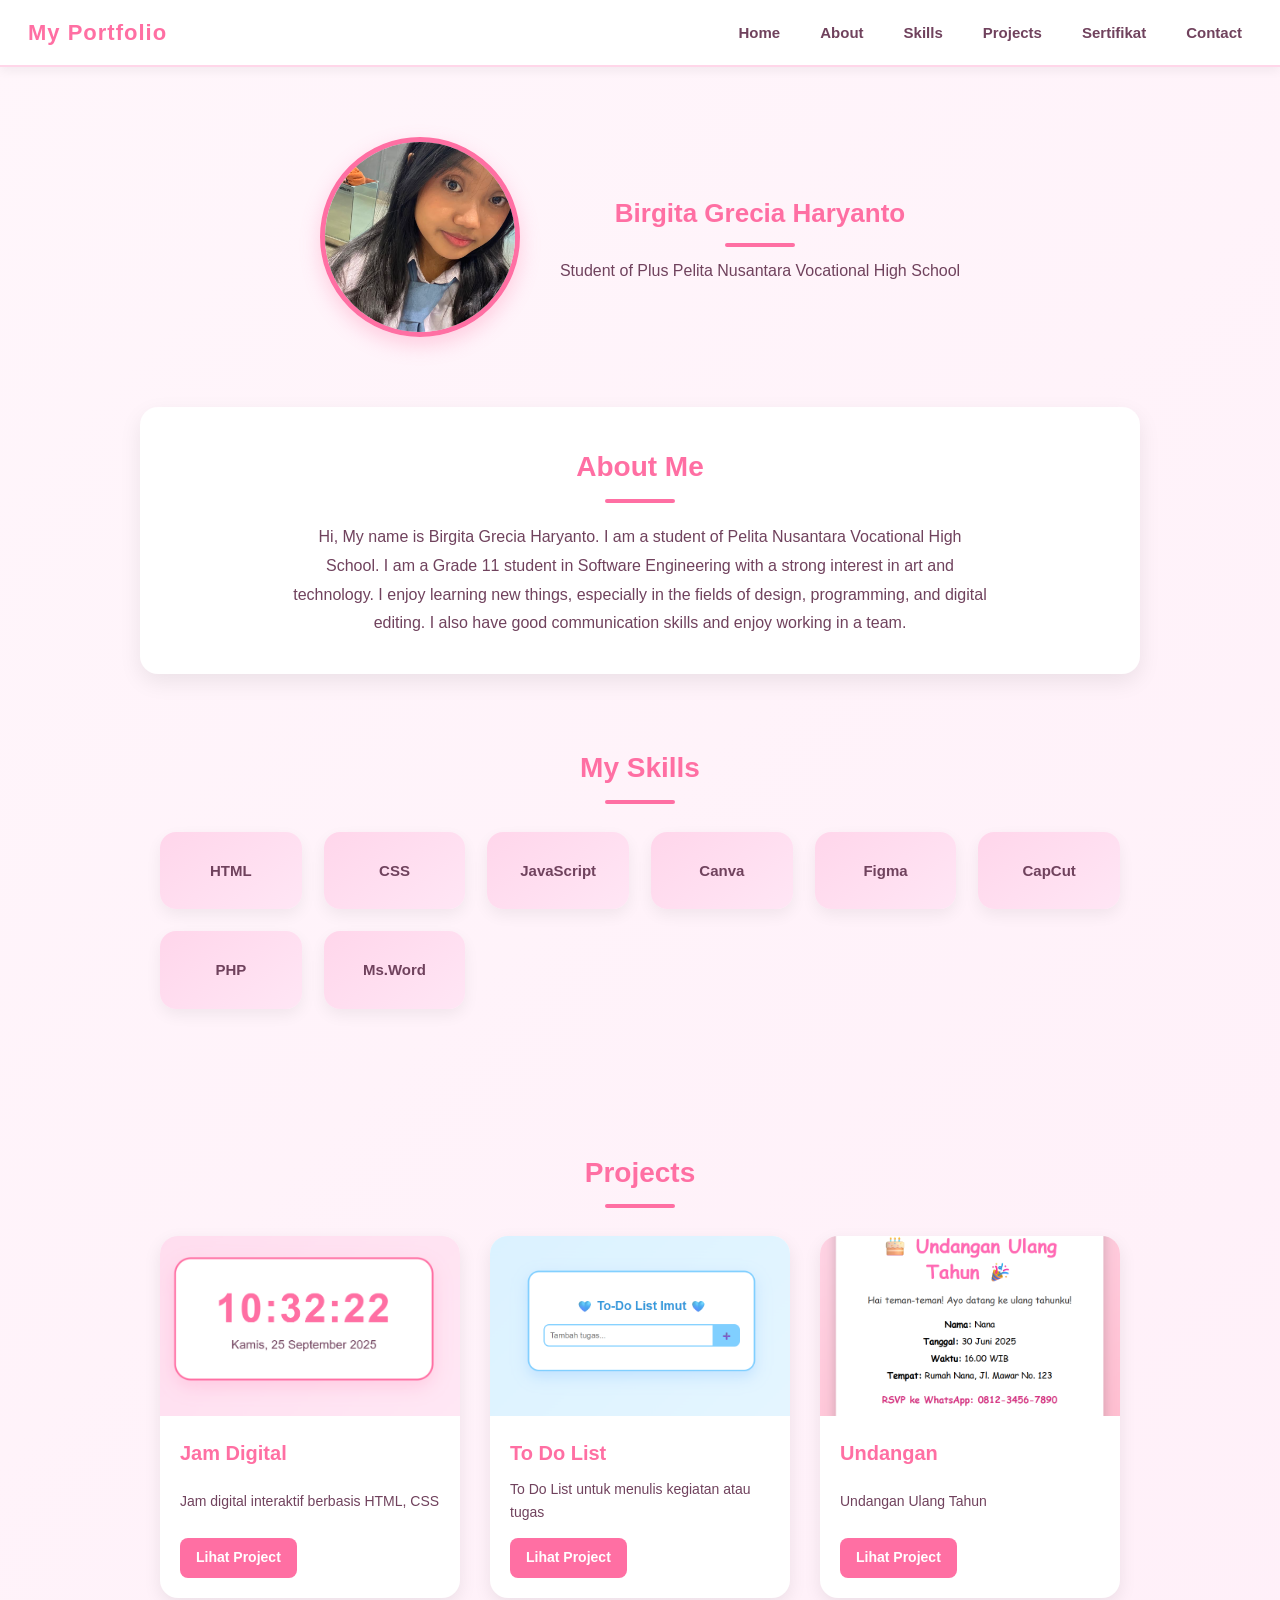
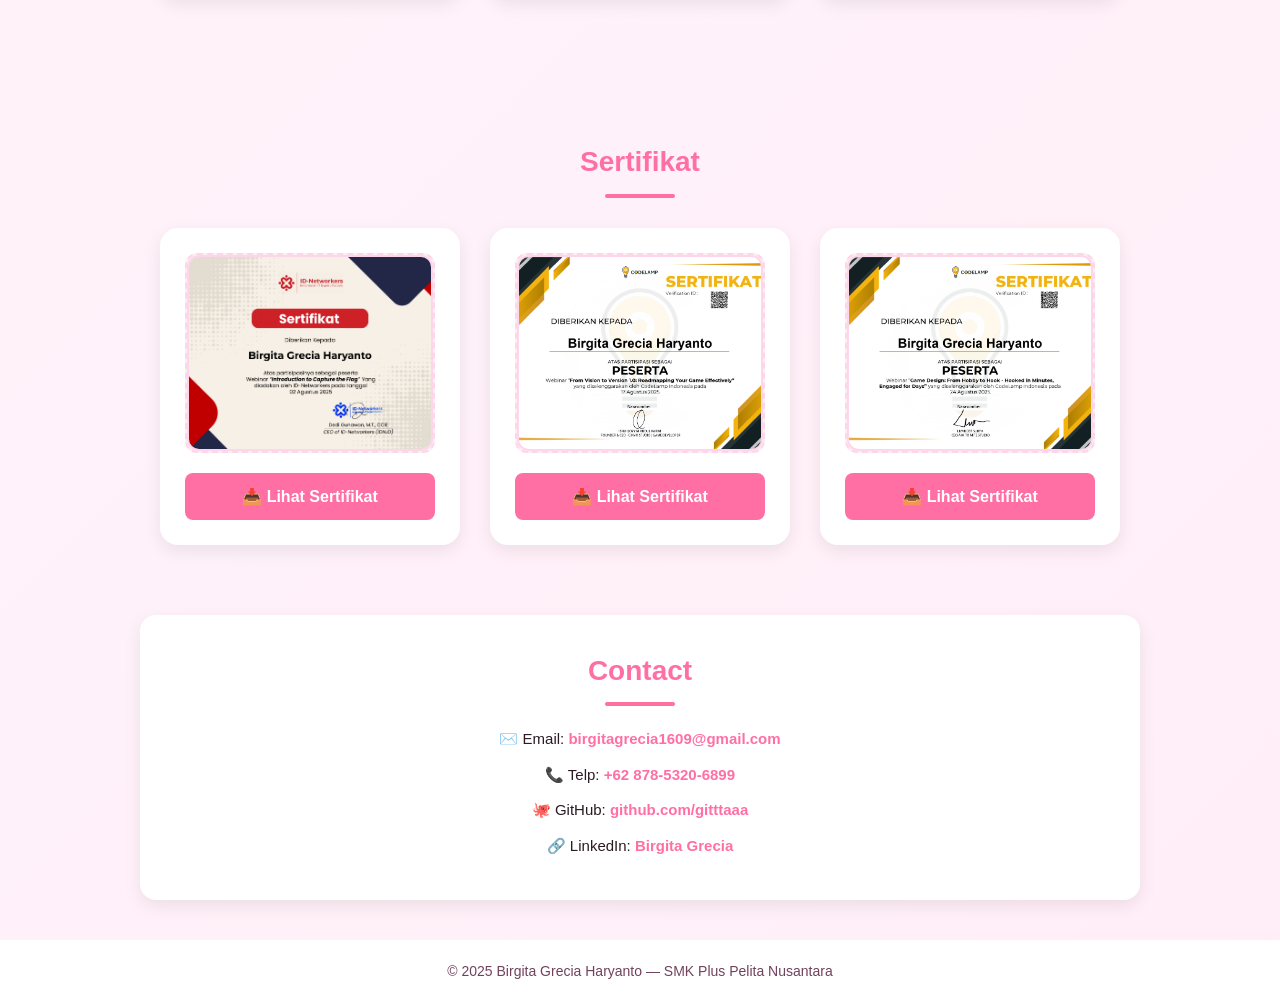
==== index.html @ 34ee0275 "update" ====
<!DOCTYPE html>
<html lang="id">
<head>
  <meta charset="UTF-8">
  <meta name="viewport" content="width=device-width, initial-scale=1.0">
  <title>Portofolio — Birgita Grecia</title>
  <link rel="stylesheet" href="style.css">
  <style>
    /* Tambahan CSS khusus untuk sertifikat - tanpa mengubah warna */
    .sertifikat-list {
      display: grid;
      grid-template-columns: repeat(auto-fit, minmax(280px, 1fr));
      gap: 30px;
      margin-top: 30px;
    }

    .sertifikat-item {
      background: #fff;
      border-radius: 18px;
      padding: 25px;
      box-shadow: 0 6px 18px rgba(0,0,0,0.08);
      transition: all 0.4s ease;
      text-align: center;
      display: flex;
      flex-direction: column;
      align-items: center;
    }

    .sertifikat-item:hover {
      transform: translateY(-8px);
      box-shadow: 0 12px 28px rgba(0,0,0,0.12);
    }

    .sertifikat-preview {
      width: 100%;
      height: 200px;
      background: #f8f0f4;
      border-radius: 12px;
      display: flex;
      flex-direction: column;
      align-items: center;
      justify-content: center;
      border: 2px dashed #ffd6e9;
      margin-bottom: 15px;
      transition: all 0.3s ease;
    }

    .sertifikat-preview:hover {
      border-color: var(--accent);
      background: #fff6fb;
    }

    .sertifikat-preview .icon {
      font-size: 50px;
      margin-bottom: 8px;
    }

    .sertifikat-preview .label {
      font-size: 14px;
      color: var(--muted);
      font-weight: 500;
    }

    .sertifikat-item .pdf-link {
      display: inline-block;
      background: var(--accent);
      color: #fff;
      font-weight: 600;
      padding: 10px 24px;
      border-radius: 8px;
      text-decoration: none;
      transition: all 0.3s ease;
      margin-top: 5px;
      width: 100%;
    }

    .sertifikat-item .pdf-link:hover {
      background: var(--accent-dark);
      transform: scale(1.05);
    }

    .sertifikat-item .sertifikat-title {
      font-size: 14px;
      color: var(--muted);
      margin-top: 12px;
      font-weight: 500;
    }

    /* Jika ingin menampilkan gambar (konversi PDF ke PNG/JPG dulu) */
    .sertifikat-item img {
      width: 100%;
      height: 200px;
      object-fit: cover;
      border-radius: 12px;
      border: 2px solid #ffd6e9;
      transition: all 0.3s ease;
    }

    .sertifikat-item img:hover {
      border-color: var(--accent);
      transform: scale(1.02);
    }

    /* Responsive */
    @media (max-width: 768px) {
      .sertifikat-list {
        grid-template-columns: 1fr;
        max-width: 400px;
        margin: 30px auto 0;
      }
    }
  </style>
</head>
<body>
  <header>
    <h1>My Portfolio</h1>
    <nav>
      <ul>
        <li><a href="#home">Home</a></li>
        <li><a href="#about">About</a></li>
        <li><a href="#skills">Skills</a></li>
        <li><a href="#projects">Projects</a></li>
        <li><a href="#sertifikat">Sertifikat</a></li>
        <li><a href="#contact">Contact</a></li>
      </ul>
    </nav>
  </header>

  <section id="home" class="hero fade-in">
    <div class="hero-container">
      <img src="/library/WhatsApp Image 2026-07-31 at 6.17.36 AM.jpeg" alt="Foto Profil">
      <div class="hero-text">
        <h2>Birgita Grecia Haryanto</h2>
        <p>Student of Plus Pelita Nusantara Vocational High School</p>
      </div>
    </div>
  </section>

  <section id="about" class="about fade-in">
    <h2>About Me</h2>
    <p>Hi, My name is Birgita Grecia Haryanto. I am a student of Pelita Nusantara Vocational High School. I am a Grade 11 student in Software Engineering with a strong interest in art and technology. I enjoy learning new things, especially in the fields of design, programming, and digital editing. I also have good communication skills and enjoy working in a team.</p>
  </section>

  <section id="skills" class="skills fade-in">
    <h2>My Skills</h2>
    <div class="skills-list">
      <div class="skill">HTML</div>
      <div class="skill">CSS</div>
      <div class="skill">JavaScript</div>
      <div class="skill">Canva</div>
      <div class="skill">Figma</div>
      <div class="skill">CapCut</div>
      <div class="skill">PHP</div>
      <div class="skill">Ms.Word</div>
    </div>
  </section>

  <section id="projects" class="projects fade-in">
    <h2>Projects</h2>
    <div class="project-list">
      <div class="project">
        <img src="/library/jam.png" alt="Jam Digital">
        <div class="project-content">
          <h3>Jam Digital</h3>
          <p>Jam digital interaktif berbasis HTML, CSS</p>
          <a href="https://gitttaaa.github.io/jam/" target="_blank">Lihat Project</a>
        </div>
      </div>

      <div class="project">
        <img src="/library/todolist.png" alt="To Do List">
        <div class="project-content">
          <h3>To Do List</h3>
          <p>To Do List untuk menulis kegiatan atau tugas</p>
          <a href="https://gitttaaa.github.io/todoo/" target="_blank">Lihat Project</a>
        </div>
      </div>

      <div class="project">
        <img src="/library/undangan.png" alt="Kartu Undangan">
        <div class="project-content">
          <h3>Undangan</h3>
          <p>Undangan Ulang Tahun</p>
          <a href="https://gitttaaa.github.io/Undangan/" target="_blank">Lihat Project</a>
        </div>
      </div>
    </div>
  </section>

  <!-- BAGIAN SERTIFIKAT YANG SUDAH DIPERBAIKI - TANPA MENGUBAH WARNA -->
  <section id="sertifikat" class="sertifikat fade-in">
    <h2>Sertifikat</h2>
    <div class="sertifikat-list">
      <!-- Sertifikat 1 -->
      <div class="sertifikat-item">
        <div class="sertifikat-preview">
        <img src="/library/Birgita Grecia Haryanto Sertifikat Webinar Introduction to Capture the Flag_page-0001.jpg" alt="Sertifikat 1">
        </div>
        <a href="/library/Birgita Grecia Haryanto Sertifikat Webinar Introduction to Capture the Flag_page-0001.jpg" target="_blank" class="pdf-link">
          📥 Lihat Sertifikat
        </a>
      </div>

      <!-- Sertifikat 2 -->
      <div class="sertifikat-item">
        <div class="sertifikat-preview">
        <img src="/library/From Vision to Version 1.0 Roadmapping Your Game Effectively_page-0001.jpg" alt="Sertifikat 1">
        
        </div>
        <a href="/library/From Vision to Version 1.0 Roadmapping Your Game Effectively.pdf" target="_blank" class="pdf-link">
          📥 Lihat Sertifikat
        </a>
      </div>

      <!-- Sertifikat 3 -->
      <div class="sertifikat-item">
        <div class="sertifikat-preview">
        <img src="/library/Game Design From hobby to hook_page-0001.jpg" alt="Sertifikat 1">
        </div>
        <a href="/library/Game Design From hobby to hook.pdf" target="_blank" class="pdf-link">
          📥 Lihat Sertifikat
        </a>
      </div>
    </div>
  </section>

  <section id="contact" class="contact fade-in">
    <h2>Contact</h2>
    <p>✉️ Email: <a href="mailto:birgitagrecia1609@gmail.com">birgitagrecia1609@gmail.com</a></p>
    <p>📞 Telp: <a href="https://wa.me/6287853206899">+62 878-5320-6899</a></p>
    <p>🐙 GitHub: <a href="https://github.com/gitttaaa" target="_blank">github.com/gitttaaa</a></p>
    <p>🔗 LinkedIn: <a href="https://www.linkedin.com/in/birgita-grecia-h-755148422" target="_blank">Birgita Grecia</a></p>
  </section>

  <footer>
    © 2025 Birgita Grecia Haryanto — SMK Plus Pelita Nusantara
  </footer>

  <script>
    // Animasi fade-in saat scroll
    const faders = document.querySelectorAll('.fade-in');
    const appearOptions = { 
      threshold: 0.2, 
      rootMargin: "0px 0px -50px 0px" 
    };
    
    const appearOnScroll = new IntersectionObserver((entries) => {
      entries.forEach(entry => {
        if (entry.isIntersecting) {
          entry.target.classList.add('show');
          appearOnScroll.unobserve(entry.target);
        }
      });
    }, appearOptions);
    
    faders.forEach(fader => { 
      appearOnScroll.observe(fader); 
    });
  </script>
</body>
</html>
---- style.css ----
:root {
  --bg: linear-gradient(135deg, #fff6fb, #ffeef8);
  --card: #ffffff;
  --accent: #ff6fa3;
  --accent-dark: #d94d82;
  --muted: #70425d;
}

* {
  margin: 0;
  padding: 0;
  box-sizing: border-box;
}

body {
  font-family: "Poppins", Arial, sans-serif;
  background: var(--bg);
  color: #2b1b24;
  line-height: 1.7;
  scroll-behavior: smooth;
}

/* Navbar */
header {
  background: #fff;
  padding: 14px 28px;
  display: flex;
  justify-content: space-between;
  align-items: center;
  position: sticky;
  top: 0;
  z-index: 10;
  box-shadow: 0 4px 10px rgba(0,0,0,0.05);
  border-bottom: 2px solid #ffd6e9;
}

header h1 {
  color: var(--accent);
  font-size: 22px;
  font-weight: 700;
  letter-spacing: 1px;
}

nav ul {
  list-style: none;
  display: flex;
  gap: 20px;
}

nav a {
  text-decoration: none;
  color: var(--muted);
  font-weight: 600;
  font-size: 15px;
  padding: 6px 10px;
  border-radius: 6px;
  transition: 0.3s ease;
}

nav a:hover {
  color: #fff;
  background: var(--accent);
  transform: translateY(-3px);
}

/* Sections */
section {
  padding: 70px 20px;
  max-width: 1000px;
  margin: auto;
}

section h2 {
  font-size: 28px;
  color: var(--accent);
  margin-bottom: 20px;
  text-align: center;
  position: relative;
}

section h2::after {
  content: "";
  display: block;
  width: 70px;
  height: 4px;
  background: var(--accent);
  margin: 8px auto 0;
  border-radius: 2px;
}

/* Hero */
.hero-container {
  display: flex;
  align-items: center;
  justify-content: center;
  gap: 40px;
  text-align: left;
  flex-wrap: wrap;
}

.hero-container img {
  width: 200px;
  height: 200px;
  border-radius: 50%;
  border: 5px solid var(--accent);
  object-fit: cover;
  box-shadow: 0 8px 20px rgba(255,111,163,0.3);
  transition: transform 0.4s ease;
}

.hero-container img:hover {
  transform: scale(1.08) rotate(3deg);
}

.hero-text h2 {
  color: var(--accent);
  margin-bottom: 10px;
  font-size: 26px;
}

.hero-text p {
  color: var(--muted);
  font-size: 16px;
  max-width: 450px;
}

/* About */
.about {
  background: #fff;
  padding: 36px;
  border-radius: 18px;
  box-shadow: 0 8px 22px rgba(0,0,0,0.08);
  text-align: center;
  transition: 0.4s ease;
}

.about:hover {
  transform: translateY(-8px);
  box-shadow: 0 12px 28px rgba(0,0,0,0.12);
}

.about p {
  font-size: 16px;
  color: var(--muted);
  max-width: 700px;
  margin: auto;
  line-height: 1.8;
}

/* Skills */
.skills-list {
  display: grid;
  grid-template-columns: repeat(auto-fit, minmax(140px, 1fr));
  gap: 22px;
  margin-top: 28px;
}

.skill {
  background: linear-gradient(145deg, #ffd6eb, #ffe6f5);
  padding: 26px;
  border-radius: 16px;
  text-align: center;
  font-weight: 600;
  color: var(--muted);
  font-size: 15px;
  box-shadow: 0 6px 16px rgba(0,0,0,0.06);
  transition: all 0.35s ease;
  position: relative;
  overflow: hidden;
}

.skill:hover {
  background: var(--accent);
  color: #fff;
  transform: translateY(-10px) scale(1.05);
  box-shadow: 0 10px 24px rgba(255,111,163,0.25);
}

.project-list {
  display: grid;
  grid-template-columns: repeat(auto-fit, minmax(300px, 1fr));
  gap: 30px;
  margin-top: 28px;
}

.project {
  background: #fff;
  border-radius: 18px;
  overflow: hidden;
  box-shadow: 0 6px 18px rgba(0,0,0,0.08);
  transition: all 0.4s ease;
  display: flex;
  flex-direction: column;
}

.project img {
  width: 100%;
  height: 180px;
  object-fit: cover;
  transition: transform 0.4s ease;
}

.project:hover img {
  transform: scale(1.08);
}

.project-content {
  padding: 20px;
  flex: 1;
  display: flex;
  flex-direction: column;
  justify-content: space-between;
}

.project h3 {
  font-size: 20px;
  color: var(--accent);
  margin-bottom: 8px;
}

.project p {
  font-size: 14px;
  color: var(--muted);
  margin-bottom: 15px;
  line-height: 1.6;
}

.project a {
  display: inline-block;
  align-self: flex-start;
  background: var(--accent);
  color: #fff;
  font-size: 14px;
  font-weight: 600;
  padding: 8px 16px;
  border-radius: 8px;
  text-decoration: none;
  transition: 0.3s ease;
}

.project a:hover {
  background: var(--accent-dark);
  transform: scale(1.05);
}


/* Contact */
.contact {
  background: #fff;
  padding: 32px;
  border-radius: 16px;
  box-shadow: 0 6px 18px rgba(0,0,0,0.08);
  text-align: center;
}

.contact p {
  margin: 10px 0;
  font-size: 15px;
}

.contact a {
  color: var(--accent);
  font-weight: 600;
  text-decoration: none;
}

.contact a:hover {
  text-decoration: underline;
}

/* Footer */
footer {
  text-align: center;
  padding: 20px;
  background: var(--card);
  color: var(--muted);
  margin-top: 40px;
  font-size: 14px;
}

/* Animations */
.fade-in {
  opacity: 0;
  transform: translateY(30px);
  transition: all 0.9s ease-out;
}

.fade-in.show {
  opacity: 1;
  transform: translateY(0);
}
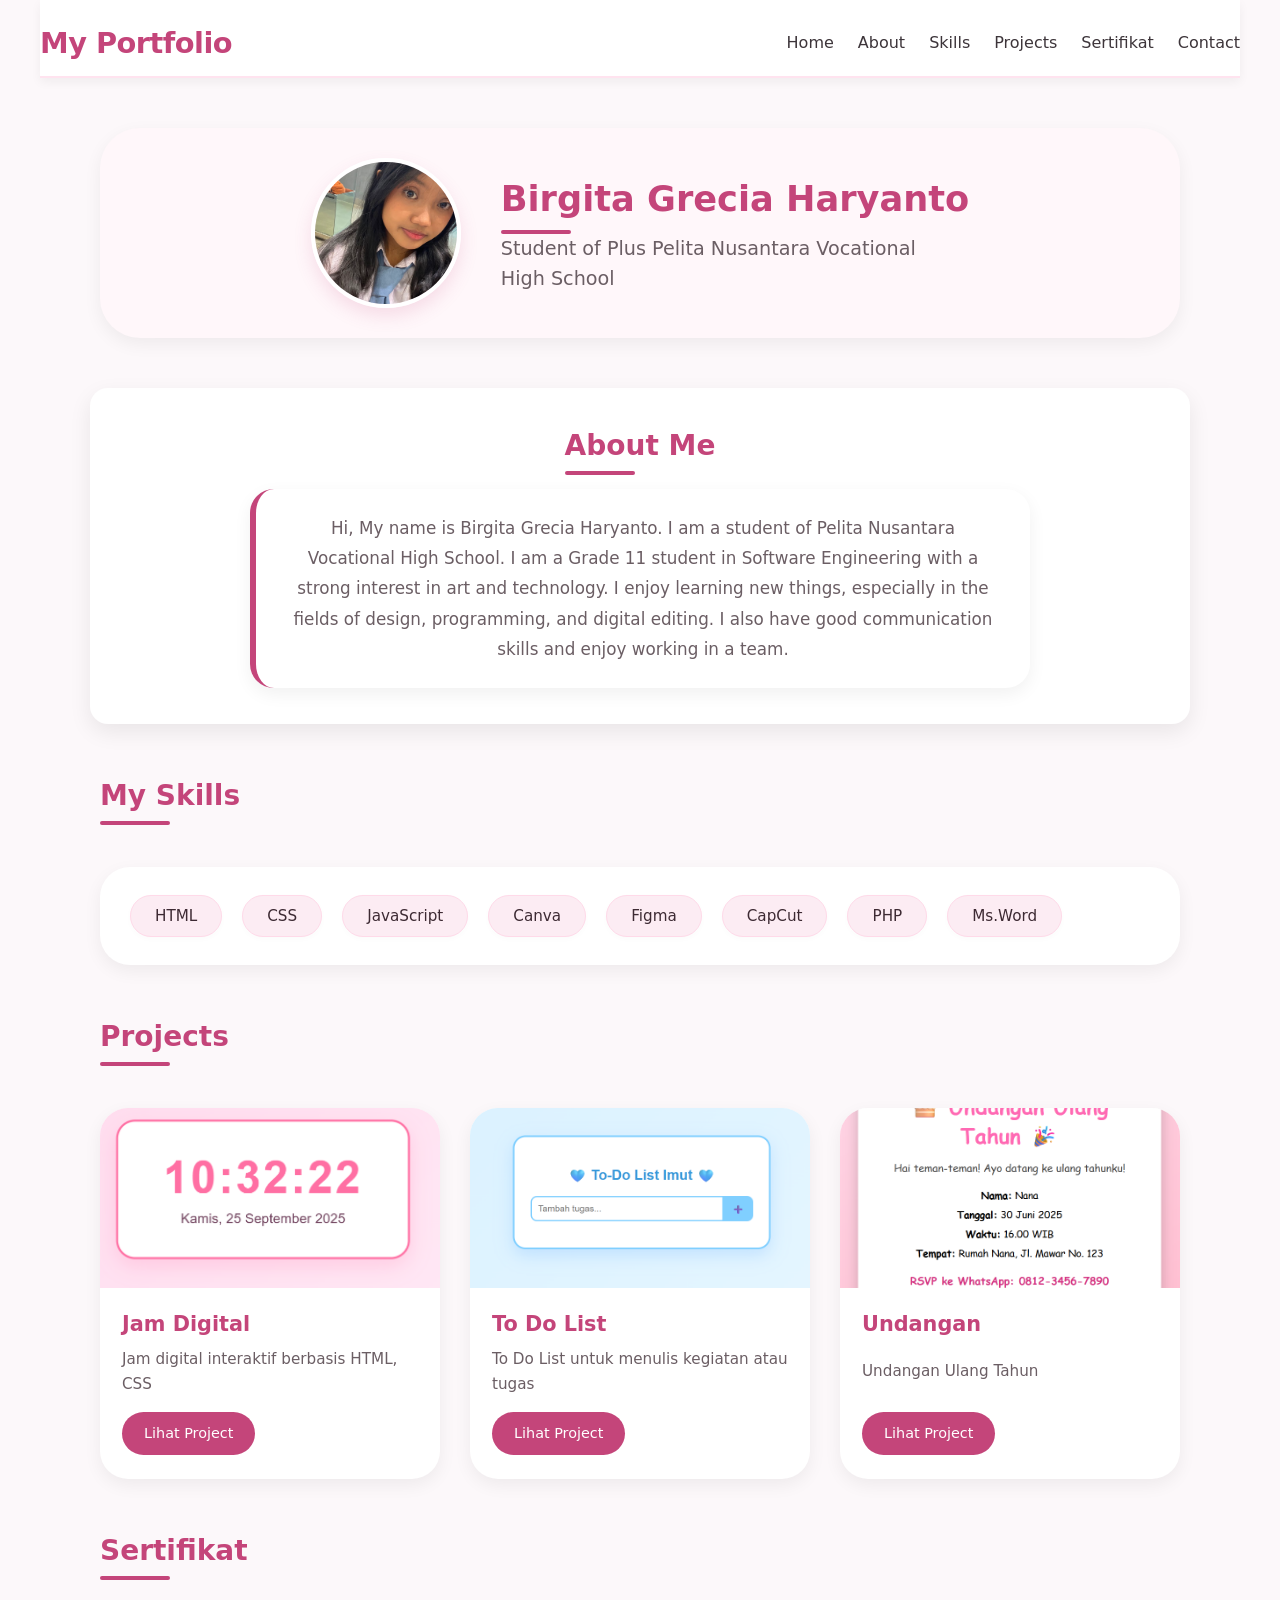
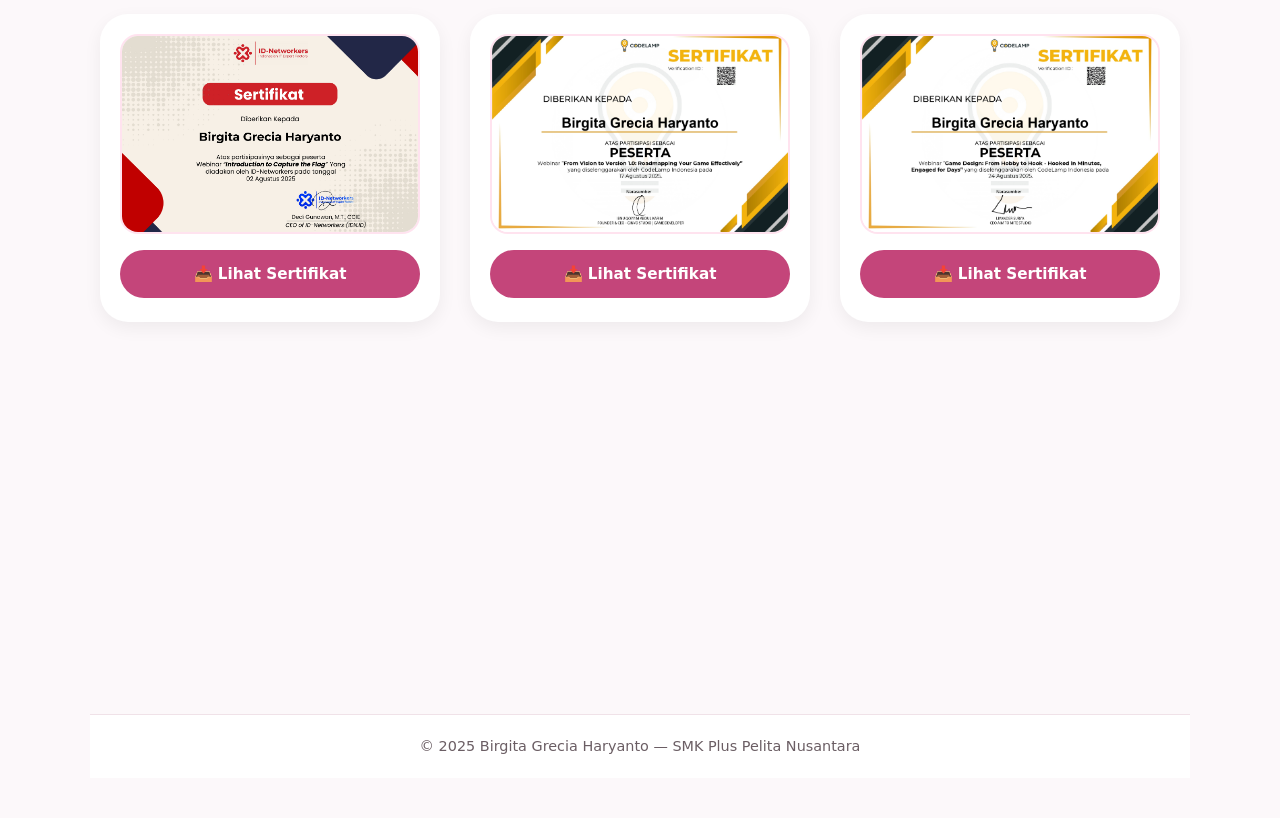
==== commit 65088289: "Update index.html amna gk ya" ====
--- a/index.html
+++ b/index.html
@@ -1,261 +1,604 @@
-<!DOCTYPE html>
-<html lang="id">
-<head>
-  <meta charset="UTF-8">
-  <meta name="viewport" content="width=device-width, initial-scale=1.0">
-  <title>Portofolio — Birgita Grecia</title>
-  <link rel="stylesheet" href="style.css">
-  <style>
-    /* Tambahan CSS khusus untuk sertifikat - tanpa mengubah warna */
-    .sertifikat-list {
-      display: grid;
-      grid-template-columns: repeat(auto-fit, minmax(280px, 1fr));
-      gap: 30px;
-      margin-top: 30px;
-    }
-
-    .sertifikat-item {
-      background: #fff;
-      border-radius: 18px;
-      padding: 25px;
-      box-shadow: 0 6px 18px rgba(0,0,0,0.08);
-      transition: all 0.4s ease;
-      text-align: center;
-      display: flex;
-      flex-direction: column;
-      align-items: center;
-    }
-
-    .sertifikat-item:hover {
-      transform: translateY(-8px);
-      box-shadow: 0 12px 28px rgba(0,0,0,0.12);
-    }
-
-    .sertifikat-preview {
-      width: 100%;
-      height: 200px;
-      background: #f8f0f4;
-      border-radius: 12px;
-      display: flex;
-      flex-direction: column;
-      align-items: center;
-      justify-content: center;
-      border: 2px dashed #ffd6e9;
-      margin-bottom: 15px;
-      transition: all 0.3s ease;
-    }
-
-    .sertifikat-preview:hover {
-      border-color: var(--accent);
-      background: #fff6fb;
-    }
-
-    .sertifikat-preview .icon {
-      font-size: 50px;
-      margin-bottom: 8px;
-    }
-
-    .sertifikat-preview .label {
-      font-size: 14px;
-      color: var(--muted);
-      font-weight: 500;
-    }
-
-    .sertifikat-item .pdf-link {
-      display: inline-block;
-      background: var(--accent);
-      color: #fff;
-      font-weight: 600;
-      padding: 10px 24px;
-      border-radius: 8px;
-      text-decoration: none;
-      transition: all 0.3s ease;
-      margin-top: 5px;
-      width: 100%;
-    }
-
-    .sertifikat-item .pdf-link:hover {
-      background: var(--accent-dark);
-      transform: scale(1.05);
-    }
-
-    .sertifikat-item .sertifikat-title {
-      font-size: 14px;
-      color: var(--muted);
-      margin-top: 12px;
-      font-weight: 500;
-    }
-
-    /* Jika ingin menampilkan gambar (konversi PDF ke PNG/JPG dulu) */
-    .sertifikat-item img {
-      width: 100%;
-      height: 200px;
-      object-fit: cover;
-      border-radius: 12px;
-      border: 2px solid #ffd6e9;
-      transition: all 0.3s ease;
-    }
-
-    .sertifikat-item img:hover {
-      border-color: var(--accent);
-      transform: scale(1.02);
-    }
-
-    /* Responsive */
-    @media (max-width: 768px) {
-      .sertifikat-list {
-        grid-template-columns: 1fr;
-        max-width: 400px;
-        margin: 30px auto 0;
-      }
-    }
-  </style>
-</head>
-<body>
-  <header>
-    <h1>My Portfolio</h1>
-    <nav>
-      <ul>
-        <li><a href="#home">Home</a></li>
-        <li><a href="#about">About</a></li>
-        <li><a href="#skills">Skills</a></li>
-        <li><a href="#projects">Projects</a></li>
-        <li><a href="#sertifikat">Sertifikat</a></li>
-        <li><a href="#contact">Contact</a></li>
-      </ul>
-    </nav>
-  </header>
-
-  <section id="home" class="hero fade-in">
-    <div class="hero-container">
-      <img src="/library/WhatsApp Image 2026-07-31 at 6.17.36 AM.jpeg" alt="Foto Profil">
-      <div class="hero-text">
-        <h2>Birgita Grecia Haryanto</h2>
-        <p>Student of Plus Pelita Nusantara Vocational High School</p>
-      </div>
-    </div>
-  </section>
-
-  <section id="about" class="about fade-in">
-    <h2>About Me</h2>
-    <p>Hi, My name is Birgita Grecia Haryanto. I am a student of Pelita Nusantara Vocational High School. I am a Grade 11 student in Software Engineering with a strong interest in art and technology. I enjoy learning new things, especially in the fields of design, programming, and digital editing. I also have good communication skills and enjoy working in a team.</p>
-  </section>
-
-  <section id="skills" class="skills fade-in">
-    <h2>My Skills</h2>
-    <div class="skills-list">
-      <div class="skill">HTML</div>
-      <div class="skill">CSS</div>
-      <div class="skill">JavaScript</div>
-      <div class="skill">Canva</div>
-      <div class="skill">Figma</div>
-      <div class="skill">CapCut</div>
-      <div class="skill">PHP</div>
-      <div class="skill">Ms.Word</div>
-    </div>
-  </section>
-
-  <section id="projects" class="projects fade-in">
-    <h2>Projects</h2>
-    <div class="project-list">
-      <div class="project">
-        <img src="/library/jam.png" alt="Jam Digital">
-        <div class="project-content">
-          <h3>Jam Digital</h3>
-          <p>Jam digital interaktif berbasis HTML, CSS</p>
-          <a href="https://gitttaaa.github.io/jam/" target="_blank">Lihat Project</a>
-        </div>
-      </div>
-
-      <div class="project">
-        <img src="/library/todolist.png" alt="To Do List">
-        <div class="project-content">
-          <h3>To Do List</h3>
-          <p>To Do List untuk menulis kegiatan atau tugas</p>
-          <a href="https://gitttaaa.github.io/todoo/" target="_blank">Lihat Project</a>
-        </div>
-      </div>
-
-      <div class="project">
-        <img src="/library/undangan.png" alt="Kartu Undangan">
-        <div class="project-content">
-          <h3>Undangan</h3>
-          <p>Undangan Ulang Tahun</p>
-          <a href="https://gitttaaa.github.io/Undangan/" target="_blank">Lihat Project</a>
-        </div>
-      </div>
-    </div>
-  </section>
-
-  <!-- BAGIAN SERTIFIKAT YANG SUDAH DIPERBAIKI - TANPA MENGUBAH WARNA -->
-  <section id="sertifikat" class="sertifikat fade-in">
-    <h2>Sertifikat</h2>
-    <div class="sertifikat-list">
-      <!-- Sertifikat 1 -->
-      <div class="sertifikat-item">
-        <div class="sertifikat-preview">
-        <img src="/library/Birgita Grecia Haryanto Sertifikat Webinar Introduction to Capture the Flag_page-0001.jpg" alt="Sertifikat 1">
-        </div>
-        <a href="/library/Birgita Grecia Haryanto Sertifikat Webinar Introduction to Capture the Flag_page-0001.jpg" target="_blank" class="pdf-link">
-          📥 Lihat Sertifikat
-        </a>
-      </div>
-
-      <!-- Sertifikat 2 -->
-      <div class="sertifikat-item">
-        <div class="sertifikat-preview">
-        <img src="/library/From Vision to Version 1.0 Roadmapping Your Game Effectively_page-0001.jpg" alt="Sertifikat 1">
-        
-        </div>
-        <a href="/library/From Vision to Version 1.0 Roadmapping Your Game Effectively.pdf" target="_blank" class="pdf-link">
-          📥 Lihat Sertifikat
-        </a>
-      </div>
-
-      <!-- Sertifikat 3 -->
-      <div class="sertifikat-item">
-        <div class="sertifikat-preview">
-        <img src="/library/Game Design From hobby to hook_page-0001.jpg" alt="Sertifikat 1">
-        </div>
-        <a href="/library/Game Design From hobby to hook.pdf" target="_blank" class="pdf-link">
-          📥 Lihat Sertifikat
-        </a>
-      </div>
-    </div>
-  </section>
-
-  <section id="contact" class="contact fade-in">
-    <h2>Contact</h2>
-    <p>✉️ Email: <a href="mailto:birgitagrecia1609@gmail.com">birgitagrecia1609@gmail.com</a></p>
-    <p>📞 Telp: <a href="https://wa.me/6287853206899">+62 878-5320-6899</a></p>
-    <p>🐙 GitHub: <a href="https://github.com/gitttaaa" target="_blank">github.com/gitttaaa</a></p>
-    <p>🔗 LinkedIn: <a href="https://www.linkedin.com/in/birgita-grecia-h-755148422" target="_blank">Birgita Grecia</a></p>
-  </section>
-
-  <footer>
-    © 2025 Birgita Grecia Haryanto — SMK Plus Pelita Nusantara
-  </footer>
-
-  <script>
-    // Animasi fade-in saat scroll
-    const faders = document.querySelectorAll('.fade-in');
-    const appearOptions = { 
-      threshold: 0.2, 
-      rootMargin: "0px 0px -50px 0px" 
-    };
-    
-    const appearOnScroll = new IntersectionObserver((entries) => {
-      entries.forEach(entry => {
-        if (entry.isIntersecting) {
-          entry.target.classList.add('show');
-          appearOnScroll.unobserve(entry.target);
-        }
-      });
-    }, appearOptions);
-    
-    faders.forEach(fader => { 
-      appearOnScroll.observe(fader); 
-    });
-  </script>
-</body>
+<!DOCTYPE html>
+<html lang="id">
+<head>
+  <meta charset="UTF-8">
+  <meta name="viewport" content="width=device-width, initial-scale=1.0">
+  <title>Portofolio — Birgita Grecia</title>
+  <link rel="stylesheet" href="style.css">
+  <style>
+    /* reset & base */
+    * {
+      margin: 0;
+      padding: 0;
+      box-sizing: border-box;
+      scroll-behavior: smooth;
+    }
+
+    body {
+      font-family: 'Segoe UI', Roboto, system-ui, -apple-system, sans-serif;
+      background: #fcf8fa;
+      color: #2d2a2c;
+      line-height: 1.6;
+      padding: 0 20px;
+    }
+
+    :root {
+      --accent: #c4457a;
+      --accent-dark: #a83664;
+      --muted: #6b5e64;
+      --bg-soft: #fff7fa;
+      --shadow: 0 6px 18px rgba(0,0,0,0.06);
+    }
+
+    header {
+      max-width: 1200px;
+      margin: 0 auto;
+      padding: 20px 0 10px;
+      display: flex;
+      justify-content: space-between;
+      align-items: center;
+      flex-wrap: wrap;
+      border-bottom: 2px solid #ffe3ef;
+      position: relative;
+    }
+
+    header h1 {
+      font-size: 1.8rem;
+      font-weight: 600;
+      color: var(--accent);
+      letter-spacing: -0.5px;
+    }
+
+    /* ===== HAMBURGER BUTTON ===== */
+    .hamburger {
+      display: none;
+      flex-direction: column;
+      cursor: pointer;
+      gap: 5px;
+      padding: 5px;
+      background: transparent;
+      border: none;
+      z-index: 100;
+    }
+
+    .hamburger span {
+      display: block;
+      width: 28px;
+      height: 3px;
+      background: var(--accent);
+      border-radius: 4px;
+      transition: 0.3s ease;
+    }
+
+    .hamburger.active span:nth-child(1) {
+      transform: rotate(45deg) translate(5px, 6px);
+    }
+
+    .hamburger.active span:nth-child(2) {
+      opacity: 0;
+    }
+
+    .hamburger.active span:nth-child(3) {
+      transform: rotate(-45deg) translate(5px, -6px);
+    }
+
+    nav ul {
+      display: flex;
+      gap: 24px;
+      list-style: none;
+      flex-wrap: wrap;
+    }
+
+    nav a {
+      text-decoration: none;
+      color: #3d353a;
+      font-weight: 500;
+      font-size: 1rem;
+      transition: 0.2s;
+      padding: 4px 0;
+      border-bottom: 2px solid transparent;
+    }
+
+    nav a:hover {
+      color: var(--accent);
+      border-bottom-color: var(--accent);
+    }
+
+    section {
+      max-width: 1100px;
+      margin: 50px auto;
+      padding: 0 10px;
+    }
+
+    h2 {
+      font-size: 2rem;
+      font-weight: 600;
+      margin-bottom: 24px;
+      color: #2d2a2c;
+      position: relative;
+      display: inline-block;
+    }
+
+    h2::after {
+      content: '';
+      position: absolute;
+      left: 0;
+      bottom: -6px;
+      width: 50%;
+      height: 4px;
+      background: var(--accent);
+      border-radius: 4px;
+    }
+
+    /* fade-in */
+    .fade-in {
+      opacity: 0;
+      transform: translateY(18px);
+      transition: opacity 0.8s ease, transform 0.8s ease;
+    }
+
+    .fade-in.show {
+      opacity: 1;
+      transform: translateY(0);
+    }
+
+    /* hero */
+    .hero-container {
+      display: flex;
+      align-items: center;
+      gap: 40px;
+      flex-wrap: wrap;
+      background: var(--bg-soft);
+      padding: 30px 35px;
+      border-radius: 40px;
+      box-shadow: var(--shadow);
+    }
+
+    .hero-container img {
+      width: 150px;
+      height: 150px;
+      border-radius: 50%;
+      object-fit: cover;
+      border: 4px solid white;
+      box-shadow: 0 8px 18px rgba(196, 69, 122, 0.15);
+    }
+
+    .hero-text h2 {
+      font-size: 2.2rem;
+      margin-bottom: 6px;
+    }
+
+    .hero-text p {
+      font-size: 1.2rem;
+      color: var(--muted);
+    }
+
+    /* about */
+    .about p {
+      max-width: 780px;
+      background: white;
+      padding: 24px 30px;
+      border-radius: 24px;
+      box-shadow: var(--shadow);
+      font-size: 1.05rem;
+      border-left: 6px solid var(--accent);
+    }
+
+    /* skills */
+    .skills-list {
+      display: flex;
+      flex-wrap: wrap;
+      gap: 16px 20px;
+      background: white;
+      padding: 28px 30px;
+      border-radius: 30px;
+      box-shadow: var(--shadow);
+    }
+
+    .skill {
+      background: #fcecf3;
+      padding: 8px 24px;
+      border-radius: 40px;
+      font-weight: 500;
+      color: #3d2a33;
+      font-size: 0.95rem;
+      box-shadow: 0 2px 6px rgba(0,0,0,0.02);
+      transition: 0.2s;
+      border: 1px solid #ffdae9;
+    }
+
+    .skill:hover {
+      background: var(--accent);
+      color: white;
+      border-color: var(--accent);
+      transform: scale(1.02);
+    }
+
+    /* projects */
+    .project-list {
+      display: grid;
+      grid-template-columns: repeat(auto-fit, minmax(260px, 1fr));
+      gap: 30px;
+    }
+
+    .project {
+      background: white;
+      border-radius: 28px;
+      overflow: hidden;
+      box-shadow: var(--shadow);
+      transition: 0.35s ease;
+      display: flex;
+      flex-direction: column;
+    }
+
+    .project:hover {
+      transform: translateY(-8px);
+      box-shadow: 0 14px 30px rgba(0,0,0,0.08);
+    }
+
+    .project img {
+      width: 100%;
+      height: 180px;
+      object-fit: cover;
+      background: #f2e6ec;
+    }
+
+    .project-content {
+      padding: 20px 22px 24px;
+    }
+
+    .project-content h3 {
+      font-size: 1.3rem;
+      margin-bottom: 6px;
+    }
+
+    .project-content p {
+      color: var(--muted);
+      font-size: 0.95rem;
+      margin-bottom: 16px;
+    }
+
+    .project-content a {
+      display: inline-block;
+      background: var(--accent);
+      color: white;
+      text-decoration: none;
+      padding: 10px 22px;
+      border-radius: 40px;
+      font-weight: 500;
+      transition: 0.25s;
+      font-size: 0.9rem;
+    }
+
+    .project-content a:hover {
+      background: var(--accent-dark);
+      transform: scale(1.02);
+    }
+
+    /* sertifikat */
+    .sertifikat-list {
+      display: grid;
+      grid-template-columns: repeat(auto-fit, minmax(260px, 1fr));
+      gap: 30px;
+      margin-top: 20px;
+    }
+
+    .sertifikat-item {
+      background: white;
+      border-radius: 28px;
+      padding: 20px 20px 24px;
+      box-shadow: var(--shadow);
+      transition: 0.35s ease;
+      text-align: center;
+      display: flex;
+      flex-direction: column;
+      align-items: center;
+    }
+
+    .sertifikat-item:hover {
+      transform: translateY(-6px);
+      box-shadow: 0 14px 28px rgba(0,0,0,0.08);
+    }
+
+    .sertifikat-item img {
+      width: 100%;
+      height: 200px;
+      object-fit: cover;
+      border-radius: 18px;
+      border: 2px solid #ffe3ef;
+      transition: 0.3s;
+      background: #faf0f4;
+    }
+
+    .sertifikat-item img:hover {
+      border-color: var(--accent);
+      transform: scale(1.02);
+    }
+
+    .sertifikat-item .pdf-link {
+      display: inline-block;
+      background: var(--accent);
+      color: white;
+      font-weight: 600;
+      padding: 12px 18px;
+      border-radius: 40px;
+      text-decoration: none;
+      transition: 0.3s;
+      margin-top: 16px;
+      width: 100%;
+      font-size: 0.95rem;
+    }
+
+    .sertifikat-item .pdf-link:hover {
+      background: var(--accent-dark);
+      transform: scale(1.02);
+    }
+
+    /* contact */
+    .contact {
+      background: var(--bg-soft);
+      padding: 30px 35px;
+      border-radius: 40px;
+      box-shadow: var(--shadow);
+    }
+
+    .contact p {
+      margin: 12px 0;
+      font-size: 1.05rem;
+    }
+
+    .contact a {
+      color: var(--accent);
+      text-decoration: none;
+      font-weight: 500;
+      border-bottom: 1px dotted transparent;
+      transition: 0.2s;
+    }
+
+    .contact a:hover {
+      border-bottom-color: var(--accent);
+    }
+
+    footer {
+      max-width: 1100px;
+      margin: 10px auto 40px;
+      text-align: center;
+      color: var(--muted);
+      border-top: 1px solid #f0e2e8;
+      padding-top: 20px;
+      font-size: 0.9rem;
+    }
+
+    /* ===== RESPONSIVE ===== */
+    @media (max-width: 750px) {
+      .hamburger {
+        display: flex;
+      }
+
+      nav {
+        position: absolute;
+        top: 100%;
+        left: 0;
+        right: 0;
+        background: white;
+        padding: 0 20px;
+        border-radius: 0 0 24px 24px;
+        box-shadow: 0 20px 30px rgba(0,0,0,0.08);
+        max-height: 0;
+        overflow: hidden;
+        transition: max-height 0.4s ease, padding 0.3s ease;
+        z-index: 99;
+      }
+
+      nav.open {
+        max-height: 400px;
+        padding: 20px 20px 30px;
+        border-top: 2px solid #ffe3ef;
+      }
+
+      nav ul {
+        flex-direction: column;
+        gap: 14px;
+        align-items: center;
+      }
+
+      nav a {
+        font-size: 1.1rem;
+        display: block;
+        padding: 6px 0;
+      }
+
+      .hero-container {
+        flex-direction: column;
+        text-align: center;
+        padding: 25px 20px;
+      }
+
+      .hero-text h2 {
+        font-size: 1.8rem;
+      }
+
+      .sertifikat-list {
+        grid-template-columns: 1fr;
+        max-width: 400px;
+        margin-left: auto;
+        margin-right: auto;
+      }
+
+      .project-list {
+        grid-template-columns: 1fr;
+        max-width: 400px;
+        margin-left: auto;
+        margin-right: auto;
+      }
+    }
+
+    @media (max-width: 480px) {
+      body { padding: 0 12px; }
+      section { margin: 30px auto; }
+      header h1 { font-size: 1.4rem; }
+    }
+  </style>
+</head>
+<body>
+  <header>
+    <h1>My Portfolio</h1>
+    
+    <!-- TOMBOL HAMBURGER -->
+    <button class="hamburger" id="hamburger" aria-label="Toggle menu">
+      <span></span>
+      <span></span>
+      <span></span>
+    </button>
+
+    <nav id="navMenu">
+      <ul>
+        <li><a href="#home">Home</a></li>
+        <li><a href="#about">About</a></li>
+        <li><a href="#skills">Skills</a></li>
+        <li><a href="#projects">Projects</a></li>
+        <li><a href="#sertifikat">Sertifikat</a></li>
+        <li><a href="#contact">Contact</a></li>
+      </ul>
+    </nav>
+  </header>
+
+  <section id="home" class="hero fade-in">
+    <div class="hero-container">
+      <img src="/library/WhatsApp Image 2026-07-31 at 6.17.36 AM.jpeg" alt="Foto Profil Birgita Grecia">
+      <div class="hero-text">
+        <h2>Birgita Grecia Haryanto</h2>
+        <p>Student of Plus Pelita Nusantara Vocational High School</p>
+      </div>
+    </div>
+  </section>
+
+  <section id="about" class="about fade-in">
+    <h2>About Me</h2>
+    <p>Hi, My name is Birgita Grecia Haryanto. I am a student of Pelita Nusantara Vocational High School. I am a Grade 11 student in Software Engineering with a strong interest in art and technology. I enjoy learning new things, especially in the fields of design, programming, and digital editing. I also have good communication skills and enjoy working in a team.</p>
+  </section>
+
+  <section id="skills" class="skills fade-in">
+    <h2>My Skills</h2>
+    <div class="skills-list">
+      <div class="skill">HTML</div>
+      <div class="skill">CSS</div>
+      <div class="skill">JavaScript</div>
+      <div class="skill">Canva</div>
+      <div class="skill">Figma</div>
+      <div class="skill">CapCut</div>
+      <div class="skill">PHP</div>
+      <div class="skill">Ms.Word</div>
+    </div>
+  </section>
+
+  <section id="projects" class="projects fade-in">
+    <h2>Projects</h2>
+    <div class="project-list">
+      <div class="project">
+        <img src="/library/jam.png" alt="Jam Digital">
+        <div class="project-content">
+          <h3>Jam Digital</h3>
+          <p>Jam digital interaktif berbasis HTML, CSS</p>
+          <a href="https://gitttaaa.github.io/jam/" target="_blank">Lihat Project</a>
+        </div>
+      </div>
+
+      <div class="project">
+        <img src="/library/todolist.png" alt="To Do List">
+        <div class="project-content">
+          <h3>To Do List</h3>
+          <p>To Do List untuk menulis kegiatan atau tugas</p>
+          <a href="https://gitttaaa.github.io/todoo/" target="_blank">Lihat Project</a>
+        </div>
+      </div>
+
+      <div class="project">
+        <img src="/library/undangan.png" alt="Kartu Undangan">
+        <div class="project-content">
+          <h3>Undangan</h3>
+          <p>Undangan Ulang Tahun</p>
+          <a href="https://gitttaaa.github.io/Undangan/" target="_blank">Lihat Project</a>
+        </div>
+      </div>
+    </div>
+  </section>
+
+  <section id="sertifikat" class="sertifikat fade-in">
+    <h2>Sertifikat</h2>
+    <div class="sertifikat-list">
+      <div class="sertifikat-item">
+        <img src="/library/Birgita Grecia Haryanto Sertifikat Webinar Introduction to Capture the Flag_page-0001.jpg" alt="Sertifikat Webinar Capture the Flag">
+        <a href="/library/Birgita Grecia Haryanto Sertifikat Webinar Introduction to Capture the Flag_page-0001.jpg" target="_blank" class="pdf-link">
+          📥 Lihat Sertifikat
+        </a>
+      </div>
+
+      <div class="sertifikat-item">
+        <img src="/library/From Vision to Version 1.0 Roadmapping Your Game Effectively_page-0001.jpg" alt="Sertifikat Roadmapping Game">
+        <a href="/library/From Vision to Version 1.0 Roadmapping Your Game Effectively.pdf" target="_blank" class="pdf-link">
+          📥 Lihat Sertifikat
+        </a>
+      </div>
+
+      <div class="sertifikat-item">
+        <img src="/library/Game Design From hobby to hook_page-0001.jpg" alt="Sertifikat Game Design">
+        <a href="/library/Game Design From hobby to hook.pdf" target="_blank" class="pdf-link">
+          📥 Lihat Sertifikat
+        </a>
+      </div>
+    </div>
+  </section>
+
+  <section id="contact" class="contact fade-in">
+    <h2>Contact</h2>
+    <p>✉️ Email: <a href="mailto:birgitagrecia1609@gmail.com">birgitagrecia1609@gmail.com</a></p>
+    <p>📞 Telp: <a href="https://wa.me/6287853206899" target="_blank">+62 878-5320-6899</a></p>
+    <p>🐙 GitHub: <a href="https://github.com/gitttaaa" target="_blank">github.com/gitttaaa</a></p>
+    <p>🔗 LinkedIn: <a href="https://www.linkedin.com/in/birgita-grecia-h-755148422" target="_blank">Birgita Grecia</a></p>
+  </section>
+
+  <footer>
+    © 2025 Birgita Grecia Haryanto — SMK Plus Pelita Nusantara
+  </footer>
+
+  <script>
+    // ===== HAMBURGER TOGGLE =====
+    const hamburger = document.getElementById('hamburger');
+    const navMenu = document.getElementById('navMenu');
+
+    hamburger.addEventListener('click', function() {
+      this.classList.toggle('active');
+      navMenu.classList.toggle('open');
+    });
+
+    // Tutup menu saat link diklik (mobile)
+    document.querySelectorAll('nav a').forEach(link => {
+      link.addEventListener('click', () => {
+        hamburger.classList.remove('active');
+        navMenu.classList.remove('open');
+      });
+    });
+
+    // ===== FADE-IN SCROLL =====
+    const faders = document.querySelectorAll('.fade-in');
+    const appearOptions = { 
+      threshold: 0.2, 
+      rootMargin: "0px 0px -30px 0px" 
+    };
+    
+    const appearOnScroll = new IntersectionObserver((entries) => {
+      entries.forEach(entry => {
+        if (entry.isIntersecting) {
+          entry.target.classList.add('show');
+          appearOnScroll.unobserve(entry.target);
+        }
+      });
+    }, appearOptions);
+    
+    faders.forEach(fader => { 
+      appearOnScroll.observe(fader); 
+    });
+  </script>
+</body>
 </html>
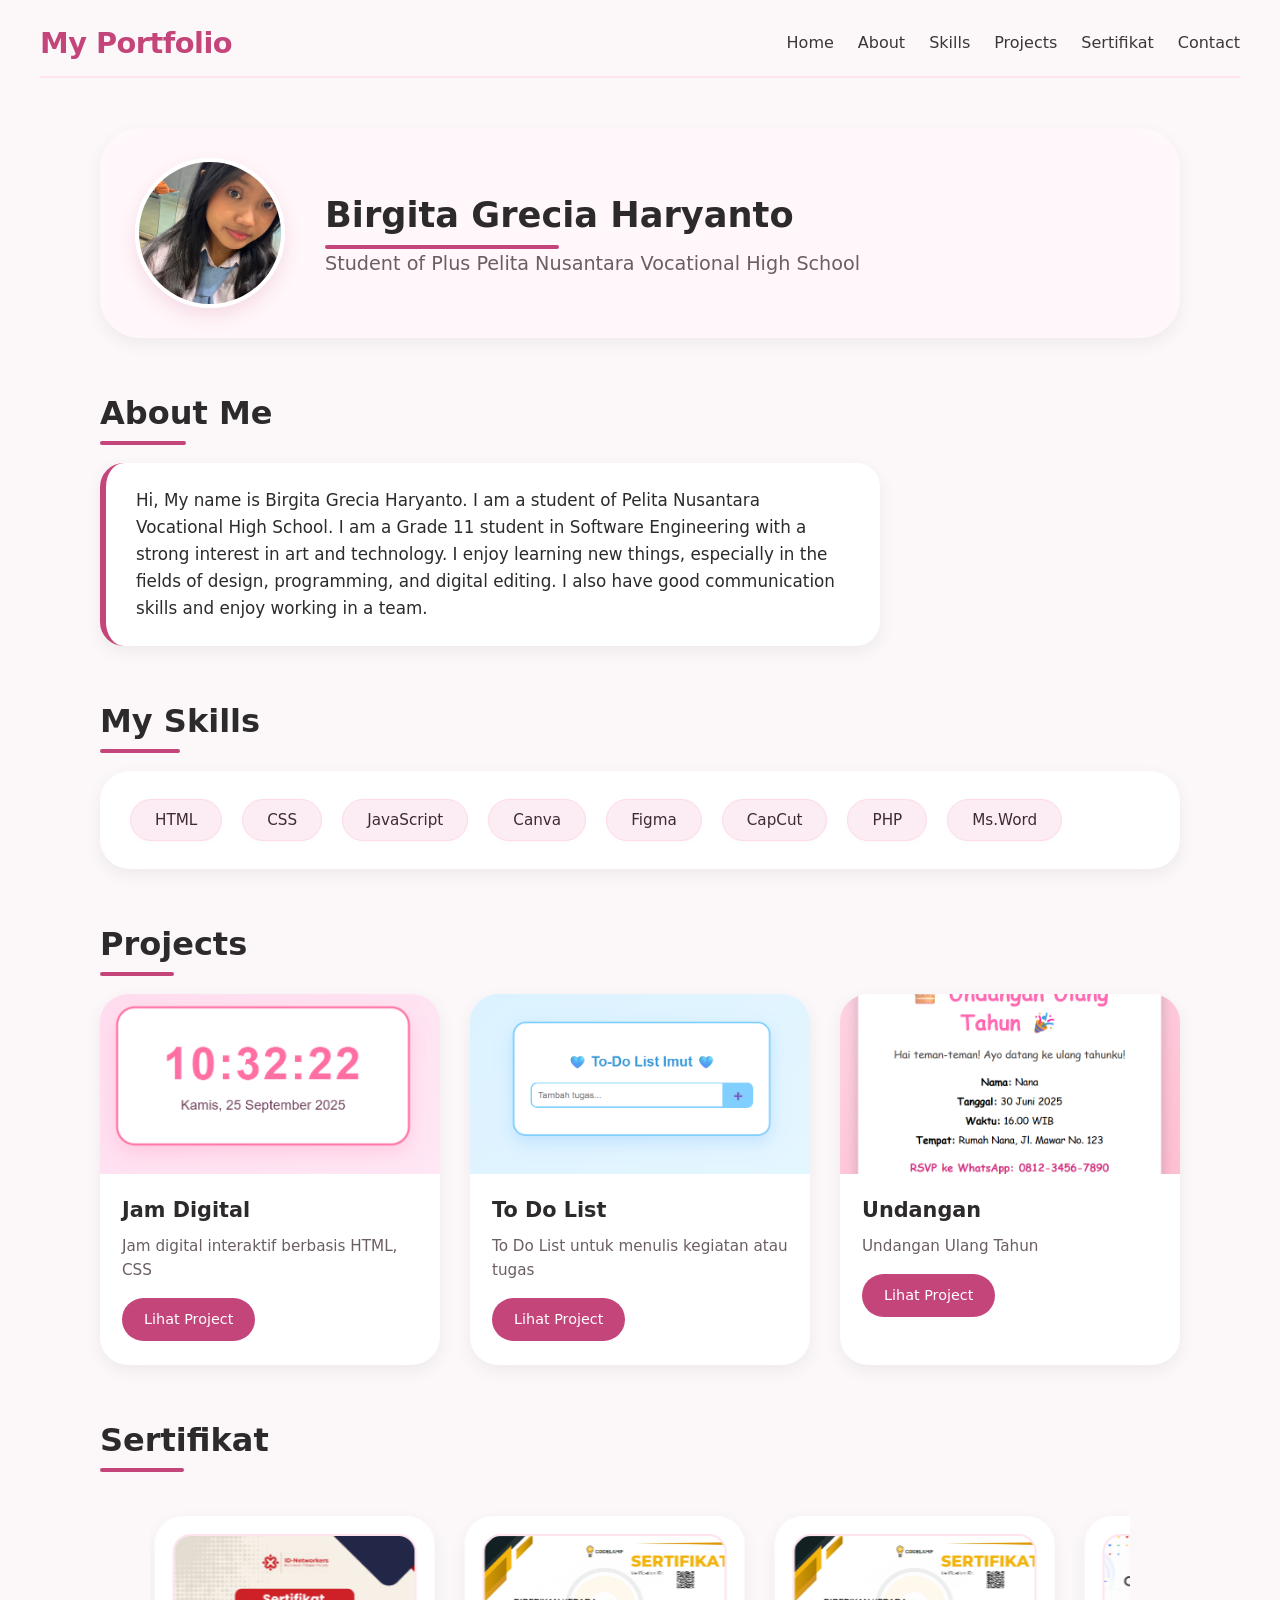
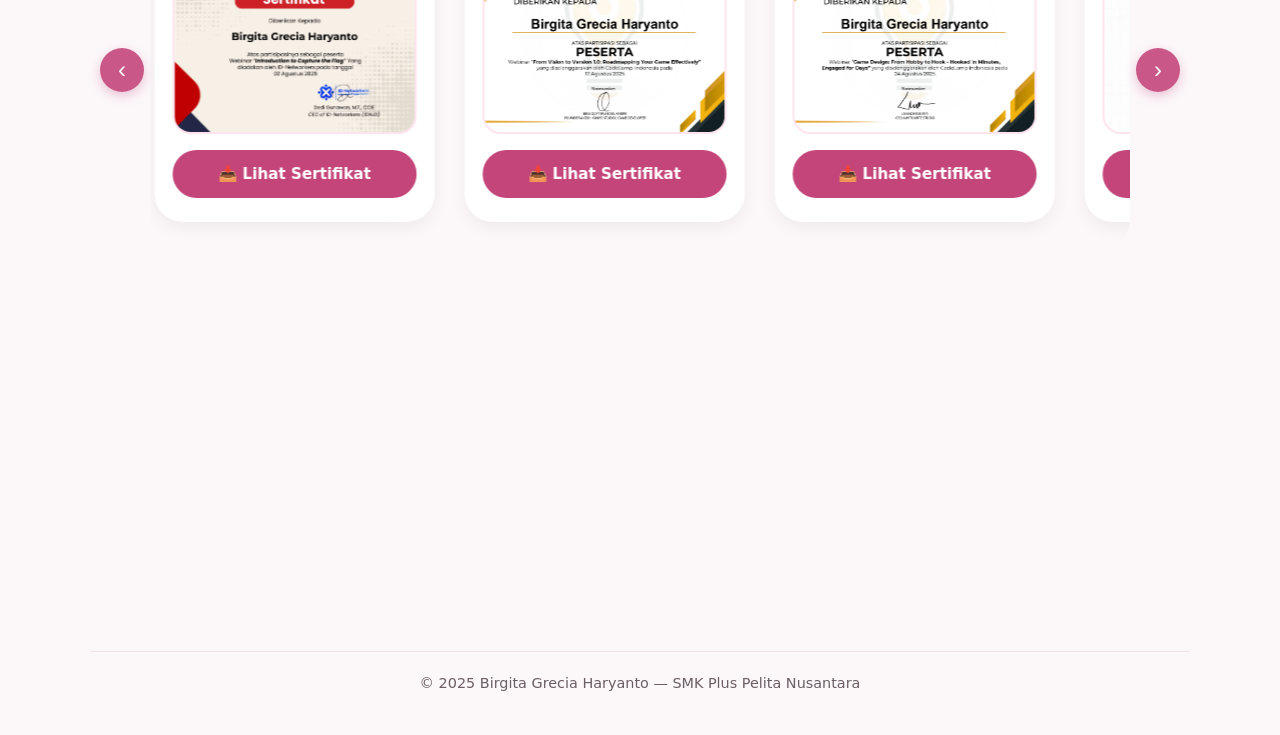
==== commit 6b3a0c04: "nambah sertif" ====
--- a/index.html
+++ b/index.html
@@ -1,604 +1,1042 @@
-<!DOCTYPE html>
-<html lang="id">
-<head>
-  <meta charset="UTF-8">
-  <meta name="viewport" content="width=device-width, initial-scale=1.0">
-  <title>Portofolio — Birgita Grecia</title>
-  <link rel="stylesheet" href="style.css">
-  <style>
-    /* reset & base */
-    * {
-      margin: 0;
-      padding: 0;
-      box-sizing: border-box;
-      scroll-behavior: smooth;
-    }
-
-    body {
-      font-family: 'Segoe UI', Roboto, system-ui, -apple-system, sans-serif;
-      background: #fcf8fa;
-      color: #2d2a2c;
-      line-height: 1.6;
-      padding: 0 20px;
-    }
-
-    :root {
-      --accent: #c4457a;
-      --accent-dark: #a83664;
-      --muted: #6b5e64;
-      --bg-soft: #fff7fa;
-      --shadow: 0 6px 18px rgba(0,0,0,0.06);
-    }
-
-    header {
-      max-width: 1200px;
-      margin: 0 auto;
-      padding: 20px 0 10px;
-      display: flex;
-      justify-content: space-between;
-      align-items: center;
-      flex-wrap: wrap;
-      border-bottom: 2px solid #ffe3ef;
-      position: relative;
-    }
-
-    header h1 {
-      font-size: 1.8rem;
-      font-weight: 600;
-      color: var(--accent);
-      letter-spacing: -0.5px;
-    }
-
-    /* ===== HAMBURGER BUTTON ===== */
-    .hamburger {
-      display: none;
-      flex-direction: column;
-      cursor: pointer;
-      gap: 5px;
-      padding: 5px;
-      background: transparent;
-      border: none;
-      z-index: 100;
-    }
-
-    .hamburger span {
-      display: block;
-      width: 28px;
-      height: 3px;
-      background: var(--accent);
-      border-radius: 4px;
-      transition: 0.3s ease;
-    }
-
-    .hamburger.active span:nth-child(1) {
-      transform: rotate(45deg) translate(5px, 6px);
-    }
-
-    .hamburger.active span:nth-child(2) {
-      opacity: 0;
-    }
-
-    .hamburger.active span:nth-child(3) {
-      transform: rotate(-45deg) translate(5px, -6px);
-    }
-
-    nav ul {
-      display: flex;
-      gap: 24px;
-      list-style: none;
-      flex-wrap: wrap;
-    }
-
-    nav a {
-      text-decoration: none;
-      color: #3d353a;
-      font-weight: 500;
-      font-size: 1rem;
-      transition: 0.2s;
-      padding: 4px 0;
-      border-bottom: 2px solid transparent;
-    }
-
-    nav a:hover {
-      color: var(--accent);
-      border-bottom-color: var(--accent);
-    }
-
-    section {
-      max-width: 1100px;
-      margin: 50px auto;
-      padding: 0 10px;
-    }
-
-    h2 {
-      font-size: 2rem;
-      font-weight: 600;
-      margin-bottom: 24px;
-      color: #2d2a2c;
-      position: relative;
-      display: inline-block;
-    }
-
-    h2::after {
-      content: '';
-      position: absolute;
-      left: 0;
-      bottom: -6px;
-      width: 50%;
-      height: 4px;
-      background: var(--accent);
-      border-radius: 4px;
-    }
-
-    /* fade-in */
-    .fade-in {
-      opacity: 0;
-      transform: translateY(18px);
-      transition: opacity 0.8s ease, transform 0.8s ease;
-    }
-
-    .fade-in.show {
-      opacity: 1;
-      transform: translateY(0);
-    }
-
-    /* hero */
-    .hero-container {
-      display: flex;
-      align-items: center;
-      gap: 40px;
-      flex-wrap: wrap;
-      background: var(--bg-soft);
-      padding: 30px 35px;
-      border-radius: 40px;
-      box-shadow: var(--shadow);
-    }
-
-    .hero-container img {
-      width: 150px;
-      height: 150px;
-      border-radius: 50%;
-      object-fit: cover;
-      border: 4px solid white;
-      box-shadow: 0 8px 18px rgba(196, 69, 122, 0.15);
-    }
-
-    .hero-text h2 {
-      font-size: 2.2rem;
-      margin-bottom: 6px;
-    }
-
-    .hero-text p {
-      font-size: 1.2rem;
-      color: var(--muted);
-    }
-
-    /* about */
-    .about p {
-      max-width: 780px;
-      background: white;
-      padding: 24px 30px;
-      border-radius: 24px;
-      box-shadow: var(--shadow);
-      font-size: 1.05rem;
-      border-left: 6px solid var(--accent);
-    }
-
-    /* skills */
-    .skills-list {
-      display: flex;
-      flex-wrap: wrap;
-      gap: 16px 20px;
-      background: white;
-      padding: 28px 30px;
-      border-radius: 30px;
-      box-shadow: var(--shadow);
-    }
-
-    .skill {
-      background: #fcecf3;
-      padding: 8px 24px;
-      border-radius: 40px;
-      font-weight: 500;
-      color: #3d2a33;
-      font-size: 0.95rem;
-      box-shadow: 0 2px 6px rgba(0,0,0,0.02);
-      transition: 0.2s;
-      border: 1px solid #ffdae9;
-    }
-
-    .skill:hover {
-      background: var(--accent);
-      color: white;
-      border-color: var(--accent);
-      transform: scale(1.02);
-    }
-
-    /* projects */
-    .project-list {
-      display: grid;
-      grid-template-columns: repeat(auto-fit, minmax(260px, 1fr));
-      gap: 30px;
-    }
-
-    .project {
-      background: white;
-      border-radius: 28px;
-      overflow: hidden;
-      box-shadow: var(--shadow);
-      transition: 0.35s ease;
-      display: flex;
-      flex-direction: column;
-    }
-
-    .project:hover {
-      transform: translateY(-8px);
-      box-shadow: 0 14px 30px rgba(0,0,0,0.08);
-    }
-
-    .project img {
-      width: 100%;
-      height: 180px;
-      object-fit: cover;
-      background: #f2e6ec;
-    }
-
-    .project-content {
-      padding: 20px 22px 24px;
-    }
-
-    .project-content h3 {
-      font-size: 1.3rem;
-      margin-bottom: 6px;
-    }
-
-    .project-content p {
-      color: var(--muted);
-      font-size: 0.95rem;
-      margin-bottom: 16px;
-    }
-
-    .project-content a {
-      display: inline-block;
-      background: var(--accent);
-      color: white;
-      text-decoration: none;
-      padding: 10px 22px;
-      border-radius: 40px;
-      font-weight: 500;
-      transition: 0.25s;
-      font-size: 0.9rem;
-    }
-
-    .project-content a:hover {
-      background: var(--accent-dark);
-      transform: scale(1.02);
-    }
-
-    /* sertifikat */
-    .sertifikat-list {
-      display: grid;
-      grid-template-columns: repeat(auto-fit, minmax(260px, 1fr));
-      gap: 30px;
-      margin-top: 20px;
-    }
-
-    .sertifikat-item {
-      background: white;
-      border-radius: 28px;
-      padding: 20px 20px 24px;
-      box-shadow: var(--shadow);
-      transition: 0.35s ease;
-      text-align: center;
-      display: flex;
-      flex-direction: column;
-      align-items: center;
-    }
-
-    .sertifikat-item:hover {
-      transform: translateY(-6px);
-      box-shadow: 0 14px 28px rgba(0,0,0,0.08);
-    }
-
-    .sertifikat-item img {
-      width: 100%;
-      height: 200px;
-      object-fit: cover;
-      border-radius: 18px;
-      border: 2px solid #ffe3ef;
-      transition: 0.3s;
-      background: #faf0f4;
-    }
-
-    .sertifikat-item img:hover {
-      border-color: var(--accent);
-      transform: scale(1.02);
-    }
-
-    .sertifikat-item .pdf-link {
-      display: inline-block;
-      background: var(--accent);
-      color: white;
-      font-weight: 600;
-      padding: 12px 18px;
-      border-radius: 40px;
-      text-decoration: none;
-      transition: 0.3s;
-      margin-top: 16px;
-      width: 100%;
-      font-size: 0.95rem;
-    }
-
-    .sertifikat-item .pdf-link:hover {
-      background: var(--accent-dark);
-      transform: scale(1.02);
-    }
-
-    /* contact */
-    .contact {
-      background: var(--bg-soft);
-      padding: 30px 35px;
-      border-radius: 40px;
-      box-shadow: var(--shadow);
-    }
-
-    .contact p {
-      margin: 12px 0;
-      font-size: 1.05rem;
-    }
-
-    .contact a {
-      color: var(--accent);
-      text-decoration: none;
-      font-weight: 500;
-      border-bottom: 1px dotted transparent;
-      transition: 0.2s;
-    }
-
-    .contact a:hover {
-      border-bottom-color: var(--accent);
-    }
-
-    footer {
-      max-width: 1100px;
-      margin: 10px auto 40px;
-      text-align: center;
-      color: var(--muted);
-      border-top: 1px solid #f0e2e8;
-      padding-top: 20px;
-      font-size: 0.9rem;
-    }
-
-    /* ===== RESPONSIVE ===== */
-    @media (max-width: 750px) {
-      .hamburger {
-        display: flex;
-      }
-
-      nav {
-        position: absolute;
-        top: 100%;
-        left: 0;
-        right: 0;
-        background: white;
-        padding: 0 20px;
-        border-radius: 0 0 24px 24px;
-        box-shadow: 0 20px 30px rgba(0,0,0,0.08);
-        max-height: 0;
-        overflow: hidden;
-        transition: max-height 0.4s ease, padding 0.3s ease;
-        z-index: 99;
-      }
-
-      nav.open {
-        max-height: 400px;
-        padding: 20px 20px 30px;
-        border-top: 2px solid #ffe3ef;
-      }
-
-      nav ul {
-        flex-direction: column;
-        gap: 14px;
-        align-items: center;
-      }
-
-      nav a {
-        font-size: 1.1rem;
-        display: block;
-        padding: 6px 0;
-      }
-
-      .hero-container {
-        flex-direction: column;
-        text-align: center;
-        padding: 25px 20px;
-      }
-
-      .hero-text h2 {
-        font-size: 1.8rem;
-      }
-
-      .sertifikat-list {
-        grid-template-columns: 1fr;
-        max-width: 400px;
-        margin-left: auto;
-        margin-right: auto;
-      }
-
-      .project-list {
-        grid-template-columns: 1fr;
-        max-width: 400px;
-        margin-left: auto;
-        margin-right: auto;
-      }
-    }
-
-    @media (max-width: 480px) {
-      body { padding: 0 12px; }
-      section { margin: 30px auto; }
-      header h1 { font-size: 1.4rem; }
-    }
-  </style>
-</head>
-<body>
-  <header>
-    <h1>My Portfolio</h1>
-    
-    <!-- TOMBOL HAMBURGER -->
-    <button class="hamburger" id="hamburger" aria-label="Toggle menu">
-      <span></span>
-      <span></span>
-      <span></span>
-    </button>
-
-    <nav id="navMenu">
-      <ul>
-        <li><a href="#home">Home</a></li>
-        <li><a href="#about">About</a></li>
-        <li><a href="#skills">Skills</a></li>
-        <li><a href="#projects">Projects</a></li>
-        <li><a href="#sertifikat">Sertifikat</a></li>
-        <li><a href="#contact">Contact</a></li>
-      </ul>
-    </nav>
-  </header>
-
-  <section id="home" class="hero fade-in">
-    <div class="hero-container">
-      <img src="/library/WhatsApp Image 2026-07-31 at 6.17.36 AM.jpeg" alt="Foto Profil Birgita Grecia">
-      <div class="hero-text">
-        <h2>Birgita Grecia Haryanto</h2>
-        <p>Student of Plus Pelita Nusantara Vocational High School</p>
-      </div>
-    </div>
-  </section>
-
-  <section id="about" class="about fade-in">
-    <h2>About Me</h2>
-    <p>Hi, My name is Birgita Grecia Haryanto. I am a student of Pelita Nusantara Vocational High School. I am a Grade 11 student in Software Engineering with a strong interest in art and technology. I enjoy learning new things, especially in the fields of design, programming, and digital editing. I also have good communication skills and enjoy working in a team.</p>
-  </section>
-
-  <section id="skills" class="skills fade-in">
-    <h2>My Skills</h2>
-    <div class="skills-list">
-      <div class="skill">HTML</div>
-      <div class="skill">CSS</div>
-      <div class="skill">JavaScript</div>
-      <div class="skill">Canva</div>
-      <div class="skill">Figma</div>
-      <div class="skill">CapCut</div>
-      <div class="skill">PHP</div>
-      <div class="skill">Ms.Word</div>
-    </div>
-  </section>
-
-  <section id="projects" class="projects fade-in">
-    <h2>Projects</h2>
-    <div class="project-list">
-      <div class="project">
-        <img src="/library/jam.png" alt="Jam Digital">
-        <div class="project-content">
-          <h3>Jam Digital</h3>
-          <p>Jam digital interaktif berbasis HTML, CSS</p>
-          <a href="https://gitttaaa.github.io/jam/" target="_blank">Lihat Project</a>
-        </div>
-      </div>
-
-      <div class="project">
-        <img src="/library/todolist.png" alt="To Do List">
-        <div class="project-content">
-          <h3>To Do List</h3>
-          <p>To Do List untuk menulis kegiatan atau tugas</p>
-          <a href="https://gitttaaa.github.io/todoo/" target="_blank">Lihat Project</a>
-        </div>
-      </div>
-
-      <div class="project">
-        <img src="/library/undangan.png" alt="Kartu Undangan">
-        <div class="project-content">
-          <h3>Undangan</h3>
-          <p>Undangan Ulang Tahun</p>
-          <a href="https://gitttaaa.github.io/Undangan/" target="_blank">Lihat Project</a>
-        </div>
-      </div>
-    </div>
-  </section>
-
-  <section id="sertifikat" class="sertifikat fade-in">
-    <h2>Sertifikat</h2>
-    <div class="sertifikat-list">
-      <div class="sertifikat-item">
-        <img src="/library/Birgita Grecia Haryanto Sertifikat Webinar Introduction to Capture the Flag_page-0001.jpg" alt="Sertifikat Webinar Capture the Flag">
-        <a href="/library/Birgita Grecia Haryanto Sertifikat Webinar Introduction to Capture the Flag_page-0001.jpg" target="_blank" class="pdf-link">
-          📥 Lihat Sertifikat
-        </a>
-      </div>
-
-      <div class="sertifikat-item">
-        <img src="/library/From Vision to Version 1.0 Roadmapping Your Game Effectively_page-0001.jpg" alt="Sertifikat Roadmapping Game">
-        <a href="/library/From Vision to Version 1.0 Roadmapping Your Game Effectively.pdf" target="_blank" class="pdf-link">
-          📥 Lihat Sertifikat
-        </a>
-      </div>
-
-      <div class="sertifikat-item">
-        <img src="/library/Game Design From hobby to hook_page-0001.jpg" alt="Sertifikat Game Design">
-        <a href="/library/Game Design From hobby to hook.pdf" target="_blank" class="pdf-link">
-          📥 Lihat Sertifikat
-        </a>
-      </div>
-    </div>
-  </section>
-
-  <section id="contact" class="contact fade-in">
-    <h2>Contact</h2>
-    <p>✉️ Email: <a href="mailto:birgitagrecia1609@gmail.com">birgitagrecia1609@gmail.com</a></p>
-    <p>📞 Telp: <a href="https://wa.me/6287853206899" target="_blank">+62 878-5320-6899</a></p>
-    <p>🐙 GitHub: <a href="https://github.com/gitttaaa" target="_blank">github.com/gitttaaa</a></p>
-    <p>🔗 LinkedIn: <a href="https://www.linkedin.com/in/birgita-grecia-h-755148422" target="_blank">Birgita Grecia</a></p>
-  </section>
-
-  <footer>
-    © 2025 Birgita Grecia Haryanto — SMK Plus Pelita Nusantara
-  </footer>
-
-  <script>
-    // ===== HAMBURGER TOGGLE =====
-    const hamburger = document.getElementById('hamburger');
-    const navMenu = document.getElementById('navMenu');
-
-    hamburger.addEventListener('click', function() {
-      this.classList.toggle('active');
-      navMenu.classList.toggle('open');
-    });
-
-    // Tutup menu saat link diklik (mobile)
-    document.querySelectorAll('nav a').forEach(link => {
-      link.addEventListener('click', () => {
-        hamburger.classList.remove('active');
-        navMenu.classList.remove('open');
-      });
-    });
-
-    // ===== FADE-IN SCROLL =====
-    const faders = document.querySelectorAll('.fade-in');
-    const appearOptions = { 
-      threshold: 0.2, 
-      rootMargin: "0px 0px -30px 0px" 
-    };
-    
-    const appearOnScroll = new IntersectionObserver((entries) => {
-      entries.forEach(entry => {
-        if (entry.isIntersecting) {
-          entry.target.classList.add('show');
-          appearOnScroll.unobserve(entry.target);
-        }
-      });
-    }, appearOptions);
-    
-    faders.forEach(fader => { 
-      appearOnScroll.observe(fader); 
-    });
-  </script>
-</body>
+<!DOCTYPE html>
+<html lang="id">
+<head>
+  <meta charset="UTF-8">
+  <meta name="viewport" content="width=device-width, initial-scale=1.0">
+  <title>Portofolio — Birgita Grecia</title>
+  <style>
+    /* ===== RESET & BASE ===== */
+    * {
+      margin: 0;
+      padding: 0;
+      box-sizing: border-box;
+      scroll-behavior: smooth;
+    }
+
+    body {
+      font-family: 'Segoe UI', Roboto, system-ui, -apple-system, sans-serif;
+      background: #fcf8fa;
+      color: #2d2a2c;
+      line-height: 1.6;
+      padding: 0 20px;
+    }
+
+    :root {
+      --accent: #c4457a;
+      --accent-dark: #a83664;
+      --muted: #6b5e64;
+      --bg-soft: #fff7fa;
+      --shadow: 0 6px 18px rgba(0,0,0,0.06);
+    }
+
+    header {
+      max-width: 1200px;
+      margin: 0 auto;
+      padding: 20px 0 10px;
+      display: flex;
+      justify-content: space-between;
+      align-items: center;
+      flex-wrap: wrap;
+      border-bottom: 2px solid #ffe3ef;
+      position: relative;
+    }
+
+    header h1 {
+      font-size: 1.8rem;
+      font-weight: 600;
+      color: var(--accent);
+      letter-spacing: -0.5px;
+    }
+
+    /* ===== HAMBURGER BUTTON ===== */
+    .hamburger {
+      display: none;
+      flex-direction: column;
+      cursor: pointer;
+      gap: 5px;
+      padding: 5px;
+      background: transparent;
+      border: none;
+      z-index: 100;
+    }
+
+    .hamburger span {
+      display: block;
+      width: 28px;
+      height: 3px;
+      background: var(--accent);
+      border-radius: 4px;
+      transition: 0.3s ease;
+    }
+
+    .hamburger.active span:nth-child(1) {
+      transform: rotate(45deg) translate(5px, 6px);
+    }
+
+    .hamburger.active span:nth-child(2) {
+      opacity: 0;
+    }
+
+    .hamburger.active span:nth-child(3) {
+      transform: rotate(-45deg) translate(5px, -6px);
+    }
+
+    nav ul {
+      display: flex;
+      gap: 24px;
+      list-style: none;
+      flex-wrap: wrap;
+    }
+
+    nav a {
+      text-decoration: none;
+      color: #3d353a;
+      font-weight: 500;
+      font-size: 1rem;
+      transition: 0.2s;
+      padding: 4px 0;
+      border-bottom: 2px solid transparent;
+    }
+
+    nav a:hover {
+      color: var(--accent);
+      border-bottom-color: var(--accent);
+    }
+
+    section {
+      max-width: 1100px;
+      margin: 50px auto;
+      padding: 0 10px;
+    }
+
+    h2 {
+      font-size: 2rem;
+      font-weight: 600;
+      margin-bottom: 24px;
+      color: #2d2a2c;
+      position: relative;
+      display: inline-block;
+    }
+
+    h2::after {
+      content: '';
+      position: absolute;
+      left: 0;
+      bottom: -6px;
+      width: 50%;
+      height: 4px;
+      background: var(--accent);
+      border-radius: 4px;
+    }
+
+    /* ===== FADE-IN ===== */
+    .fade-in {
+      opacity: 0;
+      transform: translateY(18px);
+      transition: opacity 0.8s ease, transform 0.8s ease;
+    }
+
+    .fade-in.show {
+      opacity: 1;
+      transform: translateY(0);
+    }
+
+    /* ===== HERO ===== */
+    .hero-container {
+      display: flex;
+      align-items: center;
+      gap: 40px;
+      flex-wrap: wrap;
+      background: var(--bg-soft);
+      padding: 30px 35px;
+      border-radius: 40px;
+      box-shadow: var(--shadow);
+    }
+
+    .hero-container img {
+      width: 150px;
+      height: 150px;
+      border-radius: 50%;
+      object-fit: cover;
+      border: 4px solid white;
+      box-shadow: 0 8px 18px rgba(196, 69, 122, 0.15);
+    }
+
+    .hero-text h2 {
+      font-size: 2.2rem;
+      margin-bottom: 6px;
+    }
+
+    .hero-text p {
+      font-size: 1.2rem;
+      color: var(--muted);
+    }
+
+    /* ===== ABOUT ===== */
+    .about p {
+      max-width: 780px;
+      background: white;
+      padding: 24px 30px;
+      border-radius: 24px;
+      box-shadow: var(--shadow);
+      font-size: 1.05rem;
+      border-left: 6px solid var(--accent);
+    }
+
+    /* ===== SKILLS ===== */
+    .skills-list {
+      display: flex;
+      flex-wrap: wrap;
+      gap: 16px 20px;
+      background: white;
+      padding: 28px 30px;
+      border-radius: 30px;
+      box-shadow: var(--shadow);
+    }
+
+    .skill {
+      background: #fcecf3;
+      padding: 8px 24px;
+      border-radius: 40px;
+      font-weight: 500;
+      color: #3d2a33;
+      font-size: 0.95rem;
+      box-shadow: 0 2px 6px rgba(0,0,0,0.02);
+      transition: 0.2s;
+      border: 1px solid #ffdae9;
+    }
+
+    .skill:hover {
+      background: var(--accent);
+      color: white;
+      border-color: var(--accent);
+      transform: scale(1.02);
+    }
+
+    /* ===== PROJECTS ===== */
+    .project-list {
+      display: grid;
+      grid-template-columns: repeat(auto-fit, minmax(260px, 1fr));
+      gap: 30px;
+    }
+
+    .project {
+      background: white;
+      border-radius: 28px;
+      overflow: hidden;
+      box-shadow: var(--shadow);
+      transition: 0.35s ease;
+      display: flex;
+      flex-direction: column;
+    }
+
+    .project:hover {
+      transform: translateY(-8px);
+      box-shadow: 0 14px 30px rgba(0,0,0,0.08);
+    }
+
+    .project img {
+      width: 100%;
+      height: 180px;
+      object-fit: cover;
+      background: #f2e6ec;
+    }
+
+    .project-content {
+      padding: 20px 22px 24px;
+    }
+
+    .project-content h3 {
+      font-size: 1.3rem;
+      margin-bottom: 6px;
+    }
+
+    .project-content p {
+      color: var(--muted);
+      font-size: 0.95rem;
+      margin-bottom: 16px;
+    }
+
+    .project-content a {
+      display: inline-block;
+      background: var(--accent);
+      color: white;
+      text-decoration: none;
+      padding: 10px 22px;
+      border-radius: 40px;
+      font-weight: 500;
+      transition: 0.25s;
+      font-size: 0.9rem;
+    }
+
+    .project-content a:hover {
+      background: var(--accent-dark);
+      transform: scale(1.02);
+    }
+
+    /* ===== CAROUSEL SERTIFIKAT ===== */
+    .carousel-section {
+      position: relative;
+      padding: 0 50px;
+    }
+
+    .carousel-wrapper {
+      overflow: hidden;
+      position: relative;
+      border-radius: 28px;
+      background: transparent;
+      cursor: grab;
+      user-select: none;
+      -webkit-user-select: none;
+      padding: 10px 0;
+    }
+
+    .carousel-wrapper:active {
+      cursor: grabbing;
+    }
+
+    .carousel-container {
+      display: flex;
+      gap: 30px;
+      padding: 16px 10px;
+      transition: none;
+      will-change: transform;
+    }
+
+    .sertifikat-item {
+      flex: 0 0 auto;
+      width: 280px;
+      background: white;
+      border-radius: 28px;
+      padding: 18px 18px 24px;
+      box-shadow: var(--shadow);
+      transition: 0.35s ease;
+      text-align: center;
+      display: flex;
+      flex-direction: column;
+      align-items: center;
+      pointer-events: auto;
+    }
+
+    .sertifikat-item:hover {
+      transform: translateY(-6px);
+      box-shadow: 0 14px 28px rgba(0,0,0,0.12);
+    }
+
+    .sertifikat-item img {
+      width: 100%;
+      height: 200px;
+      object-fit: cover;
+      border-radius: 18px;
+      border: 2px solid #ffe3ef;
+      transition: 0.3s;
+      background: #faf0f4;
+      pointer-events: none;
+    }
+
+    .sertifikat-item img:hover {
+      border-color: var(--accent);
+      transform: scale(1.02);
+    }
+
+    .sertifikat-item .pdf-link {
+      display: inline-block;
+      background: var(--accent);
+      color: white;
+      font-weight: 600;
+      padding: 12px 18px;
+      border-radius: 40px;
+      text-decoration: none;
+      transition: 0.3s;
+      margin-top: 16px;
+      width: 100%;
+      font-size: 0.95rem;
+      pointer-events: auto;
+    }
+
+    .sertifikat-item .pdf-link:hover {
+      background: var(--accent-dark);
+      transform: scale(1.02);
+    }
+
+    /* ===== TOMBOL NAVIGASI ===== */
+    .carousel-btn {
+      position: absolute;
+      top: 50%;
+      transform: translateY(-50%);
+      background: rgba(196, 69, 122, 0.9);
+      color: white;
+      border: none;
+      width: 44px;
+      height: 44px;
+      border-radius: 50%;
+      font-size: 1.5rem;
+      cursor: pointer;
+      transition: 0.3s ease;
+      z-index: 10;
+      display: flex;
+      align-items: center;
+      justify-content: center;
+      box-shadow: 0 4px 12px rgba(196, 69, 122, 0.3);
+    }
+
+    .carousel-btn:hover {
+      background: var(--accent-dark);
+      transform: translateY(-50%) scale(1.1);
+      box-shadow: 0 6px 20px rgba(196, 69, 122, 0.4);
+    }
+
+    .carousel-btn:active {
+      transform: translateY(-50%) scale(0.95);
+    }
+
+    .carousel-btn.prev {
+      left: 0;
+    }
+
+    .carousel-btn.next {
+      right: 0;
+    }
+
+    /* ===== CONTACT ===== */
+    .contact {
+      background: var(--bg-soft);
+      padding: 30px 35px;
+      border-radius: 40px;
+      box-shadow: var(--shadow);
+    }
+
+    .contact p {
+      margin: 12px 0;
+      font-size: 1.05rem;
+    }
+
+    .contact a {
+      color: var(--accent);
+      text-decoration: none;
+      font-weight: 500;
+      border-bottom: 1px dotted transparent;
+      transition: 0.2s;
+    }
+
+    .contact a:hover {
+      border-bottom-color: var(--accent);
+    }
+
+    footer {
+      max-width: 1100px;
+      margin: 10px auto 40px;
+      text-align: center;
+      color: var(--muted);
+      border-top: 1px solid #f0e2e8;
+      padding-top: 20px;
+      font-size: 0.9rem;
+    }
+
+    /* ===== RESPONSIVE ===== */
+    @media (max-width: 750px) {
+      .hamburger {
+        display: flex;
+      }
+
+      nav {
+        position: absolute;
+        top: 100%;
+        left: 0;
+        right: 0;
+        background: white;
+        padding: 0 20px;
+        border-radius: 0 0 24px 24px;
+        box-shadow: 0 20px 30px rgba(0,0,0,0.08);
+        max-height: 0;
+        overflow: hidden;
+        transition: max-height 0.4s ease, padding 0.3s ease;
+        z-index: 99;
+      }
+
+      nav.open {
+        max-height: 400px;
+        padding: 20px 20px 30px;
+        border-top: 2px solid #ffe3ef;
+      }
+
+      nav ul {
+        flex-direction: column;
+        gap: 14px;
+        align-items: center;
+      }
+
+      nav a {
+        font-size: 1.1rem;
+        display: block;
+        padding: 6px 0;
+      }
+
+      .hero-container {
+        flex-direction: column;
+        text-align: center;
+        padding: 25px 20px;
+      }
+
+      .hero-text h2 {
+        font-size: 1.8rem;
+      }
+
+      .project-list {
+        grid-template-columns: 1fr;
+        max-width: 400px;
+        margin-left: auto;
+        margin-right: auto;
+      }
+
+      /* Responsive tombol carousel */
+      .carousel-section {
+        padding: 0 40px;
+      }
+
+      .carousel-btn {
+        width: 36px;
+        height: 36px;
+        font-size: 1.2rem;
+      }
+    }
+
+    @media (max-width: 650px) {
+      .sertifikat-item {
+        width: 220px;
+        padding: 14px 14px 20px;
+      }
+      .sertifikat-item img {
+        height: 150px;
+      }
+
+      .carousel-section {
+        padding: 0 35px;
+      }
+
+      .carousel-btn {
+        width: 32px;
+        height: 32px;
+        font-size: 1rem;
+      }
+    }
+
+    @media (max-width: 480px) {
+      body { padding: 0 12px; }
+      section { margin: 30px auto; }
+      header h1 { font-size: 1.4rem; }
+      
+      .sertifikat-item {
+        width: 180px;
+        padding: 10px 10px 16px;
+      }
+      .sertifikat-item img {
+        height: 120px;
+      }
+      .sertifikat-item .pdf-link {
+        font-size: 0.75rem;
+        padding: 8px 12px;
+      }
+
+      .carousel-section {
+        padding: 0 30px;
+      }
+
+      .carousel-btn {
+        width: 28px;
+        height: 28px;
+        font-size: 0.8rem;
+      }
+    }
+  </style>
+</head>
+<body>
+  <header>
+    <h1>My Portfolio</h1>
+    
+    <button class="hamburger" id="hamburger" aria-label="Toggle menu">
+      <span></span>
+      <span></span>
+      <span></span>
+    </button>
+
+    <nav id="navMenu">
+      <ul>
+        <li><a href="#home">Home</a></li>
+        <li><a href="#about">About</a></li>
+        <li><a href="#skills">Skills</a></li>
+        <li><a href="#projects">Projects</a></li>
+        <li><a href="#sertifikat">Sertifikat</a></li>
+        <li><a href="#contact">Contact</a></li>
+      </ul>
+    </nav>
+  </header>
+
+  <!-- ===== HOME ===== -->
+  <section id="home" class="hero fade-in">
+    <div class="hero-container">
+      <img src="/library/WhatsApp Image 2026-07-31 at 6.17.36 AM.jpeg" alt="Foto Profil Birgita Grecia">
+      <div class="hero-text">
+        <h2>Birgita Grecia Haryanto</h2>
+        <p>Student of Plus Pelita Nusantara Vocational High School</p>
+      </div>
+    </div>
+  </section>
+
+  <!-- ===== ABOUT ===== -->
+  <section id="about" class="about fade-in">
+    <h2>About Me</h2>
+    <p>Hi, My name is Birgita Grecia Haryanto. I am a student of Pelita Nusantara Vocational High School. I am a Grade 11 student in Software Engineering with a strong interest in art and technology. I enjoy learning new things, especially in the fields of design, programming, and digital editing. I also have good communication skills and enjoy working in a team.</p>
+  </section>
+
+  <!-- ===== SKILLS ===== -->
+  <section id="skills" class="skills fade-in">
+    <h2>My Skills</h2>
+    <div class="skills-list">
+      <div class="skill">HTML</div>
+      <div class="skill">CSS</div>
+      <div class="skill">JavaScript</div>
+      <div class="skill">Canva</div>
+      <div class="skill">Figma</div>
+      <div class="skill">CapCut</div>
+      <div class="skill">PHP</div>
+      <div class="skill">Ms.Word</div>
+    </div>
+  </section>
+
+  <!-- ===== PROJECTS ===== -->
+  <section id="projects" class="projects fade-in">
+    <h2>Projects</h2>
+    <div class="project-list">
+      <div class="project">
+        <img src="/library/jam.png" alt="Jam Digital">
+        <div class="project-content">
+          <h3>Jam Digital</h3>
+          <p>Jam digital interaktif berbasis HTML, CSS</p>
+          <a href="https://gitttaaa.github.io/jam/" target="_blank">Lihat Project</a>
+        </div>
+      </div>
+
+      <div class="project">
+        <img src="/library/todolist.png" alt="To Do List">
+        <div class="project-content">
+          <h3>To Do List</h3>
+          <p>To Do List untuk menulis kegiatan atau tugas</p>
+          <a href="https://gitttaaa.github.io/todoo/" target="_blank">Lihat Project</a>
+        </div>
+      </div>
+
+      <div class="project">
+        <img src="/library/undangan.png" alt="Kartu Undangan">
+        <div class="project-content">
+          <h3>Undangan</h3>
+          <p>Undangan Ulang Tahun</p>
+          <a href="https://gitttaaa.github.io/Undangan/" target="_blank">Lihat Project</a>
+        </div>
+      </div>
+    </div>
+  </section>
+
+  <!-- ===== SERTIFIKAT (CAROUSEL) ===== -->
+  <section id="sertifikat" class="sertifikat fade-in">
+    <h2>Sertifikat</h2>
+    
+    <div class="carousel-section">
+      <!-- Tombol Kiri -->
+      <button class="carousel-btn prev" id="prevBtn" aria-label="Previous">‹</button>
+      
+      <div class="carousel-wrapper">
+        <div class="carousel-container" id="carouselContainer">
+          
+          <!-- Sertifikat 1 -->
+          <div class="sertifikat-item">
+            <img src="/library/Birgita Grecia Haryanto Sertifikat Webinar Introduction to Capture the Flag_page-0001.jpg" alt="Sertifikat Webinar Capture the Flag">
+            <a href="/library/Birgita Grecia Haryanto Sertifikat Webinar Introduction to Capture the Flag_page-0001.jpg" target="_blank" class="pdf-link">
+              📥 Lihat Sertifikat
+            </a>
+          </div>
+
+          <!-- Sertifikat 2 -->
+          <div class="sertifikat-item">
+            <img src="/library/From Vision to Version 1.0 Roadmapping Your Game Effectively_page-0001.jpg" alt="Sertifikat Roadmapping Game">
+            <a href="/library/From Vision to Version 1.0 Roadmapping Your Game Effectively_page-0001.jpg" target="_blank" class="pdf-link">
+              📥 Lihat Sertifikat
+            </a>
+          </div>
+
+          <!-- Sertifikat 3 -->
+          <div class="sertifikat-item">
+            <img src="/library/Game Design From hobby to hook_page-0001.jpg" alt="Sertifikat Game Design">
+            <a href="/library/Game Design From hobby to hook_page-0001.jpg" target="_blank" class="pdf-link">
+              📥 Lihat Sertifikat
+            </a>
+          </div>
+
+          <!-- ===== TAMBAHAN 4 SLOT BARU ===== -->
+          <!-- Sertifikat 4 -->
+          <div class="sertifikat-item">
+            <img src="/library/google cloud.png" alt="Sertifikat 4">
+            <a href="/library/google cloud.png" target="_blank" class="pdf-link">
+              📥 Lihat Sertifikat
+            </a>
+          </div>
+
+          <!-- Sertifikat 5 -->
+          <div class="sertifikat-item">
+            <img src="/library/Cara mengendalikan Diri saat Grogi, Gemetar, atau Lupa materi.jpeg" alt="Sertifikat 5">
+            <a href="/library/Cara mengendalikan Diri saat Grogi, Gemetar, atau Lupa materi.jpeg" target="_blank" class="pdf-link">
+              📥 Lihat Sertifikat
+            </a>
+          </div>
+
+          <!-- Sertifikat 6 -->
+          <div class="sertifikat-item">
+            <img src="/library/Content Mastery.jpeg" alt="Sertifikat 6">
+            <a href="/library/Content Mastery.jpeg" target="_blank" class="pdf-link">
+              📥 Lihat Sertifikat
+            </a>
+          </div>
+
+          <!-- Sertifikat 7 -->
+          <div class="sertifikat-item">
+            <img src="/library/Strategi pengembang.jpg" alt="Sertifikat 7">
+            <a href="/library/Strategi pengembang.jpg" target="_blank" class="pdf-link">
+              📥 Lihat Sertifikat
+            </a>
+          </div>
+
+          <!-- DUPLIKAT UNTUK LOOPING -->
+          <div class="sertifikat-item">
+            <img src="/library/Birgita Grecia Haryanto Sertifikat Webinar Introduction to Capture the Flag_page-0001.jpg" alt="Sertifikat Webinar Capture the Flag">
+            <a href="/library/Birgita Grecia Haryanto Sertifikat Webinar Introduction to Capture the Flag_page-0001.jpg" target="_blank" class="pdf-link">
+              📥 Lihat Sertifikat
+            </a>
+          </div>
+
+          <div class="sertifikat-item">
+            <img src="/library/From Vision to Version 1.0 Roadmapping Your Game Effectively_page-0001.jpg" alt="Sertifikat Roadmapping Game">
+            <a href="/library/From Vision to Version 1.0 Roadmapping Your Game Effectively.pdf" target="_blank" class="pdf-link">
+              📥 Lihat Sertifikat
+            </a>
+          </div>
+
+          <div class="sertifikat-item">
+            <img src="/library/Game Design From hobby to hook_page-0001.jpg" alt="Sertifikat Game Design">
+            <a href="/library/Game Design From hobby to hook.pdf" target="_blank" class="pdf-link">
+              📥 Lihat Sertifikat
+            </a>
+          </div>
+
+          <div class="sertifikat-item">
+            <img src="/library/sertifikat4.jpg" alt="Sertifikat 4">
+            <a href="/library/sertifikat4.pdf" target="_blank" class="pdf-link">
+              📥 Lihat Sertifikat
+            </a>
+          </div>
+
+          <div class="sertifikat-item">
+            <img src="/library/sertifikat5.jpg" alt="Sertifikat 5">
+            <a href="/library/sertifikat5.pdf" target="_blank" class="pdf-link">
+              📥 Lihat Sertifikat
+            </a>
+          </div>
+
+          <div class="sertifikat-item">
+            <img src="/library/sertifikat6.jpg" alt="Sertifikat 6">
+            <a href="/library/sertifikat6.pdf" target="_blank" class="pdf-link">
+              📥 Lihat Sertifikat
+            </a>
+          </div>
+
+          <div class="sertifikat-item">
+            <img src="/library/sertifikat7.jpg" alt="Sertifikat 7">
+            <a href="/library/sertifikat7.pdf" target="_blank" class="pdf-link">
+              📥 Lihat Sertifikat
+            </a>
+          </div>
+
+        </div>
+      </div>
+
+      <!-- Tombol Kanan -->
+      <button class="carousel-btn next" id="nextBtn" aria-label="Next">›</button>
+    </div>
+  </section>
+
+  <!-- ===== CONTACT ===== -->
+  <section id="contact" class="contact fade-in">
+    <h2>Contact</h2>
+    <p>✉️ Email: <a href="mailto:birgitagrecia1609@gmail.com">birgitagrecia1609@gmail.com</a></p>
+    <p>📞 Telp: <a href="https://wa.me/6287853206899" target="_blank">+62 878-5320-6899</a></p>
+    <p>🐙 GitHub: <a href="https://github.com/gitttaaa" target="_blank">github.com/gitttaaa</a></p>
+    <p>🔗 LinkedIn: <a href="https://www.linkedin.com/in/birgita-grecia-h-755148422" target="_blank">Birgita Grecia</a></p>
+  </section>
+
+  <footer>
+    © 2025 Birgita Grecia Haryanto — SMK Plus Pelita Nusantara
+  </footer>
+
+  <script>
+    // ===== CAROUSEL SERTIFIKAT DENGAN TOMBOL =====
+    const carousel = document.getElementById('carouselContainer');
+    const prevBtn = document.getElementById('prevBtn');
+    const nextBtn = document.getElementById('nextBtn');
+    
+    let isDragging = false;
+    let startX = 0;
+    let currentTranslateX = 0;
+    let prevTranslateX = 0;
+    let autoSlideInterval = null;
+    const slideSpeed = 0.6;
+    const pauseOnHover = true;
+    
+    const totalItems = carousel.querySelectorAll('.sertifikat-item').length;
+    const originalItems = totalItems / 2;
+    let itemWidth = 0;
+    let containerWidth = 0;
+
+    // Update ukuran
+    function updateSizes() {
+      const items = carousel.querySelectorAll('.sertifikat-item');
+      if (items.length === 0) return;
+      itemWidth = items[0].offsetWidth + 30;
+      containerWidth = carousel.parentElement.clientWidth;
+    }
+
+    // Auto-slide
+    function startAutoSlide() {
+      if (autoSlideInterval) return;
+      autoSlideInterval = setInterval(() => {
+        if (!isDragging) {
+          currentTranslateX -= slideSpeed;
+          const maxScroll = (itemWidth * originalItems) - containerWidth;
+          if (Math.abs(currentTranslateX) >= maxScroll + itemWidth) {
+            carousel.style.transition = 'none';
+            currentTranslateX = 0;
+            setTranslateX(currentTranslateX);
+            void carousel.offsetHeight;
+            carousel.style.transition = 'transform 0.5s cubic-bezier(0.25, 0.46, 0.45, 0.94)';
+          } else {
+            setTranslateX(currentTranslateX);
+          }
+        }
+      }, 16);
+    }
+
+    function stopAutoSlide() {
+      clearInterval(autoSlideInterval);
+      autoSlideInterval = null;
+    }
+
+    function setTranslateX(value) {
+      carousel.style.transform = `translateX(${value}px)`;
+      prevTranslateX = value;
+    }
+
+    // Pindah ke slide tertentu
+    function goToSlide(index) {
+      stopAutoSlide();
+      const targetPos = -(index * itemWidth);
+      const maxScroll = (itemWidth * originalItems) - containerWidth;
+      let newPos = Math.max(Math.min(targetPos, 0), -maxScroll);
+      
+      carousel.style.transition = 'transform 0.5s cubic-bezier(0.25, 0.46, 0.45, 0.94)';
+      currentTranslateX = newPos;
+      setTranslateX(newPos);
+      
+      // Jika di ujung, reset ke awal
+      if (Math.abs(newPos) >= maxScroll) {
+        setTimeout(() => {
+          carousel.style.transition = 'none';
+          currentTranslateX = 0;
+          setTranslateX(0);
+          void carousel.offsetHeight;
+          carousel.style.transition = 'transform 0.5s cubic-bezier(0.25, 0.46, 0.45, 0.94)';
+        }, 500);
+      }
+      
+      setTimeout(() => {
+        if (!isDragging) startAutoSlide();
+      }, 3000);
+    }
+
+    // Navigasi dengan tombol
+    function nextSlide() {
+      updateSizes();
+      const currentPos = Math.abs(prevTranslateX);
+      const currentIndex = Math.round(currentPos / itemWidth);
+      const nextIndex = currentIndex + 1;
+      
+      if (nextIndex >= originalItems) {
+        // Reset ke awal
+        goToSlide(0);
+      } else {
+        goToSlide(nextIndex);
+      }
+    }
+
+    function prevSlide() {
+      updateSizes();
+      const currentPos = Math.abs(prevTranslateX);
+      const currentIndex = Math.round(currentPos / itemWidth);
+      const prevIndex = currentIndex - 1;
+      
+      if (prevIndex < 0) {
+        // Ke akhir
+        const maxScroll = (itemWidth * originalItems) - containerWidth;
+        const lastIndex = originalItems - 1;
+        goToSlide(lastIndex);
+      } else {
+        goToSlide(prevIndex);
+      }
+    }
+
+    // Event listeners tombol
+    nextBtn.addEventListener('click', (e) => {
+      e.stopPropagation();
+      nextSlide();
+    });
+
+    prevBtn.addEventListener('click', (e) => {
+      e.stopPropagation();
+      prevSlide();
+    });
+
+    // Drag
+    carousel.addEventListener('mousedown', (e) => {
+      isDragging = true;
+      startX = e.clientX;
+      carousel.style.cursor = 'grabbing';
+      carousel.style.transition = 'none';
+      stopAutoSlide();
+    });
+
+    carousel.addEventListener('mousemove', (e) => {
+      if (!isDragging) return;
+      const diff = e.clientX - startX;
+      currentTranslateX = prevTranslateX + diff;
+      const maxScroll = (itemWidth * originalItems) - containerWidth;
+      if (currentTranslateX > 0) currentTranslateX = 0;
+      if (currentTranslateX < -maxScroll - itemWidth) currentTranslateX = -maxScroll - itemWidth;
+      setTranslateX(currentTranslateX);
+    });
+
+    carousel.addEventListener('mouseup', () => {
+      if (isDragging) {
+        isDragging = false;
+        carousel.style.cursor = 'grab';
+        carousel.style.transition = 'transform 0.5s cubic-bezier(0.25, 0.46, 0.45, 0.94)';
+        snapToNearest();
+        setTimeout(() => {
+          if (!isDragging) startAutoSlide();
+        }, 3000);
+      }
+    });
+
+    carousel.addEventListener('mouseleave', () => {
+      if (isDragging) {
+        isDragging = false;
+        carousel.style.cursor = 'grab';
+        carousel.style.transition = 'transform 0.5s cubic-bezier(0.25, 0.46, 0.45, 0.94)';
+        snapToNearest();
+        setTimeout(() => {
+          if (!isDragging) startAutoSlide();
+        }, 3000);
+      }
+    });
+
+    // Snap ke terdekat
+    function snapToNearest() {
+      updateSizes();
+      if (itemWidth === 0) return;
+      
+      const currentPos = Math.abs(prevTranslateX);
+      const nearestIndex = Math.round(currentPos / itemWidth);
+      let targetPos = -(nearestIndex * itemWidth);
+      const maxScroll = (itemWidth * originalItems) - containerWidth;
+      targetPos = Math.max(Math.min(targetPos, 0), -maxScroll);
+      
+      currentTranslateX = targetPos;
+      setTranslateX(targetPos);
+      
+      if (Math.abs(currentTranslateX) >= maxScroll) {
+        setTimeout(() => {
+          carousel.style.transition = 'none';
+          currentTranslateX = 0;
+          setTranslateX(0);
+          void carousel.offsetHeight;
+          carousel.style.transition = 'transform 0.5s cubic-bezier(0.25, 0.46, 0.45, 0.94)';
+        }, 500);
+      }
+    }
+
+    // Hover pause
+    if (pauseOnHover) {
+      const wrapper = carousel.parentElement;
+      wrapper.addEventListener('mouseenter', stopAutoSlide);
+      wrapper.addEventListener('mouseleave', () => {
+        if (!isDragging) startAutoSlide();
+      });
+    }
+
+    // Init
+    function initCarousel() {
+      updateSizes();
+      setTranslateX(0);
+      startAutoSlide();
+    }
+
+    window.addEventListener('load', () => {
+      setTimeout(initCarousel, 100);
+    });
+
+    // ===== HAMBURGER TOGGLE =====
+    const hamburger = document.getElementById('hamburger');
+    const navMenu = document.getElementById('navMenu');
+
+    hamburger.addEventListener('click', function() {
+      this.classList.toggle('active');
+      navMenu.classList.toggle('open');
+    });
+
+    document.querySelectorAll('nav a').forEach(link => {
+      link.addEventListener('click', () => {
+        hamburger.classList.remove('active');
+        navMenu.classList.remove('open');
+      });
+    });
+
+    // ===== FADE-IN SCROLL =====
+    const faders = document.querySelectorAll('.fade-in');
+    const appearOptions = { 
+      threshold: 0.2, 
+      rootMargin: "0px 0px -30px 0px" 
+    };
+    
+    const appearOnScroll = new IntersectionObserver((entries) => {
+      entries.forEach(entry => {
+        if (entry.isIntersecting) {
+          entry.target.classList.add('show');
+          appearOnScroll.unobserve(entry.target);
+        }
+      });
+    }, appearOptions);
+    
+    faders.forEach(fader => { 
+      appearOnScroll.observe(fader); 
+    });
+
+    // ===== RESIZE =====
+    let resizeTimeout;
+    window.addEventListener('resize', () => {
+      clearTimeout(resizeTimeout);
+      resizeTimeout = setTimeout(() => {
+        updateSizes();
+        if (!isDragging) {
+          snapToNearest();
+        }
+      }, 200);
+    });
+  </script>
+</body>
 </html>
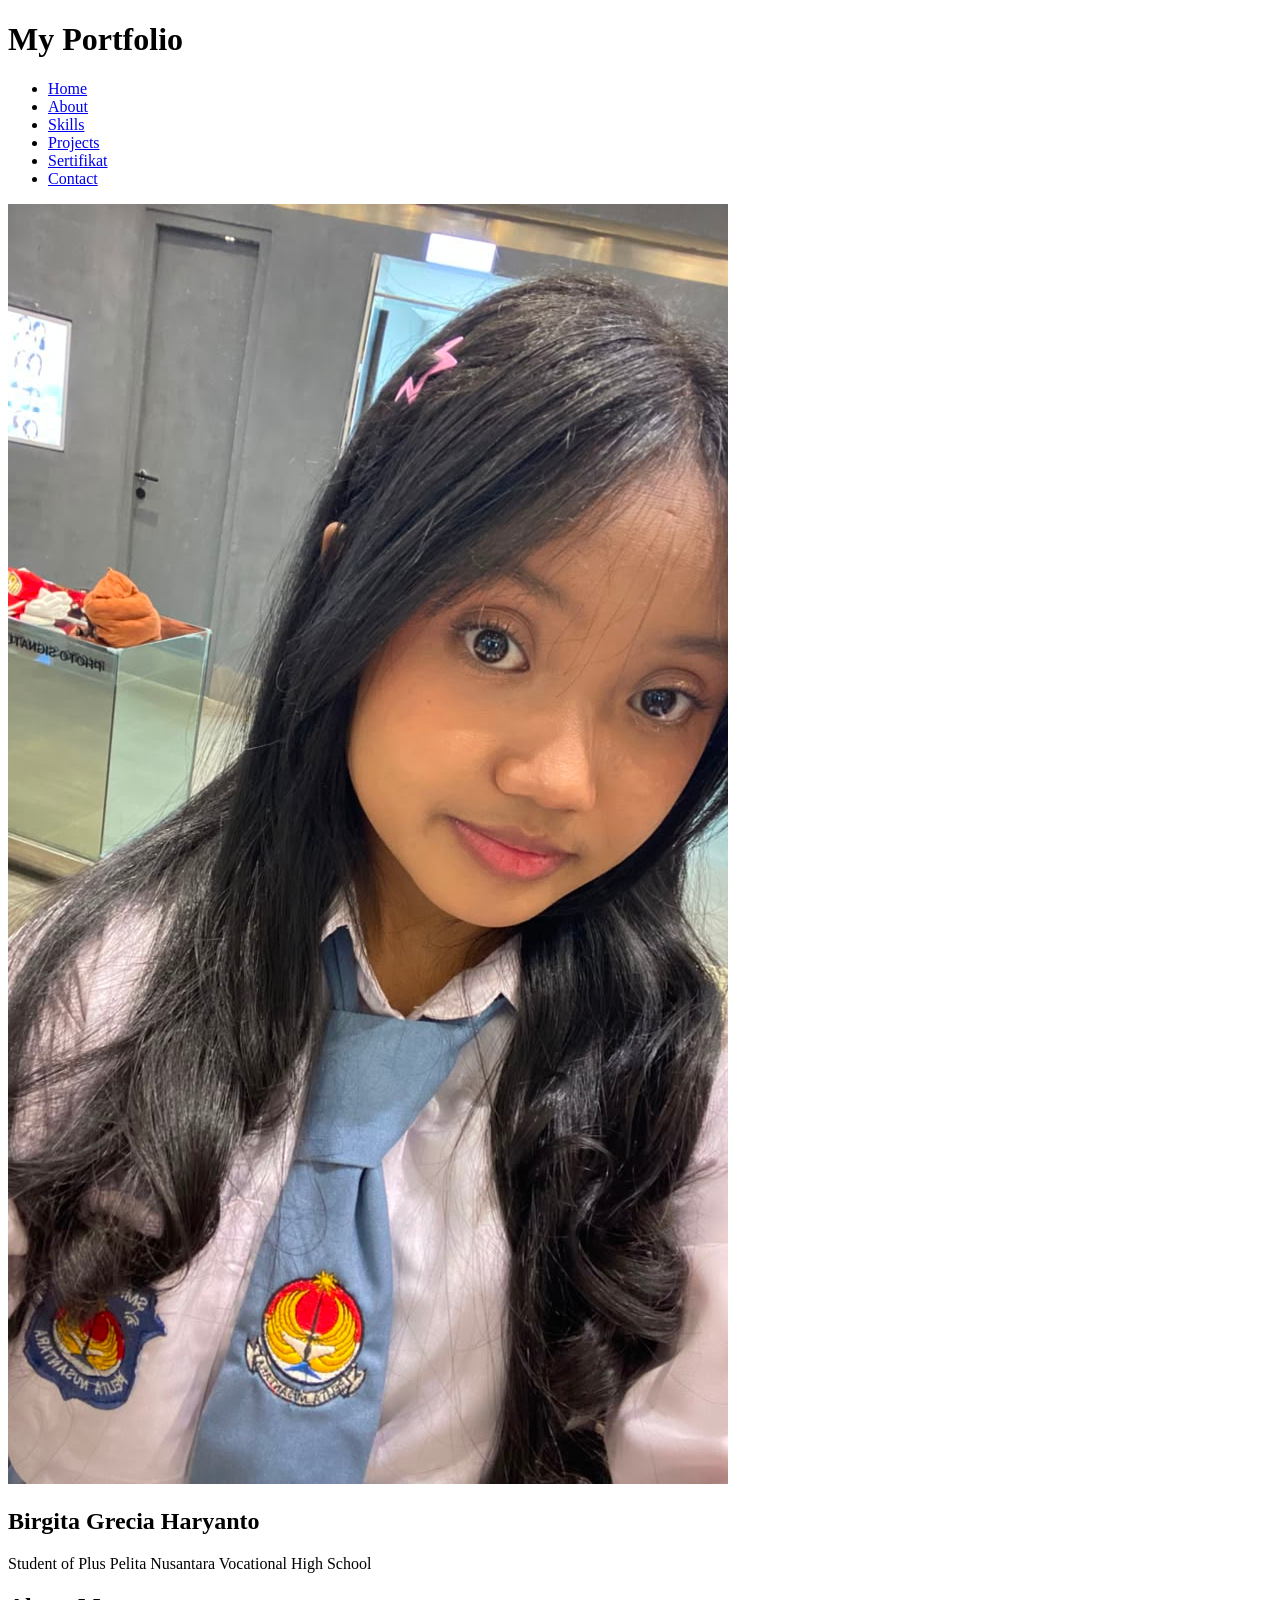
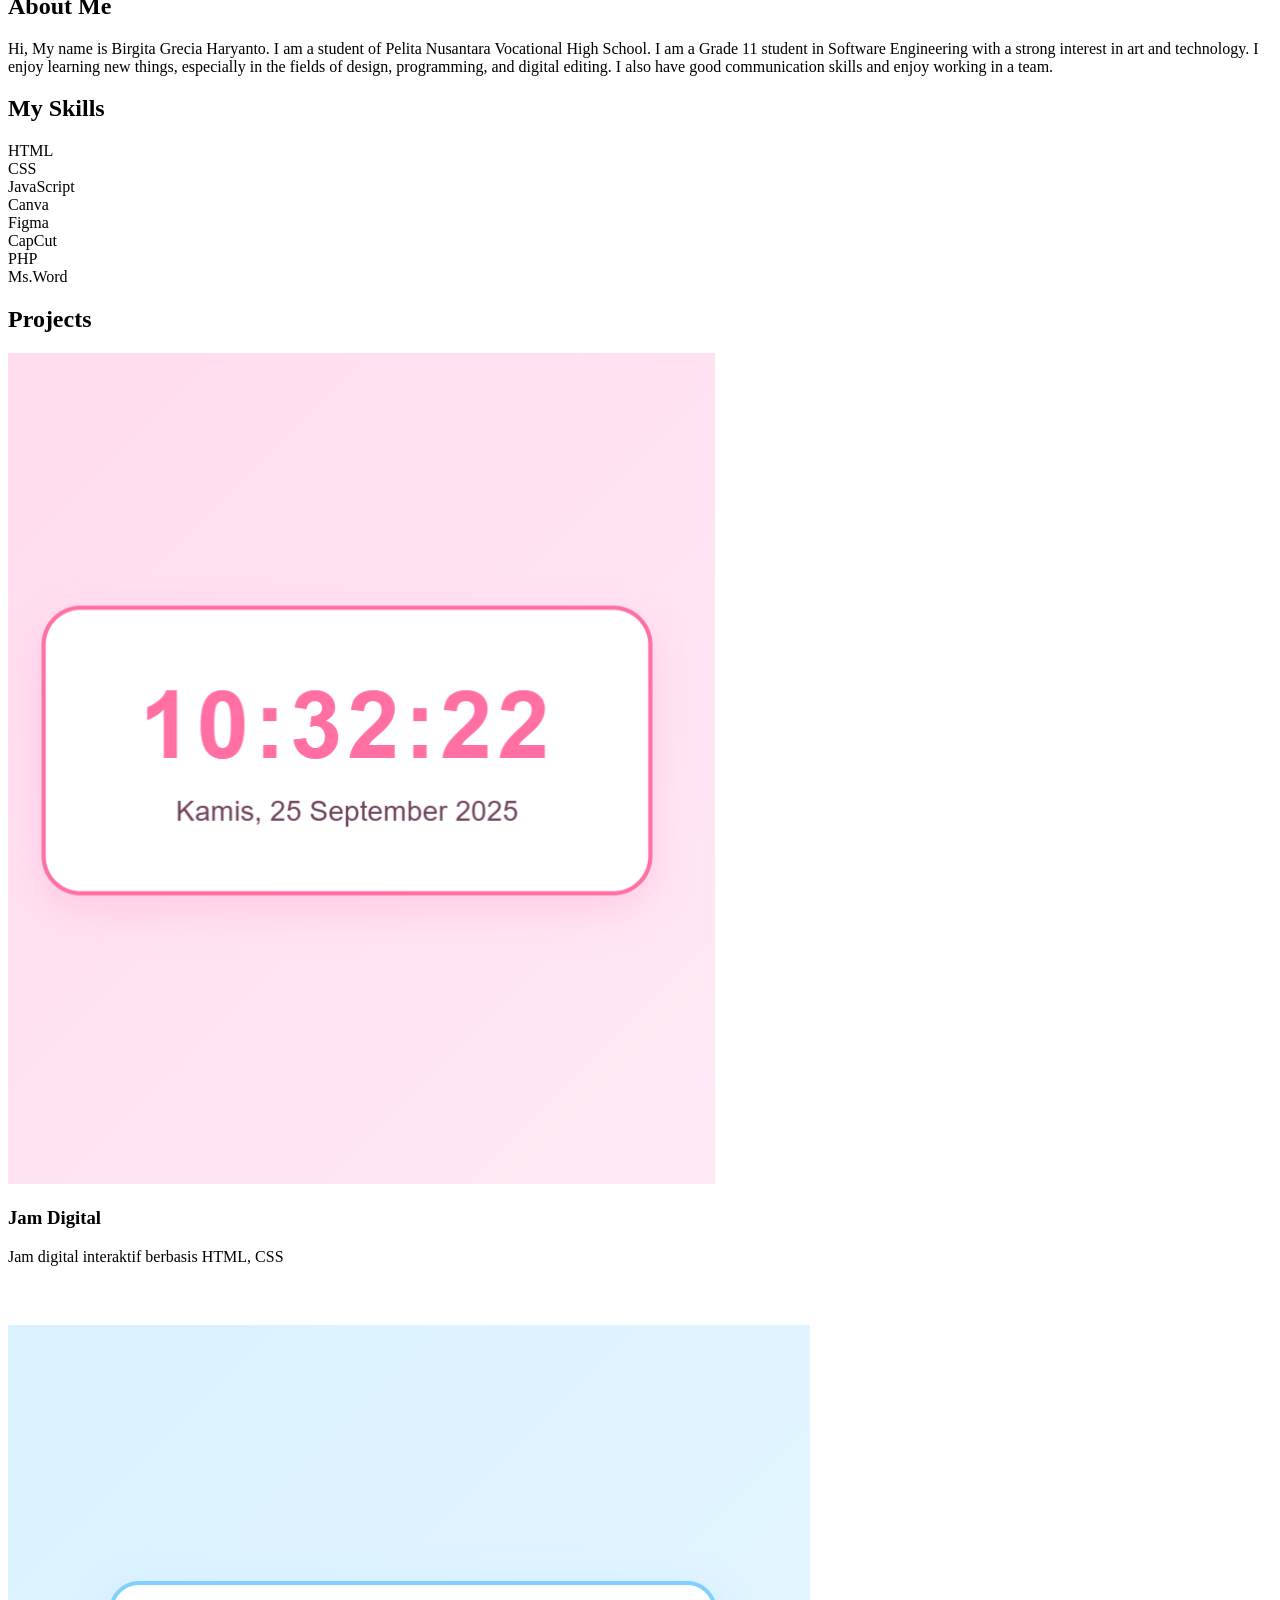
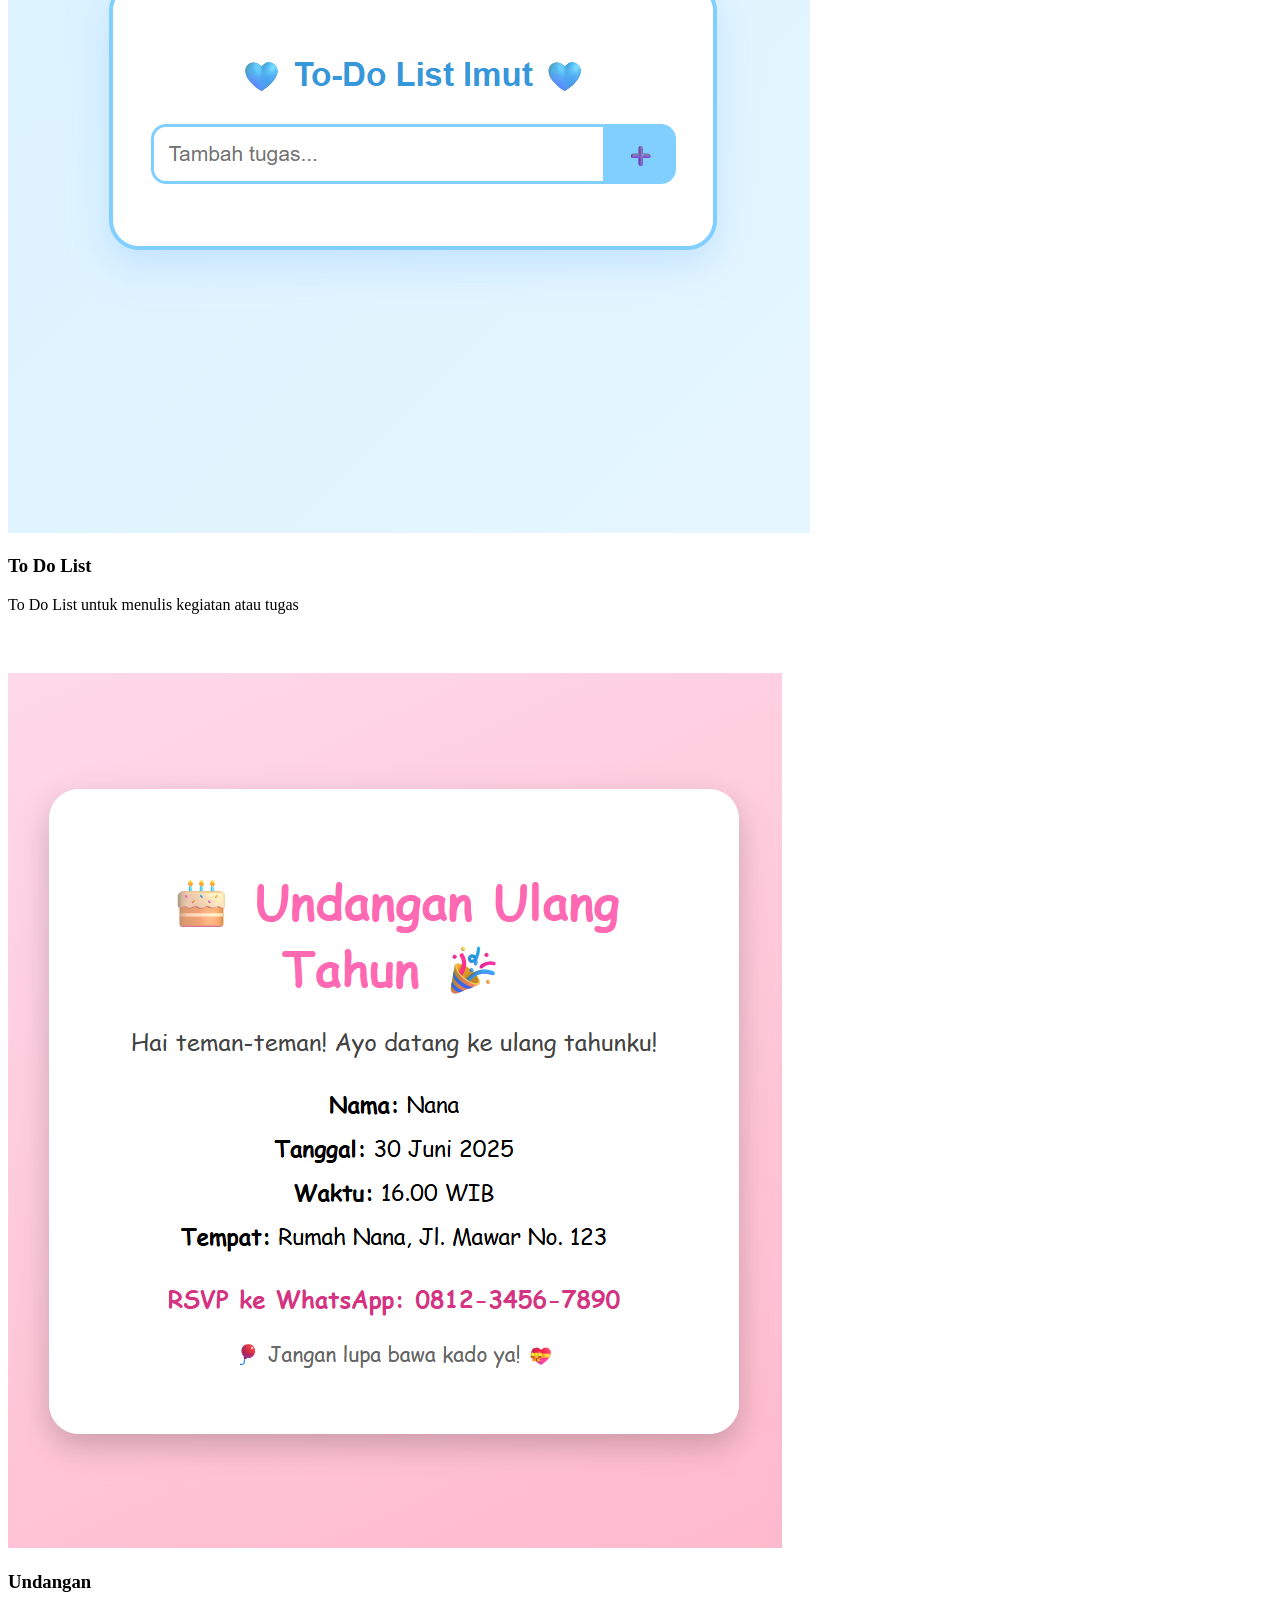
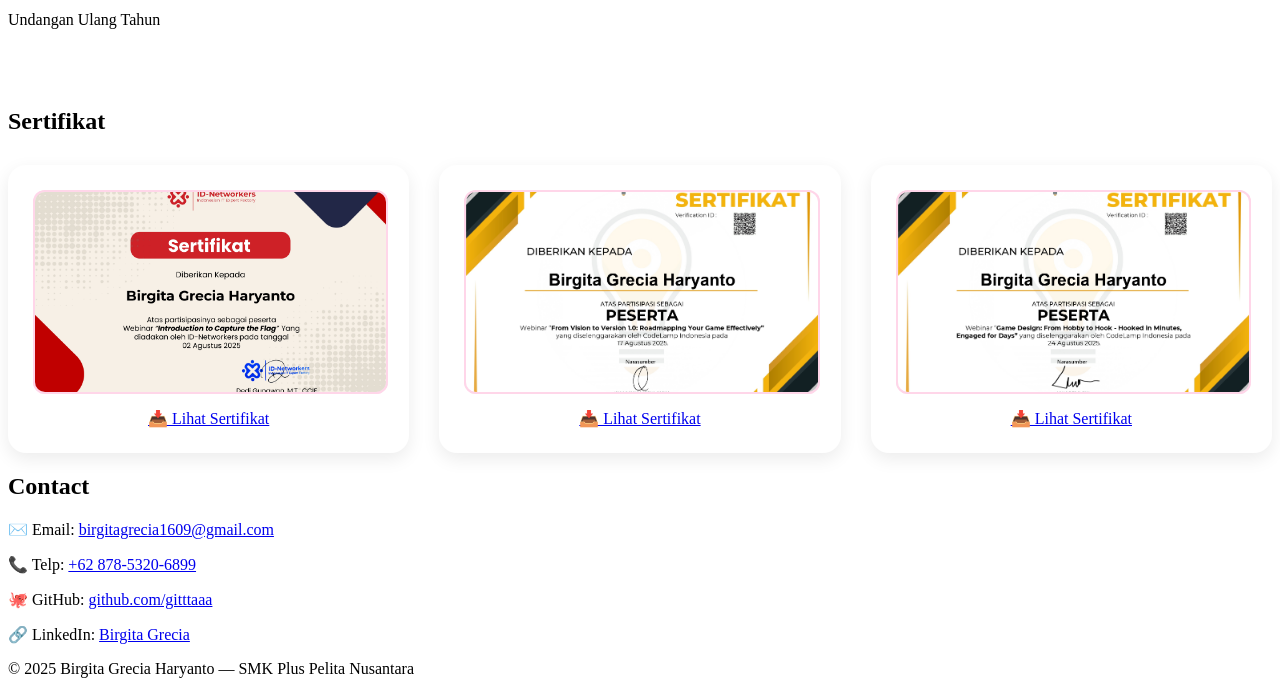
==== commit c5b704bb: "Merge branch 'main' of https://github.com/Varrelian/portooooo" ====
--- a/index.html
+++ b/index.html
@@ -5,333 +5,93 @@
   <meta name="viewport" content="width=device-width, initial-scale=1.0">
   <title>Portofolio — Birgita Grecia</title>
   <style>
-    /* ===== RESET & BASE ===== */
-    * {
-      margin: 0;
-      padding: 0;
-      box-sizing: border-box;
-      scroll-behavior: smooth;
-    }
-
-    body {
-      font-family: 'Segoe UI', Roboto, system-ui, -apple-system, sans-serif;
-      background: #fcf8fa;
-      color: #2d2a2c;
-      line-height: 1.6;
-      padding: 0 20px;
-    }
-
-    :root {
-      --accent: #c4457a;
-      --accent-dark: #a83664;
-      --muted: #6b5e64;
-      --bg-soft: #fff7fa;
-      --shadow: 0 6px 18px rgba(0,0,0,0.06);
-    }
-
-    header {
-      max-width: 1200px;
-      margin: 0 auto;
-      padding: 20px 0 10px;
-      display: flex;
-      justify-content: space-between;
-      align-items: center;
-      flex-wrap: wrap;
-      border-bottom: 2px solid #ffe3ef;
-      position: relative;
-    }
-
-    header h1 {
-      font-size: 1.8rem;
-      font-weight: 600;
-      color: var(--accent);
-      letter-spacing: -0.5px;
-    }
-
-    /* ===== HAMBURGER BUTTON ===== */
-    .hamburger {
-      display: none;
-      flex-direction: column;
-      cursor: pointer;
-      gap: 5px;
-      padding: 5px;
-      background: transparent;
-      border: none;
-      z-index: 100;
-    }
-
-    .hamburger span {
-      display: block;
-      width: 28px;
-      height: 3px;
-      background: var(--accent);
-      border-radius: 4px;
-      transition: 0.3s ease;
-    }
-
-    .hamburger.active span:nth-child(1) {
-      transform: rotate(45deg) translate(5px, 6px);
-    }
-
-    .hamburger.active span:nth-child(2) {
-      opacity: 0;
-    }
-
-    .hamburger.active span:nth-child(3) {
-      transform: rotate(-45deg) translate(5px, -6px);
-    }
-
-    nav ul {
-      display: flex;
-      gap: 24px;
-      list-style: none;
-      flex-wrap: wrap;
-    }
-
-    nav a {
-      text-decoration: none;
-      color: #3d353a;
-      font-weight: 500;
-      font-size: 1rem;
-      transition: 0.2s;
-      padding: 4px 0;
-      border-bottom: 2px solid transparent;
-    }
-
-    nav a:hover {
-      color: var(--accent);
-      border-bottom-color: var(--accent);
-    }
-
-    section {
-      max-width: 1100px;
-      margin: 50px auto;
-      padding: 0 10px;
-    }
-
-    h2 {
-      font-size: 2rem;
-      font-weight: 600;
-      margin-bottom: 24px;
-      color: #2d2a2c;
-      position: relative;
-      display: inline-block;
-    }
-
-    h2::after {
-      content: '';
-      position: absolute;
-      left: 0;
-      bottom: -6px;
-      width: 50%;
-      height: 4px;
-      background: var(--accent);
-      border-radius: 4px;
-    }
-
-    /* ===== FADE-IN ===== */
-    .fade-in {
-      opacity: 0;
-      transform: translateY(18px);
-      transition: opacity 0.8s ease, transform 0.8s ease;
-    }
-
-    .fade-in.show {
-      opacity: 1;
-      transform: translateY(0);
-    }
-
-    /* ===== HERO ===== */
-    .hero-container {
-      display: flex;
-      align-items: center;
-      gap: 40px;
-      flex-wrap: wrap;
-      background: var(--bg-soft);
-      padding: 30px 35px;
-      border-radius: 40px;
-      box-shadow: var(--shadow);
-    }
-
-    .hero-container img {
-      width: 150px;
-      height: 150px;
-      border-radius: 50%;
-      object-fit: cover;
-      border: 4px solid white;
-      box-shadow: 0 8px 18px rgba(196, 69, 122, 0.15);
-    }
-
-    .hero-text h2 {
-      font-size: 2.2rem;
-      margin-bottom: 6px;
-    }
-
-    .hero-text p {
-      font-size: 1.2rem;
-      color: var(--muted);
-    }
-
-    /* ===== ABOUT ===== */
-    .about p {
-      max-width: 780px;
-      background: white;
-      padding: 24px 30px;
-      border-radius: 24px;
-      box-shadow: var(--shadow);
-      font-size: 1.05rem;
-      border-left: 6px solid var(--accent);
-    }
-
-    /* ===== SKILLS ===== */
-    .skills-list {
-      display: flex;
-      flex-wrap: wrap;
-      gap: 16px 20px;
-      background: white;
-      padding: 28px 30px;
-      border-radius: 30px;
-      box-shadow: var(--shadow);
-    }
-
-    .skill {
-      background: #fcecf3;
-      padding: 8px 24px;
-      border-radius: 40px;
-      font-weight: 500;
-      color: #3d2a33;
-      font-size: 0.95rem;
-      box-shadow: 0 2px 6px rgba(0,0,0,0.02);
-      transition: 0.2s;
-      border: 1px solid #ffdae9;
-    }
-
-    .skill:hover {
-      background: var(--accent);
-      color: white;
-      border-color: var(--accent);
-      transform: scale(1.02);
-    }
-
-    /* ===== PROJECTS ===== */
-    .project-list {
+    /* Tambahan CSS khusus untuk sertifikat - tanpa mengubah warna */
+    .sertifikat-list {
       display: grid;
       grid-template-columns: repeat(auto-fit, minmax(260px, 1fr));
       gap: 30px;
-    }
-
-    .project {
-      background: white;
-      border-radius: 28px;
-      overflow: hidden;
-      box-shadow: var(--shadow);
-      transition: 0.35s ease;
+      margin-top: 30px;
+    }
+
+    .sertifikat-item {
+      background: #fff;
+      border-radius: 18px;
+      padding: 25px;
+      box-shadow: 0 6px 18px rgba(0,0,0,0.08);
+      transition: all 0.4s ease;
+      text-align: center;
       display: flex;
       flex-direction: column;
     }
 
-    .project:hover {
+    .sertifikat-item:hover {
       transform: translateY(-8px);
-      box-shadow: 0 14px 30px rgba(0,0,0,0.08);
-    }
-
-    .project img {
+      box-shadow: 0 12px 28px rgba(0,0,0,0.12);
+    }
+
+    .sertifikat-preview {
       width: 100%;
-      height: 180px;
-      object-fit: cover;
-      background: #f2e6ec;
-    }
-
-    .project-content {
-      padding: 20px 22px 24px;
-    }
-
-    .project-content h3 {
-      font-size: 1.3rem;
-      margin-bottom: 6px;
-    }
-
-    .project-content p {
+      height: 200px;
+      background: #f8f0f4;
+      border-radius: 12px;
+      display: flex;
+      flex-direction: column;
+      align-items: center;
+      justify-content: center;
+      border: 2px dashed #ffd6e9;
+      margin-bottom: 15px;
+      transition: all 0.3s ease;
+    }
+
+    .sertifikat-preview:hover {
+      border-color: var(--accent);
+      background: #fff6fb;
+    }
+
+    .sertifikat-preview .icon {
+      font-size: 50px;
+      margin-bottom: 8px;
+    }
+
+    .sertifikat-preview .label {
+      font-size: 14px;
       color: var(--muted);
-      font-size: 0.95rem;
-      margin-bottom: 16px;
+      font-weight: 500;
     }
 
     .project-content a {
       display: inline-block;
       background: var(--accent);
-      color: white;
+      color: #fff;
+      font-weight: 600;
+      padding: 10px 24px;
+      border-radius: 8px;
       text-decoration: none;
-      padding: 10px 22px;
-      border-radius: 40px;
-      font-weight: 500;
-      transition: 0.25s;
-      font-size: 0.9rem;
+      transition: all 0.3s ease;
+      margin-top: 5px;
+      width: 100%;
     }
 
     .project-content a:hover {
       background: var(--accent-dark);
-      transform: scale(1.02);
-    }
-
-    /* ===== CAROUSEL SERTIFIKAT ===== */
-    .carousel-section {
-      position: relative;
-      padding: 0 50px;
-    }
-
-    .carousel-wrapper {
-      overflow: hidden;
-      position: relative;
-      border-radius: 28px;
-      background: transparent;
-      cursor: grab;
-      user-select: none;
-      -webkit-user-select: none;
-      padding: 10px 0;
-    }
-
-    .carousel-wrapper:active {
-      cursor: grabbing;
-    }
-
-    .carousel-container {
-      display: flex;
-      gap: 30px;
-      padding: 16px 10px;
-      transition: none;
-      will-change: transform;
-    }
-
-    .sertifikat-item {
-      flex: 0 0 auto;
-      width: 280px;
-      background: white;
-      border-radius: 28px;
-      padding: 18px 18px 24px;
-      box-shadow: var(--shadow);
-      transition: 0.35s ease;
-      text-align: center;
-      display: flex;
-      flex-direction: column;
-      align-items: center;
-      pointer-events: auto;
-    }
-
-    .sertifikat-item:hover {
-      transform: translateY(-6px);
-      box-shadow: 0 14px 28px rgba(0,0,0,0.12);
-    }
-
+      transform: scale(1.05);
+    }
+
+    .sertifikat-item .sertifikat-title {
+      font-size: 14px;
+      color: var(--muted);
+      margin-top: 12px;
+      font-weight: 500;
+    }
+
+    /* Jika ingin menampilkan gambar (konversi PDF ke PNG/JPG dulu) */
     .sertifikat-item img {
       width: 100%;
       height: 200px;
       object-fit: cover;
-      border-radius: 18px;
-      border: 2px solid #ffe3ef;
-      transition: 0.3s;
-      background: #faf0f4;
-      pointer-events: none;
+      border-radius: 12px;
+      border: 2px solid #ffd6e9;
+      transition: all 0.3s ease;
     }
 
     .sertifikat-item img:hover {
@@ -339,185 +99,12 @@
       transform: scale(1.02);
     }
 
-    .sertifikat-item .pdf-link {
-      display: inline-block;
-      background: var(--accent);
-      color: white;
-      font-weight: 600;
-      padding: 12px 18px;
-      border-radius: 40px;
-      text-decoration: none;
-      transition: 0.3s;
-      margin-top: 16px;
-      width: 100%;
-      font-size: 0.95rem;
-      pointer-events: auto;
-    }
-
-    .sertifikat-item .pdf-link:hover {
-      background: var(--accent-dark);
-      transform: scale(1.02);
-    }
-
-    /* ===== TOMBOL NAVIGASI ===== */
-    .carousel-btn {
-      position: absolute;
-      top: 50%;
-      transform: translateY(-50%);
-      background: rgba(196, 69, 122, 0.9);
-      color: white;
-      border: none;
-      width: 44px;
-      height: 44px;
-      border-radius: 50%;
-      font-size: 1.5rem;
-      cursor: pointer;
-      transition: 0.3s ease;
-      z-index: 10;
-      display: flex;
-      align-items: center;
-      justify-content: center;
-      box-shadow: 0 4px 12px rgba(196, 69, 122, 0.3);
-    }
-
-    .carousel-btn:hover {
-      background: var(--accent-dark);
-      transform: translateY(-50%) scale(1.1);
-      box-shadow: 0 6px 20px rgba(196, 69, 122, 0.4);
-    }
-
-    .carousel-btn:active {
-      transform: translateY(-50%) scale(0.95);
-    }
-
-    .carousel-btn.prev {
-      left: 0;
-    }
-
-    .carousel-btn.next {
-      right: 0;
-    }
-
-    /* ===== CONTACT ===== */
-    .contact {
-      background: var(--bg-soft);
-      padding: 30px 35px;
-      border-radius: 40px;
-      box-shadow: var(--shadow);
-    }
-
-    .contact p {
-      margin: 12px 0;
-      font-size: 1.05rem;
-    }
-
-    .contact a {
-      color: var(--accent);
-      text-decoration: none;
-      font-weight: 500;
-      border-bottom: 1px dotted transparent;
-      transition: 0.2s;
-    }
-
-    .contact a:hover {
-      border-bottom-color: var(--accent);
-    }
-
-    footer {
-      max-width: 1100px;
-      margin: 10px auto 40px;
-      text-align: center;
-      color: var(--muted);
-      border-top: 1px solid #f0e2e8;
-      padding-top: 20px;
-      font-size: 0.9rem;
-    }
-
-    /* ===== RESPONSIVE ===== */
-    @media (max-width: 750px) {
-      .hamburger {
-        display: flex;
-      }
-
-      nav {
-        position: absolute;
-        top: 100%;
-        left: 0;
-        right: 0;
-        background: white;
-        padding: 0 20px;
-        border-radius: 0 0 24px 24px;
-        box-shadow: 0 20px 30px rgba(0,0,0,0.08);
-        max-height: 0;
-        overflow: hidden;
-        transition: max-height 0.4s ease, padding 0.3s ease;
-        z-index: 99;
-      }
-
-      nav.open {
-        max-height: 400px;
-        padding: 20px 20px 30px;
-        border-top: 2px solid #ffe3ef;
-      }
-
-      nav ul {
-        flex-direction: column;
-        gap: 14px;
-        align-items: center;
-      }
-
-      nav a {
-        font-size: 1.1rem;
-        display: block;
-        padding: 6px 0;
-      }
-
-      .hero-container {
-        flex-direction: column;
-        text-align: center;
-        padding: 25px 20px;
-      }
-
-      .hero-text h2 {
-        font-size: 1.8rem;
-      }
-
-      .project-list {
+    /* Responsive */
+    @media (max-width: 768px) {
+      .sertifikat-list {
         grid-template-columns: 1fr;
         max-width: 400px;
-        margin-left: auto;
-        margin-right: auto;
-      }
-
-      /* Responsive tombol carousel */
-      .carousel-section {
-        padding: 0 40px;
-      }
-
-      .carousel-btn {
-        width: 36px;
-        height: 36px;
-        font-size: 1.2rem;
-      }
-    }
-
-    @media (max-width: 650px) {
-      .sertifikat-item {
-        width: 220px;
-        padding: 14px 14px 20px;
-      }
-      .sertifikat-item img {
-        height: 150px;
-      }
-
-      .carousel-section {
-        padding: 0 35px;
-      }
-
-      .carousel-btn {
-        width: 32px;
-        height: 32px;
-        font-size: 1rem;
+        margin: 30px auto 0;
       }
     }
 
@@ -525,42 +112,13 @@
       body { padding: 0 12px; }
       section { margin: 30px auto; }
       header h1 { font-size: 1.4rem; }
-      
-      .sertifikat-item {
-        width: 180px;
-        padding: 10px 10px 16px;
-      }
-      .sertifikat-item img {
-        height: 120px;
-      }
-      .sertifikat-item .pdf-link {
-        font-size: 0.75rem;
-        padding: 8px 12px;
-      }
-
-      .carousel-section {
-        padding: 0 30px;
-      }
-
-      .carousel-btn {
-        width: 28px;
-        height: 28px;
-        font-size: 0.8rem;
-      }
     }
   </style>
 </head>
 <body>
   <header>
     <h1>My Portfolio</h1>
-    
-    <button class="hamburger" id="hamburger" aria-label="Toggle menu">
-      <span></span>
-      <span></span>
-      <span></span>
-    </button>
-
-    <nav id="navMenu">
+    <nav>
       <ul>
         <li><a href="#home">Home</a></li>
         <li><a href="#about">About</a></li>
@@ -637,129 +195,40 @@
     </div>
   </section>
 
-  <!-- ===== SERTIFIKAT (CAROUSEL) ===== -->
+  <!-- BAGIAN SERTIFIKAT YANG SUDAH DIPERBAIKI - TANPA MENGUBAH WARNA -->
   <section id="sertifikat" class="sertifikat fade-in">
     <h2>Sertifikat</h2>
-    
-    <div class="carousel-section">
-      <!-- Tombol Kiri -->
-      <button class="carousel-btn prev" id="prevBtn" aria-label="Previous">‹</button>
-      
-      <div class="carousel-wrapper">
-        <div class="carousel-container" id="carouselContainer">
-          
-          <!-- Sertifikat 1 -->
-          <div class="sertifikat-item">
-            <img src="/library/Birgita Grecia Haryanto Sertifikat Webinar Introduction to Capture the Flag_page-0001.jpg" alt="Sertifikat Webinar Capture the Flag">
-            <a href="/library/Birgita Grecia Haryanto Sertifikat Webinar Introduction to Capture the Flag_page-0001.jpg" target="_blank" class="pdf-link">
-              📥 Lihat Sertifikat
-            </a>
-          </div>
-
-          <!-- Sertifikat 2 -->
-          <div class="sertifikat-item">
-            <img src="/library/From Vision to Version 1.0 Roadmapping Your Game Effectively_page-0001.jpg" alt="Sertifikat Roadmapping Game">
-            <a href="/library/From Vision to Version 1.0 Roadmapping Your Game Effectively_page-0001.jpg" target="_blank" class="pdf-link">
-              📥 Lihat Sertifikat
-            </a>
-          </div>
-
-          <!-- Sertifikat 3 -->
-          <div class="sertifikat-item">
-            <img src="/library/Game Design From hobby to hook_page-0001.jpg" alt="Sertifikat Game Design">
-            <a href="/library/Game Design From hobby to hook_page-0001.jpg" target="_blank" class="pdf-link">
-              📥 Lihat Sertifikat
-            </a>
-          </div>
-
-          <!-- ===== TAMBAHAN 4 SLOT BARU ===== -->
-          <!-- Sertifikat 4 -->
-          <div class="sertifikat-item">
-            <img src="/library/google cloud.png" alt="Sertifikat 4">
-            <a href="/library/google cloud.png" target="_blank" class="pdf-link">
-              📥 Lihat Sertifikat
-            </a>
-          </div>
-
-          <!-- Sertifikat 5 -->
-          <div class="sertifikat-item">
-            <img src="/library/Cara mengendalikan Diri saat Grogi, Gemetar, atau Lupa materi.jpeg" alt="Sertifikat 5">
-            <a href="/library/Cara mengendalikan Diri saat Grogi, Gemetar, atau Lupa materi.jpeg" target="_blank" class="pdf-link">
-              📥 Lihat Sertifikat
-            </a>
-          </div>
-
-          <!-- Sertifikat 6 -->
-          <div class="sertifikat-item">
-            <img src="/library/Content Mastery.jpeg" alt="Sertifikat 6">
-            <a href="/library/Content Mastery.jpeg" target="_blank" class="pdf-link">
-              📥 Lihat Sertifikat
-            </a>
-          </div>
-
-          <!-- Sertifikat 7 -->
-          <div class="sertifikat-item">
-            <img src="/library/Strategi pengembang.jpg" alt="Sertifikat 7">
-            <a href="/library/Strategi pengembang.jpg" target="_blank" class="pdf-link">
-              📥 Lihat Sertifikat
-            </a>
-          </div>
-
-          <!-- DUPLIKAT UNTUK LOOPING -->
-          <div class="sertifikat-item">
-            <img src="/library/Birgita Grecia Haryanto Sertifikat Webinar Introduction to Capture the Flag_page-0001.jpg" alt="Sertifikat Webinar Capture the Flag">
-            <a href="/library/Birgita Grecia Haryanto Sertifikat Webinar Introduction to Capture the Flag_page-0001.jpg" target="_blank" class="pdf-link">
-              📥 Lihat Sertifikat
-            </a>
-          </div>
-
-          <div class="sertifikat-item">
-            <img src="/library/From Vision to Version 1.0 Roadmapping Your Game Effectively_page-0001.jpg" alt="Sertifikat Roadmapping Game">
-            <a href="/library/From Vision to Version 1.0 Roadmapping Your Game Effectively.pdf" target="_blank" class="pdf-link">
-              📥 Lihat Sertifikat
-            </a>
-          </div>
-
-          <div class="sertifikat-item">
-            <img src="/library/Game Design From hobby to hook_page-0001.jpg" alt="Sertifikat Game Design">
-            <a href="/library/Game Design From hobby to hook.pdf" target="_blank" class="pdf-link">
-              📥 Lihat Sertifikat
-            </a>
-          </div>
-
-          <div class="sertifikat-item">
-            <img src="/library/sertifikat4.jpg" alt="Sertifikat 4">
-            <a href="/library/sertifikat4.pdf" target="_blank" class="pdf-link">
-              📥 Lihat Sertifikat
-            </a>
-          </div>
-
-          <div class="sertifikat-item">
-            <img src="/library/sertifikat5.jpg" alt="Sertifikat 5">
-            <a href="/library/sertifikat5.pdf" target="_blank" class="pdf-link">
-              📥 Lihat Sertifikat
-            </a>
-          </div>
-
-          <div class="sertifikat-item">
-            <img src="/library/sertifikat6.jpg" alt="Sertifikat 6">
-            <a href="/library/sertifikat6.pdf" target="_blank" class="pdf-link">
-              📥 Lihat Sertifikat
-            </a>
-          </div>
-
-          <div class="sertifikat-item">
-            <img src="/library/sertifikat7.jpg" alt="Sertifikat 7">
-            <a href="/library/sertifikat7.pdf" target="_blank" class="pdf-link">
-              📥 Lihat Sertifikat
-            </a>
-          </div>
-
-        </div>
-      </div>
-
-      <!-- Tombol Kanan -->
-      <button class="carousel-btn next" id="nextBtn" aria-label="Next">›</button>
+    <div class="sertifikat-list">
+      <!-- Sertifikat 1 -->
+      <div class="sertifikat-item">
+        <div class="sertifikat-preview">
+        <img src="/library/Birgita Grecia Haryanto Sertifikat Webinar Introduction to Capture the Flag_page-0001.jpg" alt="Sertifikat 1">
+        </div>
+        <a href="/library/Birgita Grecia Haryanto Sertifikat Webinar Introduction to Capture the Flag_page-0001.jpg" target="_blank" class="pdf-link">
+          📥 Lihat Sertifikat
+        </a>
+      </div>
+
+      <!-- Sertifikat 2 -->
+      <div class="sertifikat-item">
+        <div class="sertifikat-preview">
+        <img src="/library/From Vision to Version 1.0 Roadmapping Your Game Effectively_page-0001.jpg" alt="Sertifikat 1">
+        
+        </div>
+        <a href="/library/From Vision to Version 1.0 Roadmapping Your Game Effectively.pdf" target="_blank" class="pdf-link">
+          📥 Lihat Sertifikat
+        </a>
+      </div>
+
+      <!-- Sertifikat 3 -->
+      <div class="sertifikat-item">
+        <div class="sertifikat-preview">
+        <img src="/library/Game Design From hobby to hook_page-0001.jpg" alt="Sertifikat 1">
+        </div>
+        <a href="/library/Game Design From hobby to hook.pdf" target="_blank" class="pdf-link">
+          📥 Lihat Sertifikat
+        </a>
+      </div>
     </div>
   </section>
 
@@ -777,236 +246,7 @@
   </footer>
 
   <script>
-    // ===== CAROUSEL SERTIFIKAT DENGAN TOMBOL =====
-    const carousel = document.getElementById('carouselContainer');
-    const prevBtn = document.getElementById('prevBtn');
-    const nextBtn = document.getElementById('nextBtn');
-    
-    let isDragging = false;
-    let startX = 0;
-    let currentTranslateX = 0;
-    let prevTranslateX = 0;
-    let autoSlideInterval = null;
-    const slideSpeed = 0.6;
-    const pauseOnHover = true;
-    
-    const totalItems = carousel.querySelectorAll('.sertifikat-item').length;
-    const originalItems = totalItems / 2;
-    let itemWidth = 0;
-    let containerWidth = 0;
-
-    // Update ukuran
-    function updateSizes() {
-      const items = carousel.querySelectorAll('.sertifikat-item');
-      if (items.length === 0) return;
-      itemWidth = items[0].offsetWidth + 30;
-      containerWidth = carousel.parentElement.clientWidth;
-    }
-
-    // Auto-slide
-    function startAutoSlide() {
-      if (autoSlideInterval) return;
-      autoSlideInterval = setInterval(() => {
-        if (!isDragging) {
-          currentTranslateX -= slideSpeed;
-          const maxScroll = (itemWidth * originalItems) - containerWidth;
-          if (Math.abs(currentTranslateX) >= maxScroll + itemWidth) {
-            carousel.style.transition = 'none';
-            currentTranslateX = 0;
-            setTranslateX(currentTranslateX);
-            void carousel.offsetHeight;
-            carousel.style.transition = 'transform 0.5s cubic-bezier(0.25, 0.46, 0.45, 0.94)';
-          } else {
-            setTranslateX(currentTranslateX);
-          }
-        }
-      }, 16);
-    }
-
-    function stopAutoSlide() {
-      clearInterval(autoSlideInterval);
-      autoSlideInterval = null;
-    }
-
-    function setTranslateX(value) {
-      carousel.style.transform = `translateX(${value}px)`;
-      prevTranslateX = value;
-    }
-
-    // Pindah ke slide tertentu
-    function goToSlide(index) {
-      stopAutoSlide();
-      const targetPos = -(index * itemWidth);
-      const maxScroll = (itemWidth * originalItems) - containerWidth;
-      let newPos = Math.max(Math.min(targetPos, 0), -maxScroll);
-      
-      carousel.style.transition = 'transform 0.5s cubic-bezier(0.25, 0.46, 0.45, 0.94)';
-      currentTranslateX = newPos;
-      setTranslateX(newPos);
-      
-      // Jika di ujung, reset ke awal
-      if (Math.abs(newPos) >= maxScroll) {
-        setTimeout(() => {
-          carousel.style.transition = 'none';
-          currentTranslateX = 0;
-          setTranslateX(0);
-          void carousel.offsetHeight;
-          carousel.style.transition = 'transform 0.5s cubic-bezier(0.25, 0.46, 0.45, 0.94)';
-        }, 500);
-      }
-      
-      setTimeout(() => {
-        if (!isDragging) startAutoSlide();
-      }, 3000);
-    }
-
-    // Navigasi dengan tombol
-    function nextSlide() {
-      updateSizes();
-      const currentPos = Math.abs(prevTranslateX);
-      const currentIndex = Math.round(currentPos / itemWidth);
-      const nextIndex = currentIndex + 1;
-      
-      if (nextIndex >= originalItems) {
-        // Reset ke awal
-        goToSlide(0);
-      } else {
-        goToSlide(nextIndex);
-      }
-    }
-
-    function prevSlide() {
-      updateSizes();
-      const currentPos = Math.abs(prevTranslateX);
-      const currentIndex = Math.round(currentPos / itemWidth);
-      const prevIndex = currentIndex - 1;
-      
-      if (prevIndex < 0) {
-        // Ke akhir
-        const maxScroll = (itemWidth * originalItems) - containerWidth;
-        const lastIndex = originalItems - 1;
-        goToSlide(lastIndex);
-      } else {
-        goToSlide(prevIndex);
-      }
-    }
-
-    // Event listeners tombol
-    nextBtn.addEventListener('click', (e) => {
-      e.stopPropagation();
-      nextSlide();
-    });
-
-    prevBtn.addEventListener('click', (e) => {
-      e.stopPropagation();
-      prevSlide();
-    });
-
-    // Drag
-    carousel.addEventListener('mousedown', (e) => {
-      isDragging = true;
-      startX = e.clientX;
-      carousel.style.cursor = 'grabbing';
-      carousel.style.transition = 'none';
-      stopAutoSlide();
-    });
-
-    carousel.addEventListener('mousemove', (e) => {
-      if (!isDragging) return;
-      const diff = e.clientX - startX;
-      currentTranslateX = prevTranslateX + diff;
-      const maxScroll = (itemWidth * originalItems) - containerWidth;
-      if (currentTranslateX > 0) currentTranslateX = 0;
-      if (currentTranslateX < -maxScroll - itemWidth) currentTranslateX = -maxScroll - itemWidth;
-      setTranslateX(currentTranslateX);
-    });
-
-    carousel.addEventListener('mouseup', () => {
-      if (isDragging) {
-        isDragging = false;
-        carousel.style.cursor = 'grab';
-        carousel.style.transition = 'transform 0.5s cubic-bezier(0.25, 0.46, 0.45, 0.94)';
-        snapToNearest();
-        setTimeout(() => {
-          if (!isDragging) startAutoSlide();
-        }, 3000);
-      }
-    });
-
-    carousel.addEventListener('mouseleave', () => {
-      if (isDragging) {
-        isDragging = false;
-        carousel.style.cursor = 'grab';
-        carousel.style.transition = 'transform 0.5s cubic-bezier(0.25, 0.46, 0.45, 0.94)';
-        snapToNearest();
-        setTimeout(() => {
-          if (!isDragging) startAutoSlide();
-        }, 3000);
-      }
-    });
-
-    // Snap ke terdekat
-    function snapToNearest() {
-      updateSizes();
-      if (itemWidth === 0) return;
-      
-      const currentPos = Math.abs(prevTranslateX);
-      const nearestIndex = Math.round(currentPos / itemWidth);
-      let targetPos = -(nearestIndex * itemWidth);
-      const maxScroll = (itemWidth * originalItems) - containerWidth;
-      targetPos = Math.max(Math.min(targetPos, 0), -maxScroll);
-      
-      currentTranslateX = targetPos;
-      setTranslateX(targetPos);
-      
-      if (Math.abs(currentTranslateX) >= maxScroll) {
-        setTimeout(() => {
-          carousel.style.transition = 'none';
-          currentTranslateX = 0;
-          setTranslateX(0);
-          void carousel.offsetHeight;
-          carousel.style.transition = 'transform 0.5s cubic-bezier(0.25, 0.46, 0.45, 0.94)';
-        }, 500);
-      }
-    }
-
-    // Hover pause
-    if (pauseOnHover) {
-      const wrapper = carousel.parentElement;
-      wrapper.addEventListener('mouseenter', stopAutoSlide);
-      wrapper.addEventListener('mouseleave', () => {
-        if (!isDragging) startAutoSlide();
-      });
-    }
-
-    // Init
-    function initCarousel() {
-      updateSizes();
-      setTranslateX(0);
-      startAutoSlide();
-    }
-
-    window.addEventListener('load', () => {
-      setTimeout(initCarousel, 100);
-    });
-
-    // ===== HAMBURGER TOGGLE =====
-    const hamburger = document.getElementById('hamburger');
-    const navMenu = document.getElementById('navMenu');
-
-    hamburger.addEventListener('click', function() {
-      this.classList.toggle('active');
-      navMenu.classList.toggle('open');
-    });
-
-    document.querySelectorAll('nav a').forEach(link => {
-      link.addEventListener('click', () => {
-        hamburger.classList.remove('active');
-        navMenu.classList.remove('open');
-      });
-    });
-
-    // ===== FADE-IN SCROLL =====
+    // Animasi fade-in saat scroll
     const faders = document.querySelectorAll('.fade-in');
     const appearOptions = { 
       threshold: 0.2, 
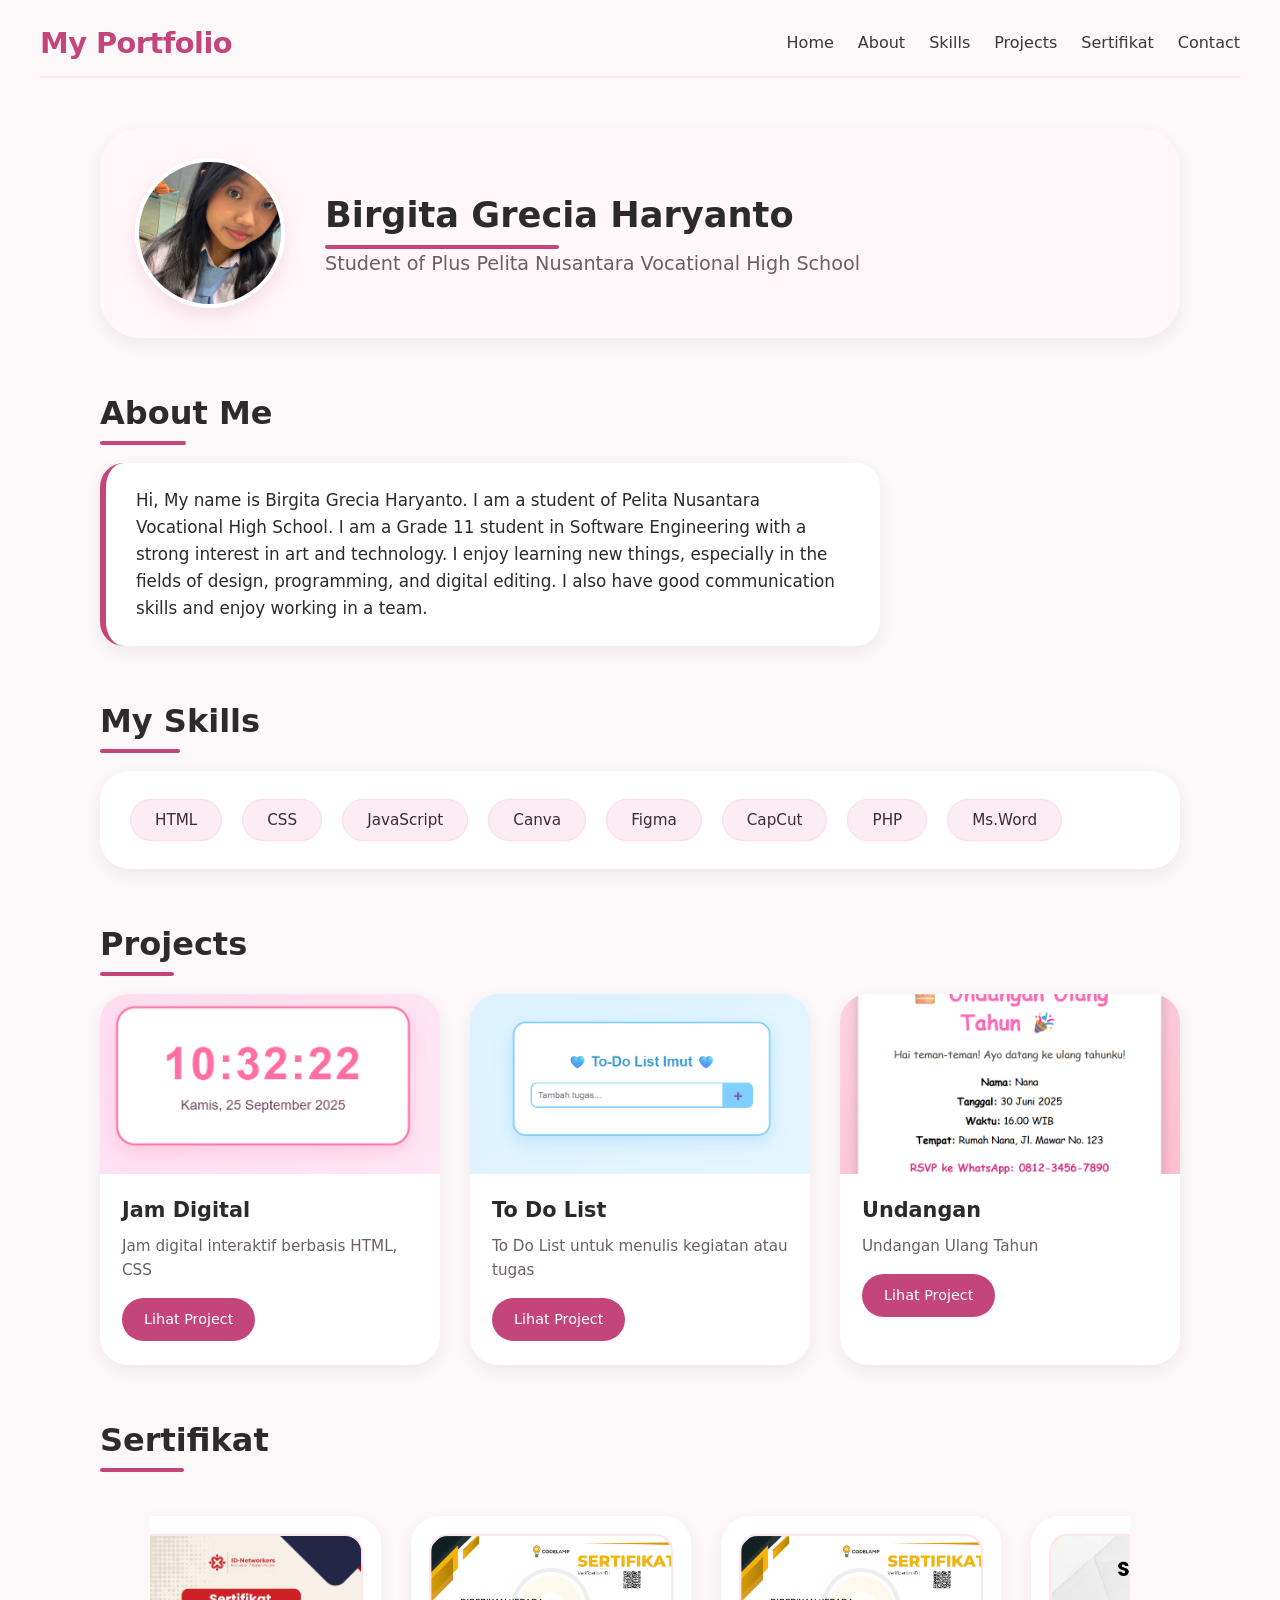
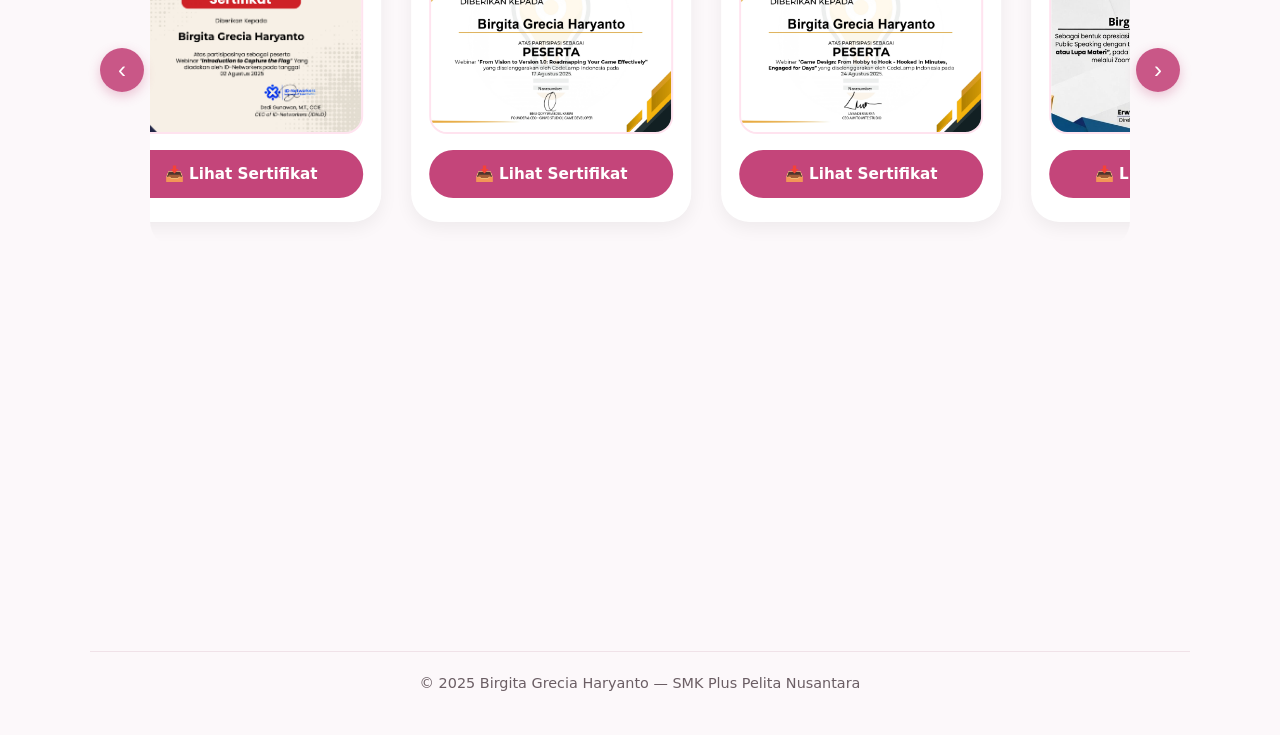
==== commit c9a514c0: "nambah sertif" ====
--- a/index.html
+++ b/index.html
@@ -5,93 +5,333 @@
   <meta name="viewport" content="width=device-width, initial-scale=1.0">
   <title>Portofolio — Birgita Grecia</title>
   <style>
-    /* Tambahan CSS khusus untuk sertifikat - tanpa mengubah warna */
-    .sertifikat-list {
+    /* ===== RESET & BASE ===== */
+    * {
+      margin: 0;
+      padding: 0;
+      box-sizing: border-box;
+      scroll-behavior: smooth;
+    }
+
+    body {
+      font-family: 'Segoe UI', Roboto, system-ui, -apple-system, sans-serif;
+      background: #fcf8fa;
+      color: #2d2a2c;
+      line-height: 1.6;
+      padding: 0 20px;
+    }
+
+    :root {
+      --accent: #c4457a;
+      --accent-dark: #a83664;
+      --muted: #6b5e64;
+      --bg-soft: #fff7fa;
+      --shadow: 0 6px 18px rgba(0,0,0,0.06);
+    }
+
+    header {
+      max-width: 1200px;
+      margin: 0 auto;
+      padding: 20px 0 10px;
+      display: flex;
+      justify-content: space-between;
+      align-items: center;
+      flex-wrap: wrap;
+      border-bottom: 2px solid #ffe3ef;
+      position: relative;
+    }
+
+    header h1 {
+      font-size: 1.8rem;
+      font-weight: 600;
+      color: var(--accent);
+      letter-spacing: -0.5px;
+    }
+
+    /* ===== HAMBURGER BUTTON ===== */
+    .hamburger {
+      display: none;
+      flex-direction: column;
+      cursor: pointer;
+      gap: 5px;
+      padding: 5px;
+      background: transparent;
+      border: none;
+      z-index: 100;
+    }
+
+    .hamburger span {
+      display: block;
+      width: 28px;
+      height: 3px;
+      background: var(--accent);
+      border-radius: 4px;
+      transition: 0.3s ease;
+    }
+
+    .hamburger.active span:nth-child(1) {
+      transform: rotate(45deg) translate(5px, 6px);
+    }
+
+    .hamburger.active span:nth-child(2) {
+      opacity: 0;
+    }
+
+    .hamburger.active span:nth-child(3) {
+      transform: rotate(-45deg) translate(5px, -6px);
+    }
+
+    nav ul {
+      display: flex;
+      gap: 24px;
+      list-style: none;
+      flex-wrap: wrap;
+    }
+
+    nav a {
+      text-decoration: none;
+      color: #3d353a;
+      font-weight: 500;
+      font-size: 1rem;
+      transition: 0.2s;
+      padding: 4px 0;
+      border-bottom: 2px solid transparent;
+    }
+
+    nav a:hover {
+      color: var(--accent);
+      border-bottom-color: var(--accent);
+    }
+
+    section {
+      max-width: 1100px;
+      margin: 50px auto;
+      padding: 0 10px;
+    }
+
+    h2 {
+      font-size: 2rem;
+      font-weight: 600;
+      margin-bottom: 24px;
+      color: #2d2a2c;
+      position: relative;
+      display: inline-block;
+    }
+
+    h2::after {
+      content: '';
+      position: absolute;
+      left: 0;
+      bottom: -6px;
+      width: 50%;
+      height: 4px;
+      background: var(--accent);
+      border-radius: 4px;
+    }
+
+    /* ===== FADE-IN ===== */
+    .fade-in {
+      opacity: 0;
+      transform: translateY(18px);
+      transition: opacity 0.8s ease, transform 0.8s ease;
+    }
+
+    .fade-in.show {
+      opacity: 1;
+      transform: translateY(0);
+    }
+
+    /* ===== HERO ===== */
+    .hero-container {
+      display: flex;
+      align-items: center;
+      gap: 40px;
+      flex-wrap: wrap;
+      background: var(--bg-soft);
+      padding: 30px 35px;
+      border-radius: 40px;
+      box-shadow: var(--shadow);
+    }
+
+    .hero-container img {
+      width: 150px;
+      height: 150px;
+      border-radius: 50%;
+      object-fit: cover;
+      border: 4px solid white;
+      box-shadow: 0 8px 18px rgba(196, 69, 122, 0.15);
+    }
+
+    .hero-text h2 {
+      font-size: 2.2rem;
+      margin-bottom: 6px;
+    }
+
+    .hero-text p {
+      font-size: 1.2rem;
+      color: var(--muted);
+    }
+
+    /* ===== ABOUT ===== */
+    .about p {
+      max-width: 780px;
+      background: white;
+      padding: 24px 30px;
+      border-radius: 24px;
+      box-shadow: var(--shadow);
+      font-size: 1.05rem;
+      border-left: 6px solid var(--accent);
+    }
+
+    /* ===== SKILLS ===== */
+    .skills-list {
+      display: flex;
+      flex-wrap: wrap;
+      gap: 16px 20px;
+      background: white;
+      padding: 28px 30px;
+      border-radius: 30px;
+      box-shadow: var(--shadow);
+    }
+
+    .skill {
+      background: #fcecf3;
+      padding: 8px 24px;
+      border-radius: 40px;
+      font-weight: 500;
+      color: #3d2a33;
+      font-size: 0.95rem;
+      box-shadow: 0 2px 6px rgba(0,0,0,0.02);
+      transition: 0.2s;
+      border: 1px solid #ffdae9;
+    }
+
+    .skill:hover {
+      background: var(--accent);
+      color: white;
+      border-color: var(--accent);
+      transform: scale(1.02);
+    }
+
+    /* ===== PROJECTS ===== */
+    .project-list {
       display: grid;
       grid-template-columns: repeat(auto-fit, minmax(260px, 1fr));
       gap: 30px;
-      margin-top: 30px;
+    }
+
+    .project {
+      background: white;
+      border-radius: 28px;
+      overflow: hidden;
+      box-shadow: var(--shadow);
+      transition: 0.35s ease;
+      display: flex;
+      flex-direction: column;
+    }
+
+    .project:hover {
+      transform: translateY(-8px);
+      box-shadow: 0 14px 30px rgba(0,0,0,0.08);
+    }
+
+    .project img {
+      width: 100%;
+      height: 180px;
+      object-fit: cover;
+      background: #f2e6ec;
+    }
+
+    .project-content {
+      padding: 20px 22px 24px;
+    }
+
+    .project-content h3 {
+      font-size: 1.3rem;
+      margin-bottom: 6px;
+    }
+
+    .project-content p {
+      color: var(--muted);
+      font-size: 0.95rem;
+      margin-bottom: 16px;
+    }
+
+    .project-content a {
+      display: inline-block;
+      background: var(--accent);
+      color: white;
+      text-decoration: none;
+      padding: 10px 22px;
+      border-radius: 40px;
+      font-weight: 500;
+      transition: 0.25s;
+      font-size: 0.9rem;
+    }
+
+    .project-content a:hover {
+      background: var(--accent-dark);
+      transform: scale(1.02);
+    }
+
+    /* ===== CAROUSEL SERTIFIKAT ===== */
+    .carousel-section {
+      position: relative;
+      padding: 0 50px;
+    }
+
+    .carousel-wrapper {
+      overflow: hidden;
+      position: relative;
+      border-radius: 28px;
+      background: transparent;
+      cursor: grab;
+      user-select: none;
+      -webkit-user-select: none;
+      padding: 10px 0;
+    }
+
+    .carousel-wrapper:active {
+      cursor: grabbing;
+    }
+
+    .carousel-container {
+      display: flex;
+      gap: 30px;
+      padding: 16px 10px;
+      transition: none;
+      will-change: transform;
     }
 
     .sertifikat-item {
-      background: #fff;
-      border-radius: 18px;
-      padding: 25px;
-      box-shadow: 0 6px 18px rgba(0,0,0,0.08);
-      transition: all 0.4s ease;
+      flex: 0 0 auto;
+      width: 280px;
+      background: white;
+      border-radius: 28px;
+      padding: 18px 18px 24px;
+      box-shadow: var(--shadow);
+      transition: 0.35s ease;
       text-align: center;
       display: flex;
       flex-direction: column;
+      align-items: center;
+      pointer-events: auto;
     }
 
     .sertifikat-item:hover {
-      transform: translateY(-8px);
-      box-shadow: 0 12px 28px rgba(0,0,0,0.12);
-    }
-
-    .sertifikat-preview {
-      width: 100%;
-      height: 200px;
-      background: #f8f0f4;
-      border-radius: 12px;
-      display: flex;
-      flex-direction: column;
-      align-items: center;
-      justify-content: center;
-      border: 2px dashed #ffd6e9;
-      margin-bottom: 15px;
-      transition: all 0.3s ease;
-    }
-
-    .sertifikat-preview:hover {
-      border-color: var(--accent);
-      background: #fff6fb;
-    }
-
-    .sertifikat-preview .icon {
-      font-size: 50px;
-      margin-bottom: 8px;
-    }
-
-    .sertifikat-preview .label {
-      font-size: 14px;
-      color: var(--muted);
-      font-weight: 500;
-    }
-
-    .project-content a {
-      display: inline-block;
-      background: var(--accent);
-      color: #fff;
-      font-weight: 600;
-      padding: 10px 24px;
-      border-radius: 8px;
-      text-decoration: none;
-      transition: all 0.3s ease;
-      margin-top: 5px;
-      width: 100%;
-    }
-
-    .project-content a:hover {
-      background: var(--accent-dark);
-      transform: scale(1.05);
-    }
-
-    .sertifikat-item .sertifikat-title {
-      font-size: 14px;
-      color: var(--muted);
-      margin-top: 12px;
-      font-weight: 500;
-    }
-
-    /* Jika ingin menampilkan gambar (konversi PDF ke PNG/JPG dulu) */
+      transform: translateY(-6px);
+      box-shadow: 0 14px 28px rgba(0,0,0,0.12);
+    }
+
     .sertifikat-item img {
       width: 100%;
       height: 200px;
       object-fit: cover;
-      border-radius: 12px;
-      border: 2px solid #ffd6e9;
-      transition: all 0.3s ease;
+      border-radius: 18px;
+      border: 2px solid #ffe3ef;
+      transition: 0.3s;
+      background: #faf0f4;
+      pointer-events: none;
     }
 
     .sertifikat-item img:hover {
@@ -99,12 +339,184 @@
       transform: scale(1.02);
     }
 
-    /* Responsive */
-    @media (max-width: 768px) {
-      .sertifikat-list {
+    .sertifikat-item .pdf-link {
+      display: inline-block;
+      background: var(--accent);
+      color: white;
+      font-weight: 600;
+      padding: 12px 18px;
+      border-radius: 40px;
+      text-decoration: none;
+      transition: 0.3s;
+      margin-top: 16px;
+      width: 100%;
+      font-size: 0.95rem;
+      pointer-events: auto;
+    }
+
+    .sertifikat-item .pdf-link:hover {
+      background: var(--accent-dark);
+      transform: scale(1.02);
+    }
+
+    /* ===== TOMBOL NAVIGASI ===== */
+    .carousel-btn {
+      position: absolute;
+      top: 50%;
+      transform: translateY(-50%);
+      background: rgba(196, 69, 122, 0.9);
+      color: white;
+      border: none;
+      width: 44px;
+      height: 44px;
+      border-radius: 50%;
+      font-size: 1.5rem;
+      cursor: pointer;
+      transition: 0.3s ease;
+      z-index: 10;
+      display: flex;
+      align-items: center;
+      justify-content: center;
+      box-shadow: 0 4px 12px rgba(196, 69, 122, 0.3);
+    }
+
+    .carousel-btn:hover {
+      background: var(--accent-dark);
+      transform: translateY(-50%) scale(1.1);
+      box-shadow: 0 6px 20px rgba(196, 69, 122, 0.4);
+    }
+
+    .carousel-btn:active {
+      transform: translateY(-50%) scale(0.95);
+    }
+
+    .carousel-btn.prev {
+      left: 0;
+    }
+
+    .carousel-btn.next {
+      right: 0;
+    }
+
+    /* ===== CONTACT ===== */
+    .contact {
+      background: var(--bg-soft);
+      padding: 30px 35px;
+      border-radius: 40px;
+      box-shadow: var(--shadow);
+    }
+
+    .contact p {
+      margin: 12px 0;
+      font-size: 1.05rem;
+    }
+
+    .contact a {
+      color: var(--accent);
+      text-decoration: none;
+      font-weight: 500;
+      border-bottom: 1px dotted transparent;
+      transition: 0.2s;
+    }
+
+    .contact a:hover {
+      border-bottom-color: var(--accent);
+    }
+
+    footer {
+      max-width: 1100px;
+      margin: 10px auto 40px;
+      text-align: center;
+      color: var(--muted);
+      border-top: 1px solid #f0e2e8;
+      padding-top: 20px;
+      font-size: 0.9rem;
+    }
+
+    /* ===== RESPONSIVE ===== */
+    @media (max-width: 750px) {
+      .hamburger {
+        display: flex;
+      }
+
+      nav {
+        position: absolute;
+        top: 100%;
+        left: 0;
+        right: 0;
+        background: white;
+        padding: 0 20px;
+        border-radius: 0 0 24px 24px;
+        box-shadow: 0 20px 30px rgba(0,0,0,0.08);
+        max-height: 0;
+        overflow: hidden;
+        transition: max-height 0.4s ease, padding 0.3s ease;
+        z-index: 99;
+      }
+
+      nav.open {
+        max-height: 400px;
+        padding: 20px 20px 30px;
+        border-top: 2px solid #ffe3ef;
+      }
+
+      nav ul {
+        flex-direction: column;
+        gap: 14px;
+        align-items: center;
+      }
+
+      nav a {
+        font-size: 1.1rem;
+        display: block;
+        padding: 6px 0;
+      }
+
+      .hero-container {
+        flex-direction: column;
+        text-align: center;
+        padding: 25px 20px;
+      }
+
+      .hero-text h2 {
+        font-size: 1.8rem;
+      }
+
+      .project-list {
         grid-template-columns: 1fr;
         max-width: 400px;
-        margin: 30px auto 0;
+        margin-left: auto;
+        margin-right: auto;
+      }
+
+      .carousel-section {
+        padding: 0 40px;
+      }
+
+      .carousel-btn {
+        width: 36px;
+        height: 36px;
+        font-size: 1.2rem;
+      }
+    }
+
+    @media (max-width: 650px) {
+      .sertifikat-item {
+        width: 220px;
+        padding: 14px 14px 20px;
+      }
+      .sertifikat-item img {
+        height: 150px;
+      }
+
+      .carousel-section {
+        padding: 0 35px;
+      }
+
+      .carousel-btn {
+        width: 32px;
+        height: 32px;
+        font-size: 1rem;
       }
     }
 
@@ -112,13 +524,42 @@
       body { padding: 0 12px; }
       section { margin: 30px auto; }
       header h1 { font-size: 1.4rem; }
+      
+      .sertifikat-item {
+        width: 180px;
+        padding: 10px 10px 16px;
+      }
+      .sertifikat-item img {
+        height: 120px;
+      }
+      .sertifikat-item .pdf-link {
+        font-size: 0.75rem;
+        padding: 8px 12px;
+      }
+
+      .carousel-section {
+        padding: 0 30px;
+      }
+
+      .carousel-btn {
+        width: 28px;
+        height: 28px;
+        font-size: 0.8rem;
+      }
     }
   </style>
 </head>
 <body>
   <header>
     <h1>My Portfolio</h1>
-    <nav>
+    
+    <button class="hamburger" id="hamburger" aria-label="Toggle menu">
+      <span></span>
+      <span></span>
+      <span></span>
+    </button>
+
+    <nav id="navMenu">
       <ul>
         <li><a href="#home">Home</a></li>
         <li><a href="#about">About</a></li>
@@ -195,40 +636,129 @@
     </div>
   </section>
 
-  <!-- BAGIAN SERTIFIKAT YANG SUDAH DIPERBAIKI - TANPA MENGUBAH WARNA -->
+  <!-- ===== SERTIFIKAT (CAROUSEL DENGAN TOMBOL) ===== -->
   <section id="sertifikat" class="sertifikat fade-in">
     <h2>Sertifikat</h2>
-    <div class="sertifikat-list">
-      <!-- Sertifikat 1 -->
-      <div class="sertifikat-item">
-        <div class="sertifikat-preview">
-        <img src="/library/Birgita Grecia Haryanto Sertifikat Webinar Introduction to Capture the Flag_page-0001.jpg" alt="Sertifikat 1">
+    
+    <div class="carousel-section">
+      <!-- Tombol Kiri -->
+      <button class="carousel-btn prev" id="prevBtn" aria-label="Previous">‹</button>
+      
+      <div class="carousel-wrapper">
+        <div class="carousel-container" id="carouselContainer">
+          
+          <!-- Sertifikat 1 -->
+          <div class="sertifikat-item">
+            <img src="/library/Birgita Grecia Haryanto Sertifikat Webinar Introduction to Capture the Flag_page-0001.jpg" alt="Sertifikat Webinar Capture the Flag">
+            <a href="/library/Birgita Grecia Haryanto Sertifikat Webinar Introduction to Capture the Flag_page-0001.jpg" target="_blank" class="pdf-link">
+              📥 Lihat Sertifikat
+            </a>
+          </div>
+
+          <!-- Sertifikat 2 -->
+          <div class="sertifikat-item">
+            <img src="/library/From Vision to Version 1.0 Roadmapping Your Game Effectively_page-0001.jpg" alt="Sertifikat Roadmapping Game">
+            <a href="/library/From Vision to Version 1.0 Roadmapping Your Game Effectively.pdf" target="_blank" class="pdf-link">
+              📥 Lihat Sertifikat
+            </a>
+          </div>
+
+          <!-- Sertifikat 3 -->
+          <div class="sertifikat-item">
+            <img src="/library/Game Design From hobby to hook_page-0001.jpg" alt="Sertifikat Game Design">
+            <a href="/library/Game Design From hobby to hook.pdf" target="_blank" class="pdf-link">
+              📥 Lihat Sertifikat
+            </a>
+          </div>
+
+          <!-- ===== TAMBAHAN 4 SLOT BARU ===== -->
+          <!-- Sertifikat 4 -->
+          <div class="sertifikat-item">
+            <img src="/library/Cara mengendalikan Diri saat Grogi, Gemetar, atau Lupa materi.jpeg" alt="Sertifikat 4">
+            <a href="/library/Cara mengendalikan Diri saat Grogi, Gemetar, atau Lupa materi.jpeg" target="_blank" class="pdf-link">
+              📥 Lihat Sertifikat
+            </a>
+          </div>
+
+          <!-- Sertifikat 5 -->
+          <div class="sertifikat-item">
+            <img src="/library/Content Mastery.jpeg" alt="Sertifikat 5">
+            <a href="/library/Content Mastery.jpeg" target="_blank" class="pdf-link">
+              📥 Lihat Sertifikat
+            </a>
+          </div>
+
+          <!-- Sertifikat 6 -->
+          <div class="sertifikat-item">
+            <img src="/library/google cloud.png" alt="Sertifikat 6">
+            <a href="/library/google cloud.pdf" target="_blank" class="pdf-link">
+              📥 Lihat Sertifikat
+            </a>
+          </div>
+
+          <!-- Sertifikat 7 -->
+          <div class="sertifikat-item">
+            <img src="/library/Strategi pengembang.jpg" alt="Sertifikat 7">
+            <a href="/library/Strategi pengembang.jpg" target="_blank" class="pdf-link">
+              📥 Lihat Sertifikat
+            </a>
+          </div>
+
+          <!-- DUPLIKAT UNTUK LOOPING -->
+          <div class="sertifikat-item">
+            <img src="/library/Birgita Grecia Haryanto Sertifikat Webinar Introduction to Capture the Flag_page-0001.jpg" alt="Sertifikat Webinar Capture the Flag">
+            <a href="/library/Birgita Grecia Haryanto Sertifikat Webinar Introduction to Capture the Flag_page-0001.jpg" target="_blank" class="pdf-link">
+              📥 Lihat Sertifikat
+            </a>
+          </div>
+
+          <div class="sertifikat-item">
+            <img src="/library/From Vision to Version 1.0 Roadmapping Your Game Effectively_page-0001.jpg" alt="Sertifikat Roadmapping Game">
+            <a href="/library/From Vision to Version 1.0 Roadmapping Your Game Effectively.pdf" target="_blank" class="pdf-link">
+              📥 Lihat Sertifikat
+            </a>
+          </div>
+
+          <div class="sertifikat-item">
+            <img src="/library/Game Design From hobby to hook_page-0001.jpg" alt="Sertifikat Game Design">
+            <a href="/library/Game Design From hobby to hook.pdf" target="_blank" class="pdf-link">
+              📥 Lihat Sertifikat
+            </a>
+          </div>
+
+          <div class="sertifikat-item">
+            <img src="/library/sertifikat4.jpg" alt="Sertifikat 4">
+            <a href="/library/sertifikat4.pdf" target="_blank" class="pdf-link">
+              📥 Lihat Sertifikat
+            </a>
+          </div>
+
+          <div class="sertifikat-item">
+            <img src="/library/sertifikat5.jpg" alt="Sertifikat 5">
+            <a href="/library/sertifikat5.pdf" target="_blank" class="pdf-link">
+              📥 Lihat Sertifikat
+            </a>
+          </div>
+
+          <div class="sertifikat-item">
+            <img src="/library/sertifikat6.jpg" alt="Sertifikat 6">
+            <a href="/library/sertifikat6.pdf" target="_blank" class="pdf-link">
+              📥 Lihat Sertifikat
+            </a>
+          </div>
+
+          <div class="sertifikat-item">
+            <img src="/library/sertifikat7.jpg" alt="Sertifikat 7">
+            <a href="/library/sertifikat7.pdf" target="_blank" class="pdf-link">
+              📥 Lihat Sertifikat
+            </a>
+          </div>
+
         </div>
-        <a href="/library/Birgita Grecia Haryanto Sertifikat Webinar Introduction to Capture the Flag_page-0001.jpg" target="_blank" class="pdf-link">
-          📥 Lihat Sertifikat
-        </a>
       </div>
 
-      <!-- Sertifikat 2 -->
-      <div class="sertifikat-item">
-        <div class="sertifikat-preview">
-        <img src="/library/From Vision to Version 1.0 Roadmapping Your Game Effectively_page-0001.jpg" alt="Sertifikat 1">
-        
-        </div>
-        <a href="/library/From Vision to Version 1.0 Roadmapping Your Game Effectively.pdf" target="_blank" class="pdf-link">
-          📥 Lihat Sertifikat
-        </a>
-      </div>
-
-      <!-- Sertifikat 3 -->
-      <div class="sertifikat-item">
-        <div class="sertifikat-preview">
-        <img src="/library/Game Design From hobby to hook_page-0001.jpg" alt="Sertifikat 1">
-        </div>
-        <a href="/library/Game Design From hobby to hook.pdf" target="_blank" class="pdf-link">
-          📥 Lihat Sertifikat
-        </a>
-      </div>
+      <!-- Tombol Kanan -->
+      <button class="carousel-btn next" id="nextBtn" aria-label="Next">›</button>
     </div>
   </section>
 
@@ -246,7 +776,233 @@
   </footer>
 
   <script>
-    // Animasi fade-in saat scroll
+    // ===== CAROUSEL SERTIFIKAT DENGAN TOMBOL =====
+    const carousel = document.getElementById('carouselContainer');
+    const prevBtn = document.getElementById('prevBtn');
+    const nextBtn = document.getElementById('nextBtn');
+    
+    let isDragging = false;
+    let startX = 0;
+    let currentTranslateX = 0;
+    let prevTranslateX = 0;
+    let autoSlideInterval = null;
+    const slideSpeed = 0.6;
+    const pauseOnHover = true;
+    
+    const totalItems = carousel.querySelectorAll('.sertifikat-item').length;
+    const originalItems = totalItems / 2;
+    let itemWidth = 0;
+    let containerWidth = 0;
+
+    // Update ukuran
+    function updateSizes() {
+      const items = carousel.querySelectorAll('.sertifikat-item');
+      if (items.length === 0) return;
+      itemWidth = items[0].offsetWidth + 30;
+      containerWidth = carousel.parentElement.clientWidth;
+    }
+
+    // Auto-slide
+    function startAutoSlide() {
+      if (autoSlideInterval) return;
+      autoSlideInterval = setInterval(() => {
+        if (!isDragging) {
+          currentTranslateX -= slideSpeed;
+          const maxScroll = (itemWidth * originalItems) - containerWidth;
+          if (Math.abs(currentTranslateX) >= maxScroll + itemWidth) {
+            carousel.style.transition = 'none';
+            currentTranslateX = 0;
+            setTranslateX(currentTranslateX);
+            void carousel.offsetHeight;
+            carousel.style.transition = 'transform 0.5s cubic-bezier(0.25, 0.46, 0.45, 0.94)';
+          } else {
+            setTranslateX(currentTranslateX);
+          }
+        }
+      }, 16);
+    }
+
+    function stopAutoSlide() {
+      clearInterval(autoSlideInterval);
+      autoSlideInterval = null;
+    }
+
+    function setTranslateX(value) {
+      carousel.style.transform = `translateX(${value}px)`;
+      prevTranslateX = value;
+    }
+
+    // Pindah ke slide tertentu
+    function goToSlide(index) {
+      stopAutoSlide();
+      const targetPos = -(index * itemWidth);
+      const maxScroll = (itemWidth * originalItems) - containerWidth;
+      let newPos = Math.max(Math.min(targetPos, 0), -maxScroll);
+      
+      carousel.style.transition = 'transform 0.5s cubic-bezier(0.25, 0.46, 0.45, 0.94)';
+      currentTranslateX = newPos;
+      setTranslateX(newPos);
+      
+      if (Math.abs(newPos) >= maxScroll) {
+        setTimeout(() => {
+          carousel.style.transition = 'none';
+          currentTranslateX = 0;
+          setTranslateX(0);
+          void carousel.offsetHeight;
+          carousel.style.transition = 'transform 0.5s cubic-bezier(0.25, 0.46, 0.45, 0.94)';
+        }, 500);
+      }
+      
+      setTimeout(() => {
+        if (!isDragging) startAutoSlide();
+      }, 3000);
+    }
+
+    // Navigasi dengan tombol
+    function nextSlide() {
+      updateSizes();
+      const currentPos = Math.abs(prevTranslateX);
+      const currentIndex = Math.round(currentPos / itemWidth);
+      const nextIndex = currentIndex + 1;
+      
+      if (nextIndex >= originalItems) {
+        goToSlide(0);
+      } else {
+        goToSlide(nextIndex);
+      }
+    }
+
+    function prevSlide() {
+      updateSizes();
+      const currentPos = Math.abs(prevTranslateX);
+      const currentIndex = Math.round(currentPos / itemWidth);
+      const prevIndex = currentIndex - 1;
+      
+      if (prevIndex < 0) {
+        const maxScroll = (itemWidth * originalItems) - containerWidth;
+        const lastIndex = originalItems - 1;
+        goToSlide(lastIndex);
+      } else {
+        goToSlide(prevIndex);
+      }
+    }
+
+    // Event listeners tombol
+    nextBtn.addEventListener('click', (e) => {
+      e.stopPropagation();
+      nextSlide();
+    });
+
+    prevBtn.addEventListener('click', (e) => {
+      e.stopPropagation();
+      prevSlide();
+    });
+
+    // Drag
+    carousel.addEventListener('mousedown', (e) => {
+      isDragging = true;
+      startX = e.clientX;
+      carousel.style.cursor = 'grabbing';
+      carousel.style.transition = 'none';
+      stopAutoSlide();
+    });
+
+    carousel.addEventListener('mousemove', (e) => {
+      if (!isDragging) return;
+      const diff = e.clientX - startX;
+      currentTranslateX = prevTranslateX + diff;
+      const maxScroll = (itemWidth * originalItems) - containerWidth;
+      if (currentTranslateX > 0) currentTranslateX = 0;
+      if (currentTranslateX < -maxScroll - itemWidth) currentTranslateX = -maxScroll - itemWidth;
+      setTranslateX(currentTranslateX);
+    });
+
+    carousel.addEventListener('mouseup', () => {
+      if (isDragging) {
+        isDragging = false;
+        carousel.style.cursor = 'grab';
+        carousel.style.transition = 'transform 0.5s cubic-bezier(0.25, 0.46, 0.45, 0.94)';
+        snapToNearest();
+        setTimeout(() => {
+          if (!isDragging) startAutoSlide();
+        }, 3000);
+      }
+    });
+
+    carousel.addEventListener('mouseleave', () => {
+      if (isDragging) {
+        isDragging = false;
+        carousel.style.cursor = 'grab';
+        carousel.style.transition = 'transform 0.5s cubic-bezier(0.25, 0.46, 0.45, 0.94)';
+        snapToNearest();
+        setTimeout(() => {
+          if (!isDragging) startAutoSlide();
+        }, 3000);
+      }
+    });
+
+    // Snap ke terdekat
+    function snapToNearest() {
+      updateSizes();
+      if (itemWidth === 0) return;
+      
+      const currentPos = Math.abs(prevTranslateX);
+      const nearestIndex = Math.round(currentPos / itemWidth);
+      let targetPos = -(nearestIndex * itemWidth);
+      const maxScroll = (itemWidth * originalItems) - containerWidth;
+      targetPos = Math.max(Math.min(targetPos, 0), -maxScroll);
+      
+      currentTranslateX = targetPos;
+      setTranslateX(targetPos);
+      
+      if (Math.abs(currentTranslateX) >= maxScroll) {
+        setTimeout(() => {
+          carousel.style.transition = 'none';
+          currentTranslateX = 0;
+          setTranslateX(0);
+          void carousel.offsetHeight;
+          carousel.style.transition = 'transform 0.5s cubic-bezier(0.25, 0.46, 0.45, 0.94)';
+        }, 500);
+      }
+    }
+
+    // Hover pause
+    if (pauseOnHover) {
+      const wrapper = carousel.parentElement;
+      wrapper.addEventListener('mouseenter', stopAutoSlide);
+      wrapper.addEventListener('mouseleave', () => {
+        if (!isDragging) startAutoSlide();
+      });
+    }
+
+    // Init
+    function initCarousel() {
+      updateSizes();
+      setTranslateX(0);
+      startAutoSlide();
+    }
+
+    window.addEventListener('load', () => {
+      setTimeout(initCarousel, 100);
+    });
+
+    // ===== HAMBURGER TOGGLE =====
+    const hamburger = document.getElementById('hamburger');
+    const navMenu = document.getElementById('navMenu');
+
+    hamburger.addEventListener('click', function() {
+      this.classList.toggle('active');
+      navMenu.classList.toggle('open');
+    });
+
+    document.querySelectorAll('nav a').forEach(link => {
+      link.addEventListener('click', () => {
+        hamburger.classList.remove('active');
+        navMenu.classList.remove('open');
+      });
+    });
+
+    // ===== FADE-IN SCROLL =====
     const faders = document.querySelectorAll('.fade-in');
     const appearOptions = { 
       threshold: 0.2, 
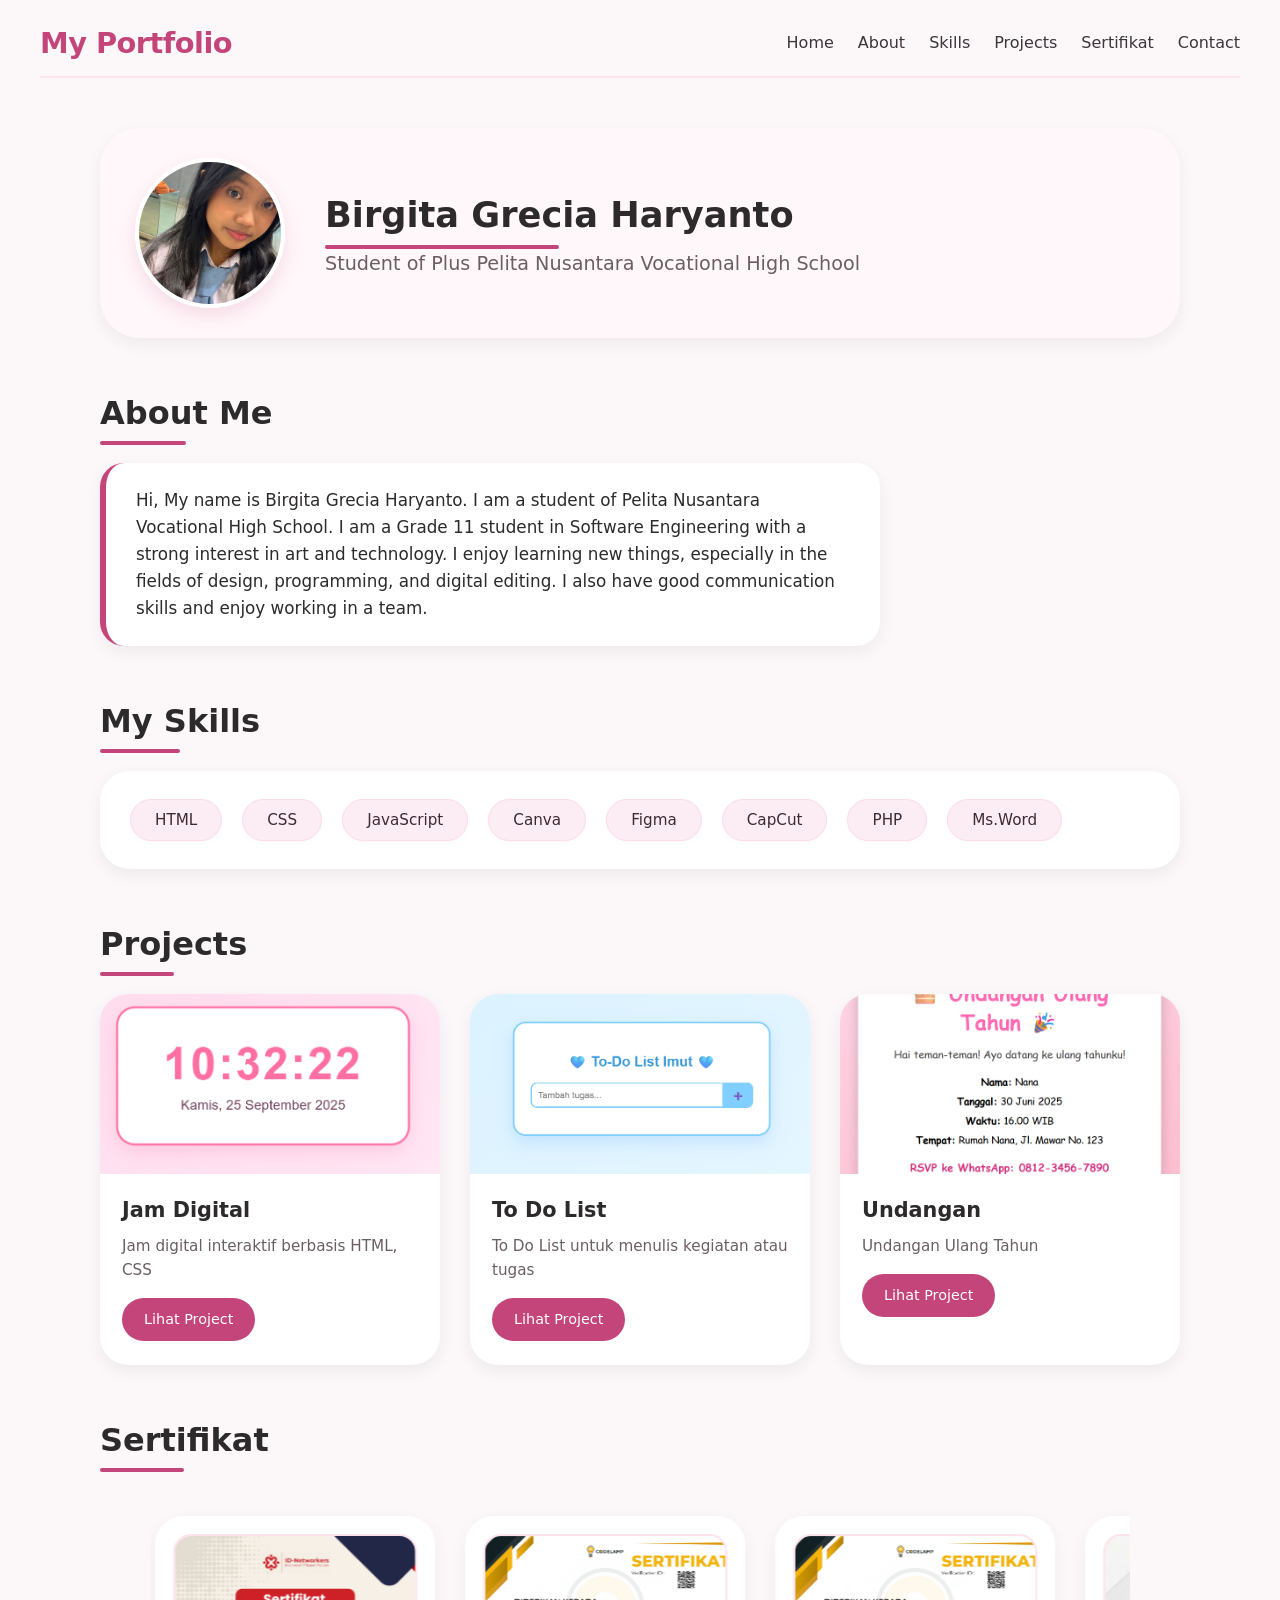
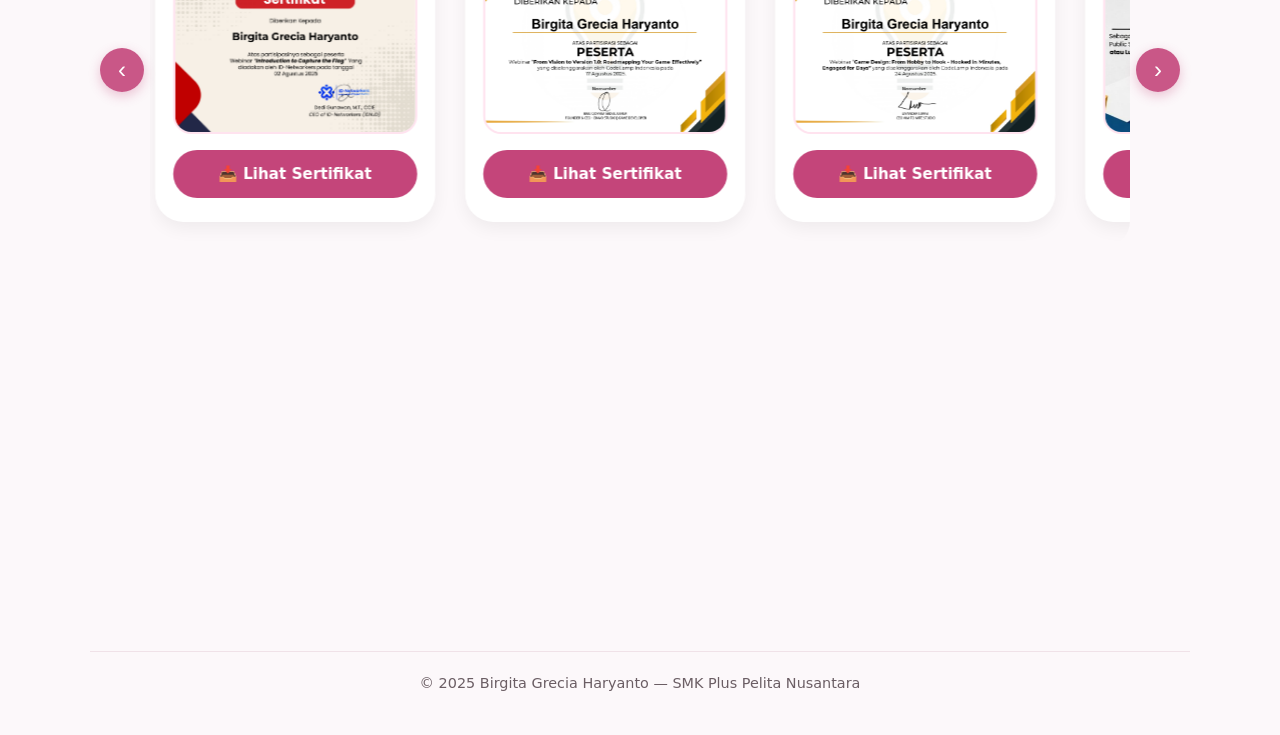
==== commit a6871a83: "ketinggala 1" ====
--- a/index.html
+++ b/index.html
@@ -700,6 +700,13 @@
           <div class="sertifikat-item">
             <img src="/library/Strategi pengembang.jpg" alt="Sertifikat 7">
             <a href="/library/Strategi pengembang.jpg" target="_blank" class="pdf-link">
+              📥 Lihat Sertifikat
+            </a>
+          </div>
+          <!-- sertif ke 8 -->
+           <div class="sertifikat-item">
+            <img src="/library/komunikasi efektif.jpg" alt="Sertifikat 8">
+            <a href="/library/komunikasi efektif.jpg" target="_blank" class="pdf-link">
               📥 Lihat Sertifikat
             </a>
           </div>
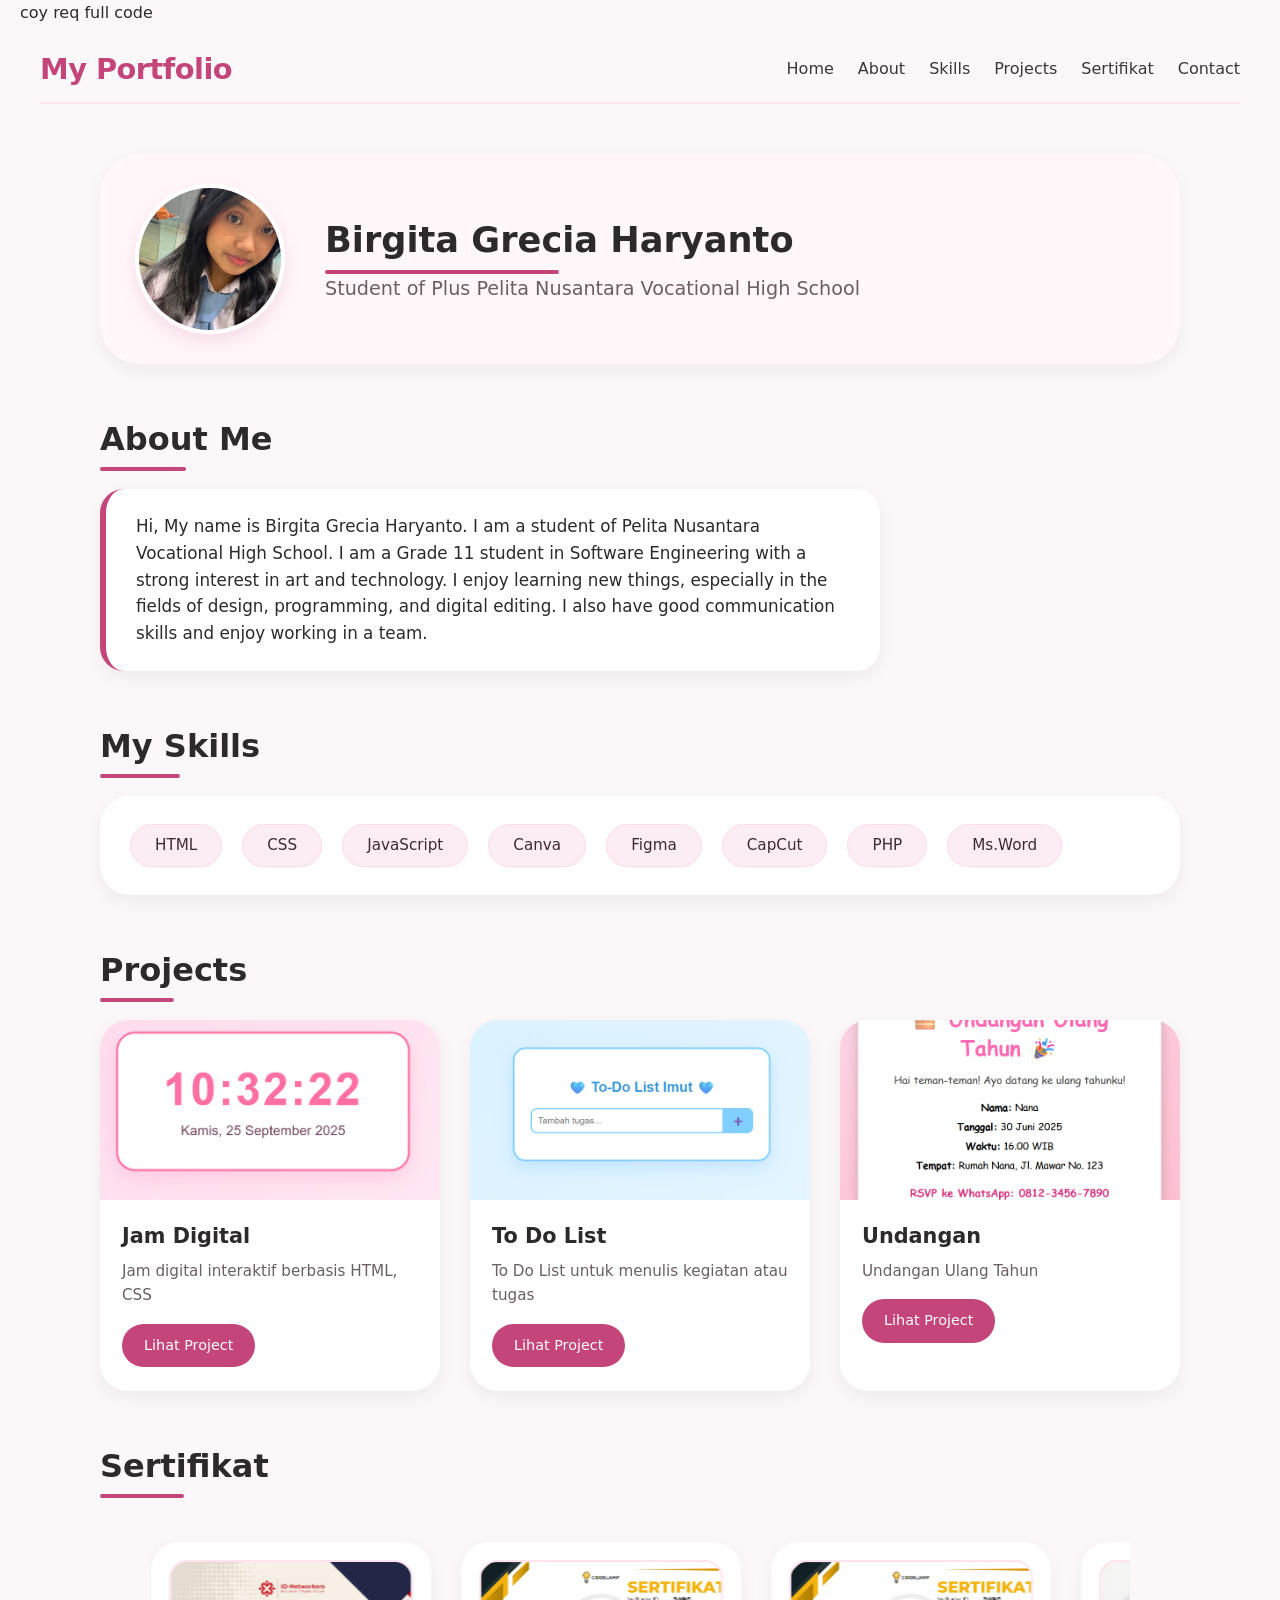
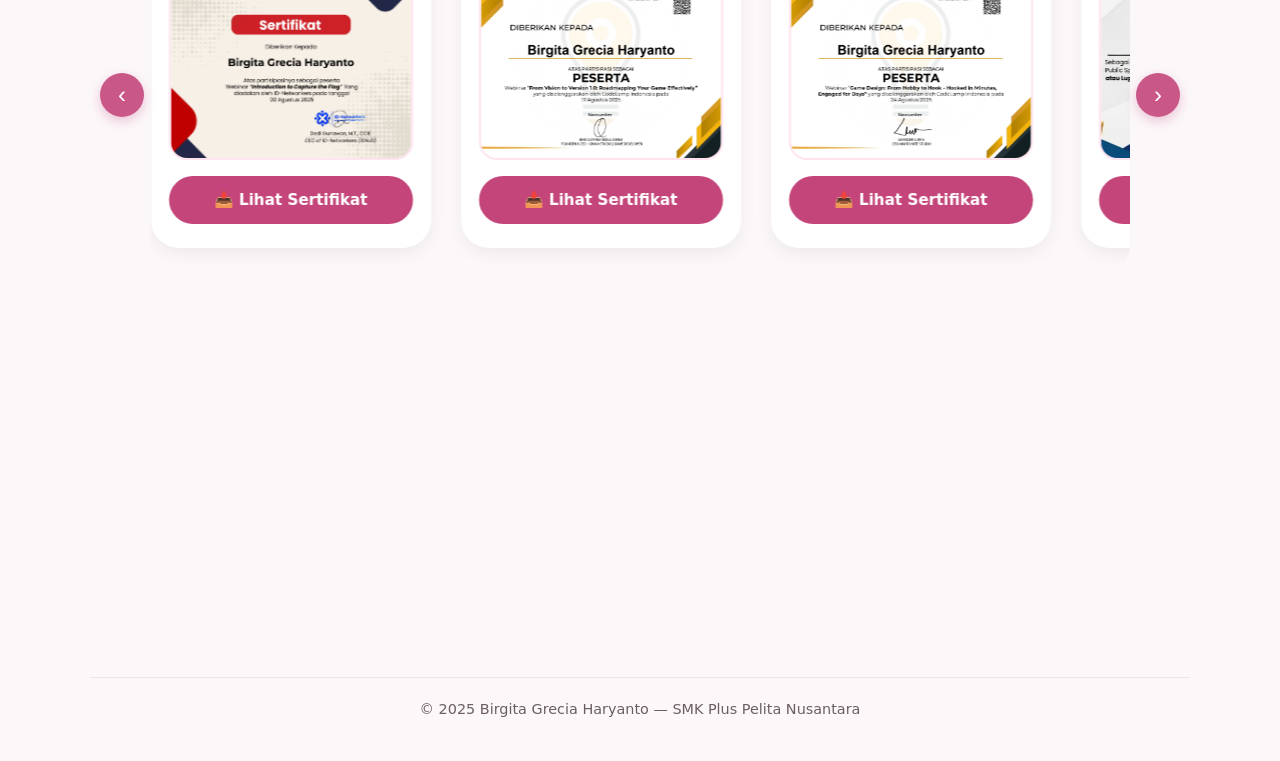
==== commit 331670f5: "ketinggala 1" ====
--- a/index.html
+++ b/index.html
@@ -1,3 +1,5 @@
+coy req full code 
+
 <!DOCTYPE html>
 <html lang="id">
 <head>
@@ -679,37 +681,37 @@
               📥 Lihat Sertifikat
             </a>
           </div>
-
-          <!-- Sertifikat 5 -->
-          <div class="sertifikat-item">
-            <img src="/library/Content Mastery.jpeg" alt="Sertifikat 5">
-            <a href="/library/Content Mastery.jpeg" target="_blank" class="pdf-link">
-              📥 Lihat Sertifikat
-            </a>
-          </div>
-
-          <!-- Sertifikat 6 -->
-          <div class="sertifikat-item">
-            <img src="/library/google cloud.png" alt="Sertifikat 6">
-            <a href="/library/google cloud.pdf" target="_blank" class="pdf-link">
-              📥 Lihat Sertifikat
-            </a>
-          </div>
-
-          <!-- Sertifikat 7 -->
-          <div class="sertifikat-item">
-            <img src="/library/Strategi pengembang.jpg" alt="Sertifikat 7">
-            <a href="/library/Strategi pengembang.jpg" target="_blank" class="pdf-link">
-              📥 Lihat Sertifikat
-            </a>
-          </div>
-          <!-- sertif ke 8 -->
+             <!-- sertif ke 8 -->
            <div class="sertifikat-item">
             <img src="/library/komunikasi efektif.jpg" alt="Sertifikat 8">
             <a href="/library/komunikasi efektif.jpg" target="_blank" class="pdf-link">
               📥 Lihat Sertifikat
             </a>
           </div>
+          <!-- Sertifikat 5 -->
+          <div class="sertifikat-item">
+            <img src="/library/Content Mastery.jpeg" alt="Sertifikat 5">
+            <a href="/library/Content Mastery.jpeg" target="_blank" class="pdf-link">
+              📥 Lihat Sertifikat
+            </a>
+          </div>
+
+          <!-- Sertifikat 6 -->
+          <div class="sertifikat-item">
+            <img src="/library/google cloud.png" alt="Sertifikat 6">
+            <a href="/library/google cloud.pdf" target="_blank" class="pdf-link">
+              📥 Lihat Sertifikat
+            </a>
+          </div>
+
+          <!-- Sertifikat 7 -->
+          <div class="sertifikat-item">
+            <img src="/library/Strategi pengembang.jpg" alt="Sertifikat 7">
+            <a href="/library/Strategi pengembang.jpg" target="_blank" class="pdf-link">
+              📥 Lihat Sertifikat
+            </a>
+          </div>
+       
 
           <!-- DUPLIKAT UNTUK LOOPING -->
           <div class="sertifikat-item">
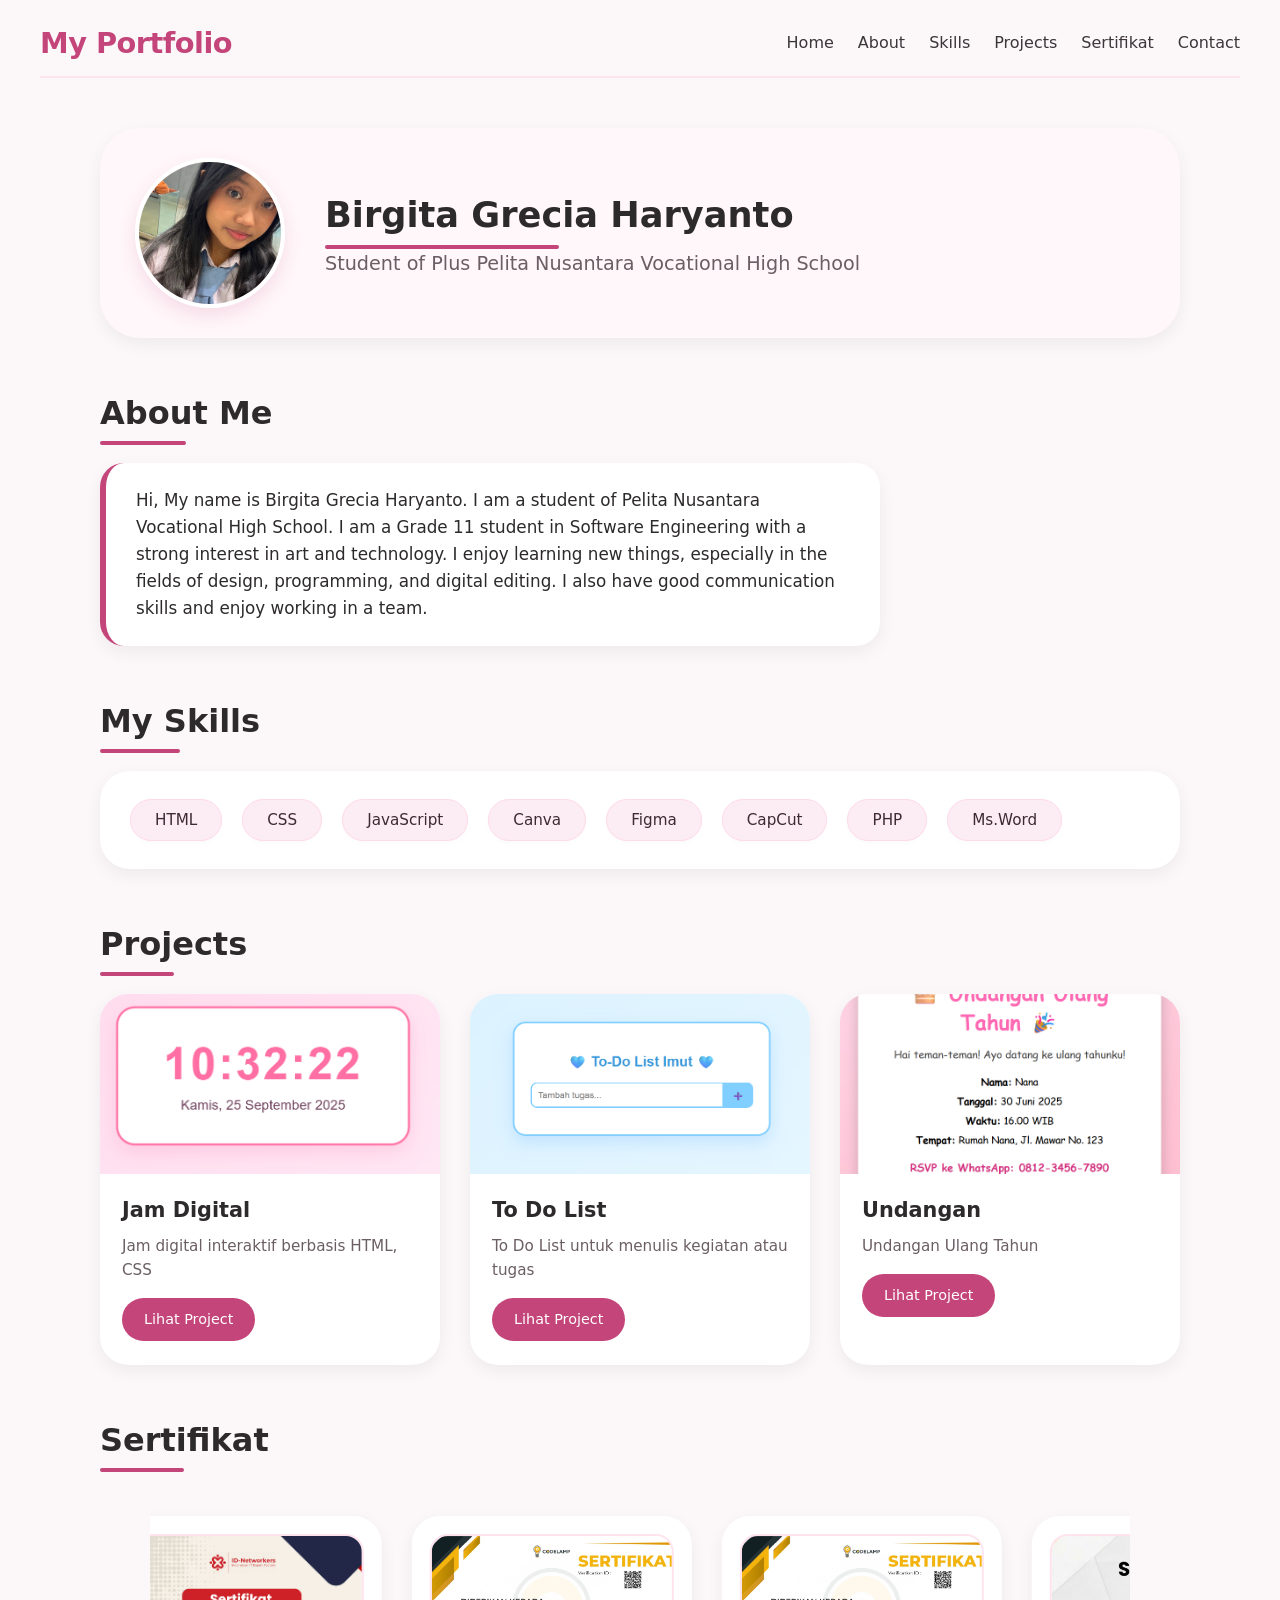
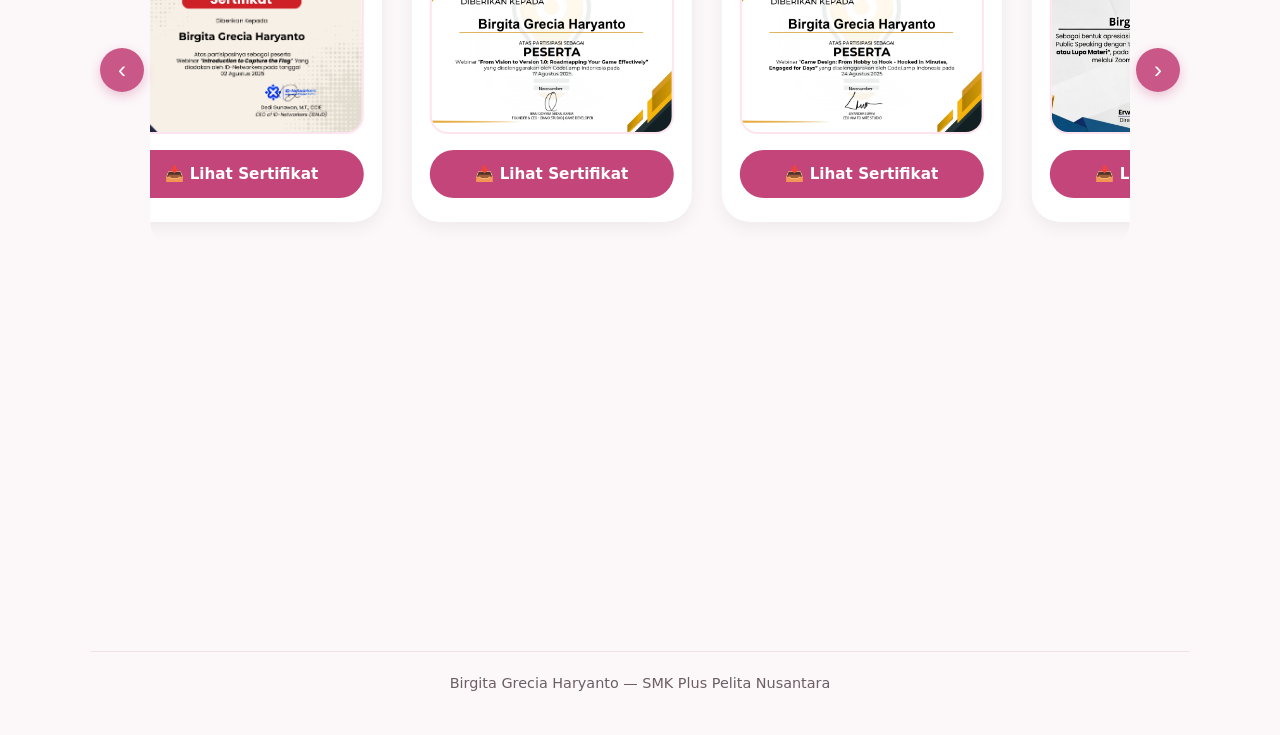
==== commit 3afe3dd4: "merapihkan" ====
--- a/index.html
+++ b/index.html
@@ -1,555 +1,10 @@
-coy req full code 
-
 <!DOCTYPE html>
 <html lang="id">
 <head>
   <meta charset="UTF-8">
   <meta name="viewport" content="width=device-width, initial-scale=1.0">
   <title>Portofolio — Birgita Grecia</title>
-  <style>
-    /* ===== RESET & BASE ===== */
-    * {
-      margin: 0;
-      padding: 0;
-      box-sizing: border-box;
-      scroll-behavior: smooth;
-    }
-
-    body {
-      font-family: 'Segoe UI', Roboto, system-ui, -apple-system, sans-serif;
-      background: #fcf8fa;
-      color: #2d2a2c;
-      line-height: 1.6;
-      padding: 0 20px;
-    }
-
-    :root {
-      --accent: #c4457a;
-      --accent-dark: #a83664;
-      --muted: #6b5e64;
-      --bg-soft: #fff7fa;
-      --shadow: 0 6px 18px rgba(0,0,0,0.06);
-    }
-
-    header {
-      max-width: 1200px;
-      margin: 0 auto;
-      padding: 20px 0 10px;
-      display: flex;
-      justify-content: space-between;
-      align-items: center;
-      flex-wrap: wrap;
-      border-bottom: 2px solid #ffe3ef;
-      position: relative;
-    }
-
-    header h1 {
-      font-size: 1.8rem;
-      font-weight: 600;
-      color: var(--accent);
-      letter-spacing: -0.5px;
-    }
-
-    /* ===== HAMBURGER BUTTON ===== */
-    .hamburger {
-      display: none;
-      flex-direction: column;
-      cursor: pointer;
-      gap: 5px;
-      padding: 5px;
-      background: transparent;
-      border: none;
-      z-index: 100;
-    }
-
-    .hamburger span {
-      display: block;
-      width: 28px;
-      height: 3px;
-      background: var(--accent);
-      border-radius: 4px;
-      transition: 0.3s ease;
-    }
-
-    .hamburger.active span:nth-child(1) {
-      transform: rotate(45deg) translate(5px, 6px);
-    }
-
-    .hamburger.active span:nth-child(2) {
-      opacity: 0;
-    }
-
-    .hamburger.active span:nth-child(3) {
-      transform: rotate(-45deg) translate(5px, -6px);
-    }
-
-    nav ul {
-      display: flex;
-      gap: 24px;
-      list-style: none;
-      flex-wrap: wrap;
-    }
-
-    nav a {
-      text-decoration: none;
-      color: #3d353a;
-      font-weight: 500;
-      font-size: 1rem;
-      transition: 0.2s;
-      padding: 4px 0;
-      border-bottom: 2px solid transparent;
-    }
-
-    nav a:hover {
-      color: var(--accent);
-      border-bottom-color: var(--accent);
-    }
-
-    section {
-      max-width: 1100px;
-      margin: 50px auto;
-      padding: 0 10px;
-    }
-
-    h2 {
-      font-size: 2rem;
-      font-weight: 600;
-      margin-bottom: 24px;
-      color: #2d2a2c;
-      position: relative;
-      display: inline-block;
-    }
-
-    h2::after {
-      content: '';
-      position: absolute;
-      left: 0;
-      bottom: -6px;
-      width: 50%;
-      height: 4px;
-      background: var(--accent);
-      border-radius: 4px;
-    }
-
-    /* ===== FADE-IN ===== */
-    .fade-in {
-      opacity: 0;
-      transform: translateY(18px);
-      transition: opacity 0.8s ease, transform 0.8s ease;
-    }
-
-    .fade-in.show {
-      opacity: 1;
-      transform: translateY(0);
-    }
-
-    /* ===== HERO ===== */
-    .hero-container {
-      display: flex;
-      align-items: center;
-      gap: 40px;
-      flex-wrap: wrap;
-      background: var(--bg-soft);
-      padding: 30px 35px;
-      border-radius: 40px;
-      box-shadow: var(--shadow);
-    }
-
-    .hero-container img {
-      width: 150px;
-      height: 150px;
-      border-radius: 50%;
-      object-fit: cover;
-      border: 4px solid white;
-      box-shadow: 0 8px 18px rgba(196, 69, 122, 0.15);
-    }
-
-    .hero-text h2 {
-      font-size: 2.2rem;
-      margin-bottom: 6px;
-    }
-
-    .hero-text p {
-      font-size: 1.2rem;
-      color: var(--muted);
-    }
-
-    /* ===== ABOUT ===== */
-    .about p {
-      max-width: 780px;
-      background: white;
-      padding: 24px 30px;
-      border-radius: 24px;
-      box-shadow: var(--shadow);
-      font-size: 1.05rem;
-      border-left: 6px solid var(--accent);
-    }
-
-    /* ===== SKILLS ===== */
-    .skills-list {
-      display: flex;
-      flex-wrap: wrap;
-      gap: 16px 20px;
-      background: white;
-      padding: 28px 30px;
-      border-radius: 30px;
-      box-shadow: var(--shadow);
-    }
-
-    .skill {
-      background: #fcecf3;
-      padding: 8px 24px;
-      border-radius: 40px;
-      font-weight: 500;
-      color: #3d2a33;
-      font-size: 0.95rem;
-      box-shadow: 0 2px 6px rgba(0,0,0,0.02);
-      transition: 0.2s;
-      border: 1px solid #ffdae9;
-    }
-
-    .skill:hover {
-      background: var(--accent);
-      color: white;
-      border-color: var(--accent);
-      transform: scale(1.02);
-    }
-
-    /* ===== PROJECTS ===== */
-    .project-list {
-      display: grid;
-      grid-template-columns: repeat(auto-fit, minmax(260px, 1fr));
-      gap: 30px;
-    }
-
-    .project {
-      background: white;
-      border-radius: 28px;
-      overflow: hidden;
-      box-shadow: var(--shadow);
-      transition: 0.35s ease;
-      display: flex;
-      flex-direction: column;
-    }
-
-    .project:hover {
-      transform: translateY(-8px);
-      box-shadow: 0 14px 30px rgba(0,0,0,0.08);
-    }
-
-    .project img {
-      width: 100%;
-      height: 180px;
-      object-fit: cover;
-      background: #f2e6ec;
-    }
-
-    .project-content {
-      padding: 20px 22px 24px;
-    }
-
-    .project-content h3 {
-      font-size: 1.3rem;
-      margin-bottom: 6px;
-    }
-
-    .project-content p {
-      color: var(--muted);
-      font-size: 0.95rem;
-      margin-bottom: 16px;
-    }
-
-    .project-content a {
-      display: inline-block;
-      background: var(--accent);
-      color: white;
-      text-decoration: none;
-      padding: 10px 22px;
-      border-radius: 40px;
-      font-weight: 500;
-      transition: 0.25s;
-      font-size: 0.9rem;
-    }
-
-    .project-content a:hover {
-      background: var(--accent-dark);
-      transform: scale(1.02);
-    }
-
-    /* ===== CAROUSEL SERTIFIKAT ===== */
-    .carousel-section {
-      position: relative;
-      padding: 0 50px;
-    }
-
-    .carousel-wrapper {
-      overflow: hidden;
-      position: relative;
-      border-radius: 28px;
-      background: transparent;
-      cursor: grab;
-      user-select: none;
-      -webkit-user-select: none;
-      padding: 10px 0;
-    }
-
-    .carousel-wrapper:active {
-      cursor: grabbing;
-    }
-
-    .carousel-container {
-      display: flex;
-      gap: 30px;
-      padding: 16px 10px;
-      transition: none;
-      will-change: transform;
-    }
-
-    .sertifikat-item {
-      flex: 0 0 auto;
-      width: 280px;
-      background: white;
-      border-radius: 28px;
-      padding: 18px 18px 24px;
-      box-shadow: var(--shadow);
-      transition: 0.35s ease;
-      text-align: center;
-      display: flex;
-      flex-direction: column;
-      align-items: center;
-      pointer-events: auto;
-    }
-
-    .sertifikat-item:hover {
-      transform: translateY(-6px);
-      box-shadow: 0 14px 28px rgba(0,0,0,0.12);
-    }
-
-    .sertifikat-item img {
-      width: 100%;
-      height: 200px;
-      object-fit: cover;
-      border-radius: 18px;
-      border: 2px solid #ffe3ef;
-      transition: 0.3s;
-      background: #faf0f4;
-      pointer-events: none;
-    }
-
-    .sertifikat-item img:hover {
-      border-color: var(--accent);
-      transform: scale(1.02);
-    }
-
-    .sertifikat-item .pdf-link {
-      display: inline-block;
-      background: var(--accent);
-      color: white;
-      font-weight: 600;
-      padding: 12px 18px;
-      border-radius: 40px;
-      text-decoration: none;
-      transition: 0.3s;
-      margin-top: 16px;
-      width: 100%;
-      font-size: 0.95rem;
-      pointer-events: auto;
-    }
-
-    .sertifikat-item .pdf-link:hover {
-      background: var(--accent-dark);
-      transform: scale(1.02);
-    }
-
-    /* ===== TOMBOL NAVIGASI ===== */
-    .carousel-btn {
-      position: absolute;
-      top: 50%;
-      transform: translateY(-50%);
-      background: rgba(196, 69, 122, 0.9);
-      color: white;
-      border: none;
-      width: 44px;
-      height: 44px;
-      border-radius: 50%;
-      font-size: 1.5rem;
-      cursor: pointer;
-      transition: 0.3s ease;
-      z-index: 10;
-      display: flex;
-      align-items: center;
-      justify-content: center;
-      box-shadow: 0 4px 12px rgba(196, 69, 122, 0.3);
-    }
-
-    .carousel-btn:hover {
-      background: var(--accent-dark);
-      transform: translateY(-50%) scale(1.1);
-      box-shadow: 0 6px 20px rgba(196, 69, 122, 0.4);
-    }
-
-    .carousel-btn:active {
-      transform: translateY(-50%) scale(0.95);
-    }
-
-    .carousel-btn.prev {
-      left: 0;
-    }
-
-    .carousel-btn.next {
-      right: 0;
-    }
-
-    /* ===== CONTACT ===== */
-    .contact {
-      background: var(--bg-soft);
-      padding: 30px 35px;
-      border-radius: 40px;
-      box-shadow: var(--shadow);
-    }
-
-    .contact p {
-      margin: 12px 0;
-      font-size: 1.05rem;
-    }
-
-    .contact a {
-      color: var(--accent);
-      text-decoration: none;
-      font-weight: 500;
-      border-bottom: 1px dotted transparent;
-      transition: 0.2s;
-    }
-
-    .contact a:hover {
-      border-bottom-color: var(--accent);
-    }
-
-    footer {
-      max-width: 1100px;
-      margin: 10px auto 40px;
-      text-align: center;
-      color: var(--muted);
-      border-top: 1px solid #f0e2e8;
-      padding-top: 20px;
-      font-size: 0.9rem;
-    }
-
-    /* ===== RESPONSIVE ===== */
-    @media (max-width: 750px) {
-      .hamburger {
-        display: flex;
-      }
-
-      nav {
-        position: absolute;
-        top: 100%;
-        left: 0;
-        right: 0;
-        background: white;
-        padding: 0 20px;
-        border-radius: 0 0 24px 24px;
-        box-shadow: 0 20px 30px rgba(0,0,0,0.08);
-        max-height: 0;
-        overflow: hidden;
-        transition: max-height 0.4s ease, padding 0.3s ease;
-        z-index: 99;
-      }
-
-      nav.open {
-        max-height: 400px;
-        padding: 20px 20px 30px;
-        border-top: 2px solid #ffe3ef;
-      }
-
-      nav ul {
-        flex-direction: column;
-        gap: 14px;
-        align-items: center;
-      }
-
-      nav a {
-        font-size: 1.1rem;
-        display: block;
-        padding: 6px 0;
-      }
-
-      .hero-container {
-        flex-direction: column;
-        text-align: center;
-        padding: 25px 20px;
-      }
-
-      .hero-text h2 {
-        font-size: 1.8rem;
-      }
-
-      .project-list {
-        grid-template-columns: 1fr;
-        max-width: 400px;
-        margin-left: auto;
-        margin-right: auto;
-      }
-
-      .carousel-section {
-        padding: 0 40px;
-      }
-
-      .carousel-btn {
-        width: 36px;
-        height: 36px;
-        font-size: 1.2rem;
-      }
-    }
-
-    @media (max-width: 650px) {
-      .sertifikat-item {
-        width: 220px;
-        padding: 14px 14px 20px;
-      }
-      .sertifikat-item img {
-        height: 150px;
-      }
-
-      .carousel-section {
-        padding: 0 35px;
-      }
-
-      .carousel-btn {
-        width: 32px;
-        height: 32px;
-        font-size: 1rem;
-      }
-    }
-
-    @media (max-width: 480px) {
-      body { padding: 0 12px; }
-      section { margin: 30px auto; }
-      header h1 { font-size: 1.4rem; }
-      
-      .sertifikat-item {
-        width: 180px;
-        padding: 10px 10px 16px;
-      }
-      .sertifikat-item img {
-        height: 120px;
-      }
-      .sertifikat-item .pdf-link {
-        font-size: 0.75rem;
-        padding: 8px 12px;
-      }
-
-      .carousel-section {
-        padding: 0 30px;
-      }
-
-      .carousel-btn {
-        width: 28px;
-        height: 28px;
-        font-size: 0.8rem;
-      }
-    }
-  </style>
+  <link rel="stylesheet" href="style.css">
 </head>
 <body>
   <header>
@@ -576,7 +31,7 @@
   <!-- ===== HOME ===== -->
   <section id="home" class="hero fade-in">
     <div class="hero-container">
-      <img src="/library/WhatsApp Image 2026-07-31 at 6.17.36 AM.jpeg" alt="Foto Profil Birgita Grecia">
+      <img src="My.jpeg" alt="Foto Profil Birgita Grecia">
       <div class="hero-text">
         <h2>Birgita Grecia Haryanto</h2>
         <p>Student of Plus Pelita Nusantara Vocational High School</p>
@@ -610,7 +65,7 @@
     <h2>Projects</h2>
     <div class="project-list">
       <div class="project">
-        <img src="/library/jam.png" alt="Jam Digital">
+        <img src="/library/projeks/jam.png" alt="Jam Digital">
         <div class="project-content">
           <h3>Jam Digital</h3>
           <p>Jam digital interaktif berbasis HTML, CSS</p>
@@ -619,7 +74,7 @@
       </div>
 
       <div class="project">
-        <img src="/library/todolist.png" alt="To Do List">
+        <img src="/library/projeks/todolist.png" alt="To Do List">
         <div class="project-content">
           <h3>To Do List</h3>
           <p>To Do List untuk menulis kegiatan atau tugas</p>
@@ -628,7 +83,7 @@
       </div>
 
       <div class="project">
-        <img src="/library/undangan.png" alt="Kartu Undangan">
+        <img src="/library/projeks/undangan.png" alt="Kartu Undangan">
         <div class="project-content">
           <h3>Undangan</h3>
           <p>Undangan Ulang Tahun</p>
@@ -651,86 +106,86 @@
           
           <!-- Sertifikat 1 -->
           <div class="sertifikat-item">
-            <img src="/library/Birgita Grecia Haryanto Sertifikat Webinar Introduction to Capture the Flag_page-0001.jpg" alt="Sertifikat Webinar Capture the Flag">
-            <a href="/library/Birgita Grecia Haryanto Sertifikat Webinar Introduction to Capture the Flag_page-0001.jpg" target="_blank" class="pdf-link">
+            <img src="/library/sertifikat/Birgita Grecia Haryanto Sertifikat Webinar Introduction to Capture the Flag_page-0001.jpg" alt="Sertifikat Webinar Capture the Flag">
+            <a href="/library/sertifikat/Birgita Grecia Haryanto Sertifikat Webinar Introduction to Capture the Flag_page-0001.jpg" target="_blank" class="pdf-link">
               📥 Lihat Sertifikat
             </a>
           </div>
 
           <!-- Sertifikat 2 -->
           <div class="sertifikat-item">
-            <img src="/library/From Vision to Version 1.0 Roadmapping Your Game Effectively_page-0001.jpg" alt="Sertifikat Roadmapping Game">
-            <a href="/library/From Vision to Version 1.0 Roadmapping Your Game Effectively.pdf" target="_blank" class="pdf-link">
+            <img src="/library/sertifikat/From Vision to Version 1.0 Roadmapping Your Game Effectively_page-0001.jpg" alt="Sertifikat Roadmapping Game">
+            <a href="/library/sertifikat/From Vision to Version 1.0 Roadmapping Your Game Effectively_page-0001.jpg" target="_blank" class="pdf-link">
               📥 Lihat Sertifikat
             </a>
           </div>
 
           <!-- Sertifikat 3 -->
           <div class="sertifikat-item">
-            <img src="/library/Game Design From hobby to hook_page-0001.jpg" alt="Sertifikat Game Design">
-            <a href="/library/Game Design From hobby to hook.pdf" target="_blank" class="pdf-link">
-              📥 Lihat Sertifikat
-            </a>
-          </div>
-
-          <!-- ===== TAMBAHAN 4 SLOT BARU ===== -->
+            <img src="/library/sertifikat/Game Design From hobby to hook_page-0001.jpg" alt="Sertifikat Game Design">
+            <a href="/library/sertifikat/Game Design From hobby to hook_page-0001.jpg" target="_blank" class="pdf-link">
+              📥 Lihat Sertifikat
+            </a>
+          </div>
+
           <!-- Sertifikat 4 -->
           <div class="sertifikat-item">
-            <img src="/library/Cara mengendalikan Diri saat Grogi, Gemetar, atau Lupa materi.jpeg" alt="Sertifikat 4">
-            <a href="/library/Cara mengendalikan Diri saat Grogi, Gemetar, atau Lupa materi.jpeg" target="_blank" class="pdf-link">
-              📥 Lihat Sertifikat
-            </a>
-          </div>
-             <!-- sertif ke 8 -->
-           <div class="sertifikat-item">
-            <img src="/library/komunikasi efektif.jpg" alt="Sertifikat 8">
-            <a href="/library/komunikasi efektif.jpg" target="_blank" class="pdf-link">
-              📥 Lihat Sertifikat
-            </a>
-          </div>
+            <img src="/library/sertifikat/Cara mengendalikan Diri saat Grogi, Gemetar, atau Lupa materi.jpeg" alt="Sertifikat 4">
+            <a href="/library/sertifikat/Cara mengendalikan Diri saat Grogi, Gemetar, atau Lupa materi.jpeg" target="_blank" class="pdf-link">
+              📥 Lihat Sertifikat
+            </a>
+          </div>
+
           <!-- Sertifikat 5 -->
           <div class="sertifikat-item">
-            <img src="/library/Content Mastery.jpeg" alt="Sertifikat 5">
-            <a href="/library/Content Mastery.jpeg" target="_blank" class="pdf-link">
+            <img src="/library/sertifikat/komunikasi efektif.jpg" alt="Sertifikat 5">
+            <a href="/library/sertifikat/komunikasi efektif.jpg" target="_blank" class="pdf-link">
               📥 Lihat Sertifikat
             </a>
           </div>
 
           <!-- Sertifikat 6 -->
           <div class="sertifikat-item">
-            <img src="/library/google cloud.png" alt="Sertifikat 6">
-            <a href="/library/google cloud.pdf" target="_blank" class="pdf-link">
+            <img src="/library/sertifikat/Content Mastery.jpeg" alt="Sertifikat 6">
+            <a href="/library/sertifikat/Content Mastery.jpeg" target="_blank" class="pdf-link">
               📥 Lihat Sertifikat
             </a>
           </div>
 
           <!-- Sertifikat 7 -->
           <div class="sertifikat-item">
-            <img src="/library/Strategi pengembang.jpg" alt="Sertifikat 7">
-            <a href="/library/Strategi pengembang.jpg" target="_blank" class="pdf-link">
-              📥 Lihat Sertifikat
-            </a>
-          </div>
-       
+            <img src="/library/sertifikat/google cloud.png" alt="Sertifikat 7">
+            <a href="/library/sertifikat/google cloud.png" target="_blank" class="pdf-link">
+              📥 Lihat Sertifikat
+            </a>
+          </div>
+
+          <!-- Sertifikat 8 -->
+          <div class="sertifikat-item">
+            <img src="/library/sertifikat/Strategi pengembang.jpg" alt="Sertifikat 8">
+            <a href="/library/sertifikat/Strategi pengembang.jpg" target="_blank" class="pdf-link">
+              📥 Lihat Sertifikat
+            </a>
+          </div>
 
           <!-- DUPLIKAT UNTUK LOOPING -->
           <div class="sertifikat-item">
-            <img src="/library/Birgita Grecia Haryanto Sertifikat Webinar Introduction to Capture the Flag_page-0001.jpg" alt="Sertifikat Webinar Capture the Flag">
-            <a href="/library/Birgita Grecia Haryanto Sertifikat Webinar Introduction to Capture the Flag_page-0001.jpg" target="_blank" class="pdf-link">
-              📥 Lihat Sertifikat
-            </a>
-          </div>
-
-          <div class="sertifikat-item">
-            <img src="/library/From Vision to Version 1.0 Roadmapping Your Game Effectively_page-0001.jpg" alt="Sertifikat Roadmapping Game">
-            <a href="/library/From Vision to Version 1.0 Roadmapping Your Game Effectively.pdf" target="_blank" class="pdf-link">
-              📥 Lihat Sertifikat
-            </a>
-          </div>
-
-          <div class="sertifikat-item">
-            <img src="/library/Game Design From hobby to hook_page-0001.jpg" alt="Sertifikat Game Design">
-            <a href="/library/Game Design From hobby to hook.pdf" target="_blank" class="pdf-link">
+            <img src="/library/sertifikat/Birgita Grecia Haryanto Sertifikat Webinar Introduction to Capture the Flag_page-0001.jpg" alt="Sertifikat Webinar Capture the Flag">
+            <a href="/library/sertifikat/Birgita Grecia Haryanto Sertifikat Webinar Introduction to Capture the Flag_page-0001.jpg" target="_blank" class="pdf-link">
+              📥 Lihat Sertifikat
+            </a>
+          </div>
+
+          <div class="sertifikat-item">
+            <img src="/library/sertifikat/From Vision to Version 1.0 Roadmapping Your Game Effectively_page-0001.jpg" alt="Sertifikat Roadmapping Game">
+            <a href="/library/sertifikat/From Vision to Version 1.0 Roadmapping Your Game Effectively.pdf" target="_blank" class="pdf-link">
+              📥 Lihat Sertifikat
+            </a>
+          </div>
+
+          <div class="sertifikat-item">
+            <img src="/library/sertifikat/Game Design From hobby to hook_page-0001.jpg" alt="Sertifikat Game Design">
+            <a href="/library/sertifikat/Game Design From hobby to hook.pdf" target="_blank" class="pdf-link">
               📥 Lihat Sertifikat
             </a>
           </div>
@@ -781,267 +236,9 @@
   </section>
 
   <footer>
-    © 2025 Birgita Grecia Haryanto — SMK Plus Pelita Nusantara
+    Birgita Grecia Haryanto — SMK Plus Pelita Nusantara 
   </footer>
 
-  <script>
-    // ===== CAROUSEL SERTIFIKAT DENGAN TOMBOL =====
-    const carousel = document.getElementById('carouselContainer');
-    const prevBtn = document.getElementById('prevBtn');
-    const nextBtn = document.getElementById('nextBtn');
-    
-    let isDragging = false;
-    let startX = 0;
-    let currentTranslateX = 0;
-    let prevTranslateX = 0;
-    let autoSlideInterval = null;
-    const slideSpeed = 0.6;
-    const pauseOnHover = true;
-    
-    const totalItems = carousel.querySelectorAll('.sertifikat-item').length;
-    const originalItems = totalItems / 2;
-    let itemWidth = 0;
-    let containerWidth = 0;
-
-    // Update ukuran
-    function updateSizes() {
-      const items = carousel.querySelectorAll('.sertifikat-item');
-      if (items.length === 0) return;
-      itemWidth = items[0].offsetWidth + 30;
-      containerWidth = carousel.parentElement.clientWidth;
-    }
-
-    // Auto-slide
-    function startAutoSlide() {
-      if (autoSlideInterval) return;
-      autoSlideInterval = setInterval(() => {
-        if (!isDragging) {
-          currentTranslateX -= slideSpeed;
-          const maxScroll = (itemWidth * originalItems) - containerWidth;
-          if (Math.abs(currentTranslateX) >= maxScroll + itemWidth) {
-            carousel.style.transition = 'none';
-            currentTranslateX = 0;
-            setTranslateX(currentTranslateX);
-            void carousel.offsetHeight;
-            carousel.style.transition = 'transform 0.5s cubic-bezier(0.25, 0.46, 0.45, 0.94)';
-          } else {
-            setTranslateX(currentTranslateX);
-          }
-        }
-      }, 16);
-    }
-
-    function stopAutoSlide() {
-      clearInterval(autoSlideInterval);
-      autoSlideInterval = null;
-    }
-
-    function setTranslateX(value) {
-      carousel.style.transform = `translateX(${value}px)`;
-      prevTranslateX = value;
-    }
-
-    // Pindah ke slide tertentu
-    function goToSlide(index) {
-      stopAutoSlide();
-      const targetPos = -(index * itemWidth);
-      const maxScroll = (itemWidth * originalItems) - containerWidth;
-      let newPos = Math.max(Math.min(targetPos, 0), -maxScroll);
-      
-      carousel.style.transition = 'transform 0.5s cubic-bezier(0.25, 0.46, 0.45, 0.94)';
-      currentTranslateX = newPos;
-      setTranslateX(newPos);
-      
-      if (Math.abs(newPos) >= maxScroll) {
-        setTimeout(() => {
-          carousel.style.transition = 'none';
-          currentTranslateX = 0;
-          setTranslateX(0);
-          void carousel.offsetHeight;
-          carousel.style.transition = 'transform 0.5s cubic-bezier(0.25, 0.46, 0.45, 0.94)';
-        }, 500);
-      }
-      
-      setTimeout(() => {
-        if (!isDragging) startAutoSlide();
-      }, 3000);
-    }
-
-    // Navigasi dengan tombol
-    function nextSlide() {
-      updateSizes();
-      const currentPos = Math.abs(prevTranslateX);
-      const currentIndex = Math.round(currentPos / itemWidth);
-      const nextIndex = currentIndex + 1;
-      
-      if (nextIndex >= originalItems) {
-        goToSlide(0);
-      } else {
-        goToSlide(nextIndex);
-      }
-    }
-
-    function prevSlide() {
-      updateSizes();
-      const currentPos = Math.abs(prevTranslateX);
-      const currentIndex = Math.round(currentPos / itemWidth);
-      const prevIndex = currentIndex - 1;
-      
-      if (prevIndex < 0) {
-        const maxScroll = (itemWidth * originalItems) - containerWidth;
-        const lastIndex = originalItems - 1;
-        goToSlide(lastIndex);
-      } else {
-        goToSlide(prevIndex);
-      }
-    }
-
-    // Event listeners tombol
-    nextBtn.addEventListener('click', (e) => {
-      e.stopPropagation();
-      nextSlide();
-    });
-
-    prevBtn.addEventListener('click', (e) => {
-      e.stopPropagation();
-      prevSlide();
-    });
-
-    // Drag
-    carousel.addEventListener('mousedown', (e) => {
-      isDragging = true;
-      startX = e.clientX;
-      carousel.style.cursor = 'grabbing';
-      carousel.style.transition = 'none';
-      stopAutoSlide();
-    });
-
-    carousel.addEventListener('mousemove', (e) => {
-      if (!isDragging) return;
-      const diff = e.clientX - startX;
-      currentTranslateX = prevTranslateX + diff;
-      const maxScroll = (itemWidth * originalItems) - containerWidth;
-      if (currentTranslateX > 0) currentTranslateX = 0;
-      if (currentTranslateX < -maxScroll - itemWidth) currentTranslateX = -maxScroll - itemWidth;
-      setTranslateX(currentTranslateX);
-    });
-
-    carousel.addEventListener('mouseup', () => {
-      if (isDragging) {
-        isDragging = false;
-        carousel.style.cursor = 'grab';
-        carousel.style.transition = 'transform 0.5s cubic-bezier(0.25, 0.46, 0.45, 0.94)';
-        snapToNearest();
-        setTimeout(() => {
-          if (!isDragging) startAutoSlide();
-        }, 3000);
-      }
-    });
-
-    carousel.addEventListener('mouseleave', () => {
-      if (isDragging) {
-        isDragging = false;
-        carousel.style.cursor = 'grab';
-        carousel.style.transition = 'transform 0.5s cubic-bezier(0.25, 0.46, 0.45, 0.94)';
-        snapToNearest();
-        setTimeout(() => {
-          if (!isDragging) startAutoSlide();
-        }, 3000);
-      }
-    });
-
-    // Snap ke terdekat
-    function snapToNearest() {
-      updateSizes();
-      if (itemWidth === 0) return;
-      
-      const currentPos = Math.abs(prevTranslateX);
-      const nearestIndex = Math.round(currentPos / itemWidth);
-      let targetPos = -(nearestIndex * itemWidth);
-      const maxScroll = (itemWidth * originalItems) - containerWidth;
-      targetPos = Math.max(Math.min(targetPos, 0), -maxScroll);
-      
-      currentTranslateX = targetPos;
-      setTranslateX(targetPos);
-      
-      if (Math.abs(currentTranslateX) >= maxScroll) {
-        setTimeout(() => {
-          carousel.style.transition = 'none';
-          currentTranslateX = 0;
-          setTranslateX(0);
-          void carousel.offsetHeight;
-          carousel.style.transition = 'transform 0.5s cubic-bezier(0.25, 0.46, 0.45, 0.94)';
-        }, 500);
-      }
-    }
-
-    // Hover pause
-    if (pauseOnHover) {
-      const wrapper = carousel.parentElement;
-      wrapper.addEventListener('mouseenter', stopAutoSlide);
-      wrapper.addEventListener('mouseleave', () => {
-        if (!isDragging) startAutoSlide();
-      });
-    }
-
-    // Init
-    function initCarousel() {
-      updateSizes();
-      setTranslateX(0);
-      startAutoSlide();
-    }
-
-    window.addEventListener('load', () => {
-      setTimeout(initCarousel, 100);
-    });
-
-    // ===== HAMBURGER TOGGLE =====
-    const hamburger = document.getElementById('hamburger');
-    const navMenu = document.getElementById('navMenu');
-
-    hamburger.addEventListener('click', function() {
-      this.classList.toggle('active');
-      navMenu.classList.toggle('open');
-    });
-
-    document.querySelectorAll('nav a').forEach(link => {
-      link.addEventListener('click', () => {
-        hamburger.classList.remove('active');
-        navMenu.classList.remove('open');
-      });
-    });
-
-    // ===== FADE-IN SCROLL =====
-    const faders = document.querySelectorAll('.fade-in');
-    const appearOptions = { 
-      threshold: 0.2, 
-      rootMargin: "0px 0px -30px 0px" 
-    };
-    
-    const appearOnScroll = new IntersectionObserver((entries) => {
-      entries.forEach(entry => {
-        if (entry.isIntersecting) {
-          entry.target.classList.add('show');
-          appearOnScroll.unobserve(entry.target);
-        }
-      });
-    }, appearOptions);
-    
-    faders.forEach(fader => { 
-      appearOnScroll.observe(fader); 
-    });
-
-    // ===== RESIZE =====
-    let resizeTimeout;
-    window.addEventListener('resize', () => {
-      clearTimeout(resizeTimeout);
-      resizeTimeout = setTimeout(() => {
-        updateSizes();
-        if (!isDragging) {
-          snapToNearest();
-        }
-      }, 200);
-    });
-  </script>
+  <script src="script.js"></script>
 </body>
 </html>
--- a/style.css
+++ b/style.css
@@ -0,0 +1,543 @@
+/* ===== style.css ===== */
+/* ===== RESET & BASE ===== */
+* {
+  margin: 0;
+  padding: 0;
+  box-sizing: border-box;
+  scroll-behavior: smooth;
+}
+
+body {
+  font-family: 'Segoe UI', Roboto, system-ui, -apple-system, sans-serif;
+  background: #fcf8fa;
+  color: #2d2a2c;
+  line-height: 1.6;
+  padding: 0 20px;
+}
+
+:root {
+  --accent: #c4457a;
+  --accent-dark: #a83664;
+  --muted: #6b5e64;
+  --bg-soft: #fff7fa;
+  --shadow: 0 6px 18px rgba(0,0,0,0.06);
+}
+
+header {
+  max-width: 1200px;
+  margin: 0 auto;
+  padding: 20px 0 10px;
+  display: flex;
+  justify-content: space-between;
+  align-items: center;
+  flex-wrap: wrap;
+  border-bottom: 2px solid #ffe3ef;
+  position: relative;
+}
+
+header h1 {
+  font-size: 1.8rem;
+  font-weight: 600;
+  color: var(--accent);
+  letter-spacing: -0.5px;
+}
+
+/* ===== HAMBURGER BUTTON ===== */
+.hamburger {
+  display: none;
+  flex-direction: column;
+  cursor: pointer;
+  gap: 5px;
+  padding: 5px;
+  background: transparent;
+  border: none;
+  z-index: 100;
+}
+
+.hamburger span {
+  display: block;
+  width: 28px;
+  height: 3px;
+  background: var(--accent);
+  border-radius: 4px;
+  transition: 0.3s ease;
+}
+
+.hamburger.active span:nth-child(1) {
+  transform: rotate(45deg) translate(5px, 6px);
+}
+
+.hamburger.active span:nth-child(2) {
+  opacity: 0;
+}
+
+.hamburger.active span:nth-child(3) {
+  transform: rotate(-45deg) translate(5px, -6px);
+}
+
+nav ul {
+  display: flex;
+  gap: 24px;
+  list-style: none;
+  flex-wrap: wrap;
+}
+
+nav a {
+  text-decoration: none;
+  color: #3d353a;
+  font-weight: 500;
+  font-size: 1rem;
+  transition: 0.2s;
+  padding: 4px 0;
+  border-bottom: 2px solid transparent;
+}
+
+nav a:hover {
+  color: var(--accent);
+  border-bottom-color: var(--accent);
+}
+
+section {
+  max-width: 1100px;
+  margin: 50px auto;
+  padding: 0 10px;
+}
+
+h2 {
+  font-size: 2rem;
+  font-weight: 600;
+  margin-bottom: 24px;
+  color: #2d2a2c;
+  position: relative;
+  display: inline-block;
+}
+
+h2::after {
+  content: '';
+  position: absolute;
+  left: 0;
+  bottom: -6px;
+  width: 50%;
+  height: 4px;
+  background: var(--accent);
+  border-radius: 4px;
+}
+
+/* ===== FADE-IN ===== */
+.fade-in {
+  opacity: 0;
+  transform: translateY(18px);
+  transition: opacity 0.8s ease, transform 0.8s ease;
+}
+
+.fade-in.show {
+  opacity: 1;
+  transform: translateY(0);
+}
+
+/* ===== HERO ===== */
+.hero-container {
+  display: flex;
+  align-items: center;
+  gap: 40px;
+  flex-wrap: wrap;
+  background: var(--bg-soft);
+  padding: 30px 35px;
+  border-radius: 40px;
+  box-shadow: var(--shadow);
+}
+
+.hero-container img {
+  width: 150px;
+  height: 150px;
+  border-radius: 50%;
+  object-fit: cover;
+  border: 4px solid white;
+  box-shadow: 0 8px 18px rgba(196, 69, 122, 0.15);
+}
+
+.hero-text h2 {
+  font-size: 2.2rem;
+  margin-bottom: 6px;
+}
+
+.hero-text p {
+  font-size: 1.2rem;
+  color: var(--muted);
+}
+
+/* ===== ABOUT ===== */
+.about p {
+  max-width: 780px;
+  background: white;
+  padding: 24px 30px;
+  border-radius: 24px;
+  box-shadow: var(--shadow);
+  font-size: 1.05rem;
+  border-left: 6px solid var(--accent);
+}
+
+/* ===== SKILLS ===== */
+.skills-list {
+  display: flex;
+  flex-wrap: wrap;
+  gap: 16px 20px;
+  background: white;
+  padding: 28px 30px;
+  border-radius: 30px;
+  box-shadow: var(--shadow);
+}
+
+.skill {
+  background: #fcecf3;
+  padding: 8px 24px;
+  border-radius: 40px;
+  font-weight: 500;
+  color: #3d2a33;
+  font-size: 0.95rem;
+  box-shadow: 0 2px 6px rgba(0,0,0,0.02);
+  transition: 0.2s;
+  border: 1px solid #ffdae9;
+}
+
+.skill:hover {
+  background: var(--accent);
+  color: white;
+  border-color: var(--accent);
+  transform: scale(1.02);
+}
+
+/* ===== PROJECTS ===== */
+.project-list {
+  display: grid;
+  grid-template-columns: repeat(auto-fit, minmax(260px, 1fr));
+  gap: 30px;
+}
+
+.project {
+  background: white;
+  border-radius: 28px;
+  overflow: hidden;
+  box-shadow: var(--shadow);
+  transition: 0.35s ease;
+  display: flex;
+  flex-direction: column;
+}
+
+.project:hover {
+  transform: translateY(-8px);
+  box-shadow: 0 14px 30px rgba(0,0,0,0.08);
+}
+
+.project img {
+  width: 100%;
+  height: 180px;
+  object-fit: cover;
+  background: #f2e6ec;
+}
+
+.project-content {
+  padding: 20px 22px 24px;
+}
+
+.project-content h3 {
+  font-size: 1.3rem;
+  margin-bottom: 6px;
+}
+
+.project-content p {
+  color: var(--muted);
+  font-size: 0.95rem;
+  margin-bottom: 16px;
+}
+
+.project-content a {
+  display: inline-block;
+  background: var(--accent);
+  color: white;
+  text-decoration: none;
+  padding: 10px 22px;
+  border-radius: 40px;
+  font-weight: 500;
+  transition: 0.25s;
+  font-size: 0.9rem;
+}
+
+.project-content a:hover {
+  background: var(--accent-dark);
+  transform: scale(1.02);
+}
+
+/* ===== CAROUSEL SERTIFIKAT ===== */
+.carousel-section {
+  position: relative;
+  padding: 0 50px;
+}
+
+.carousel-wrapper {
+  overflow: hidden;
+  position: relative;
+  border-radius: 28px;
+  background: transparent;
+  cursor: grab;
+  user-select: none;
+  -webkit-user-select: none;
+  padding: 10px 0;
+}
+
+.carousel-wrapper:active {
+  cursor: grabbing;
+}
+
+.carousel-container {
+  display: flex;
+  gap: 30px;
+  padding: 16px 10px;
+  transition: none;
+  will-change: transform;
+}
+
+.sertifikat-item {
+  flex: 0 0 auto;
+  width: 280px;
+  background: white;
+  border-radius: 28px;
+  padding: 18px 18px 24px;
+  box-shadow: var(--shadow);
+  transition: 0.35s ease;
+  text-align: center;
+  display: flex;
+  flex-direction: column;
+  align-items: center;
+  pointer-events: auto;
+}
+
+.sertifikat-item:hover {
+  transform: translateY(-6px);
+  box-shadow: 0 14px 28px rgba(0,0,0,0.12);
+}
+
+.sertifikat-item img {
+  width: 100%;
+  height: 200px;
+  object-fit: cover;
+  border-radius: 18px;
+  border: 2px solid #ffe3ef;
+  transition: 0.3s;
+  background: #faf0f4;
+  pointer-events: none;
+}
+
+.sertifikat-item img:hover {
+  border-color: var(--accent);
+  transform: scale(1.02);
+}
+
+.sertifikat-item .pdf-link {
+  display: inline-block;
+  background: var(--accent);
+  color: white;
+  font-weight: 600;
+  padding: 12px 18px;
+  border-radius: 40px;
+  text-decoration: none;
+  transition: 0.3s;
+  margin-top: 16px;
+  width: 100%;
+  font-size: 0.95rem;
+  pointer-events: auto;
+}
+
+.sertifikat-item .pdf-link:hover {
+  background: var(--accent-dark);
+  transform: scale(1.02);
+}
+
+/* ===== TOMBOL NAVIGASI ===== */
+.carousel-btn {
+  position: absolute;
+  top: 50%;
+  transform: translateY(-50%);
+  background: rgba(196, 69, 122, 0.9);
+  color: white;
+  border: none;
+  width: 44px;
+  height: 44px;
+  border-radius: 50%;
+  font-size: 1.5rem;
+  cursor: pointer;
+  transition: 0.3s ease;
+  z-index: 10;
+  display: flex;
+  align-items: center;
+  justify-content: center;
+  box-shadow: 0 4px 12px rgba(196, 69, 122, 0.3);
+}
+
+.carousel-btn:hover {
+  background: var(--accent-dark);
+  transform: translateY(-50%) scale(1.1);
+  box-shadow: 0 6px 20px rgba(196, 69, 122, 0.4);
+}
+
+.carousel-btn:active {
+  transform: translateY(-50%) scale(0.95);
+}
+
+.carousel-btn.prev {
+  left: 0;
+}
+
+.carousel-btn.next {
+  right: 0;
+}
+
+/* ===== CONTACT ===== */
+.contact {
+  background: var(--bg-soft);
+  padding: 30px 35px;
+  border-radius: 40px;
+  box-shadow: var(--shadow);
+}
+
+.contact p {
+  margin: 12px 0;
+  font-size: 1.05rem;
+}
+
+.contact a {
+  color: var(--accent);
+  text-decoration: none;
+  font-weight: 500;
+  border-bottom: 1px dotted transparent;
+  transition: 0.2s;
+}
+
+.contact a:hover {
+  border-bottom-color: var(--accent);
+}
+
+footer {
+  max-width: 1100px;
+  margin: 10px auto 40px;
+  text-align: center;
+  color: var(--muted);
+  border-top: 1px solid #f0e2e8;
+  padding-top: 20px;
+  font-size: 0.9rem;
+}
+
+/* ===== RESPONSIVE ===== */
+@media (max-width: 750px) {
+  .hamburger {
+    display: flex;
+  }
+
+  nav {
+    position: absolute;
+    top: 100%;
+    left: 0;
+    right: 0;
+    background: white;
+    padding: 0 20px;
+    border-radius: 0 0 24px 24px;
+    box-shadow: 0 20px 30px rgba(0,0,0,0.08);
+    max-height: 0;
+    overflow: hidden;
+    transition: max-height 0.4s ease, padding 0.3s ease;
+    z-index: 99;
+  }
+
+  nav.open {
+    max-height: 400px;
+    padding: 20px 20px 30px;
+    border-top: 2px solid #ffe3ef;
+  }
+
+  nav ul {
+    flex-direction: column;
+    gap: 14px;
+    align-items: center;
+  }
+
+  nav a {
+    font-size: 1.1rem;
+    display: block;
+    padding: 6px 0;
+  }
+
+  .hero-container {
+    flex-direction: column;
+    text-align: center;
+    padding: 25px 20px;
+  }
+
+  .hero-text h2 {
+    font-size: 1.8rem;
+  }
+
+  .project-list {
+    grid-template-columns: 1fr;
+    max-width: 400px;
+    margin-left: auto;
+    margin-right: auto;
+  }
+
+  .carousel-section {
+    padding: 0 40px;
+  }
+
+  .carousel-btn {
+    width: 36px;
+    height: 36px;
+    font-size: 1.2rem;
+  }
+}
+
+@media (max-width: 650px) {
+  .sertifikat-item {
+    width: 220px;
+    padding: 14px 14px 20px;
+  }
+  .sertifikat-item img {
+    height: 150px;
+  }
+
+  .carousel-section {
+    padding: 0 35px;
+  }
+
+  .carousel-btn {
+    width: 32px;
+    height: 32px;
+    font-size: 1rem;
+  }
+}
+
+@media (max-width: 480px) {
+  body { padding: 0 12px; }
+  section { margin: 30px auto; }
+  header h1 { font-size: 1.4rem; }
+  
+  .sertifikat-item {
+    width: 180px;
+    padding: 10px 10px 16px;
+  }
+  .sertifikat-item img {
+    height: 120px;
+  }
+  .sertifikat-item .pdf-link {
+    font-size: 0.75rem;
+    padding: 8px 12px;
+  }
+
+  .carousel-section {
+    padding: 0 30px;
+  }
+
+  .carousel-btn {
+    width: 28px;
+    height: 28px;
+    font-size: 0.8rem;
+  }
+}
